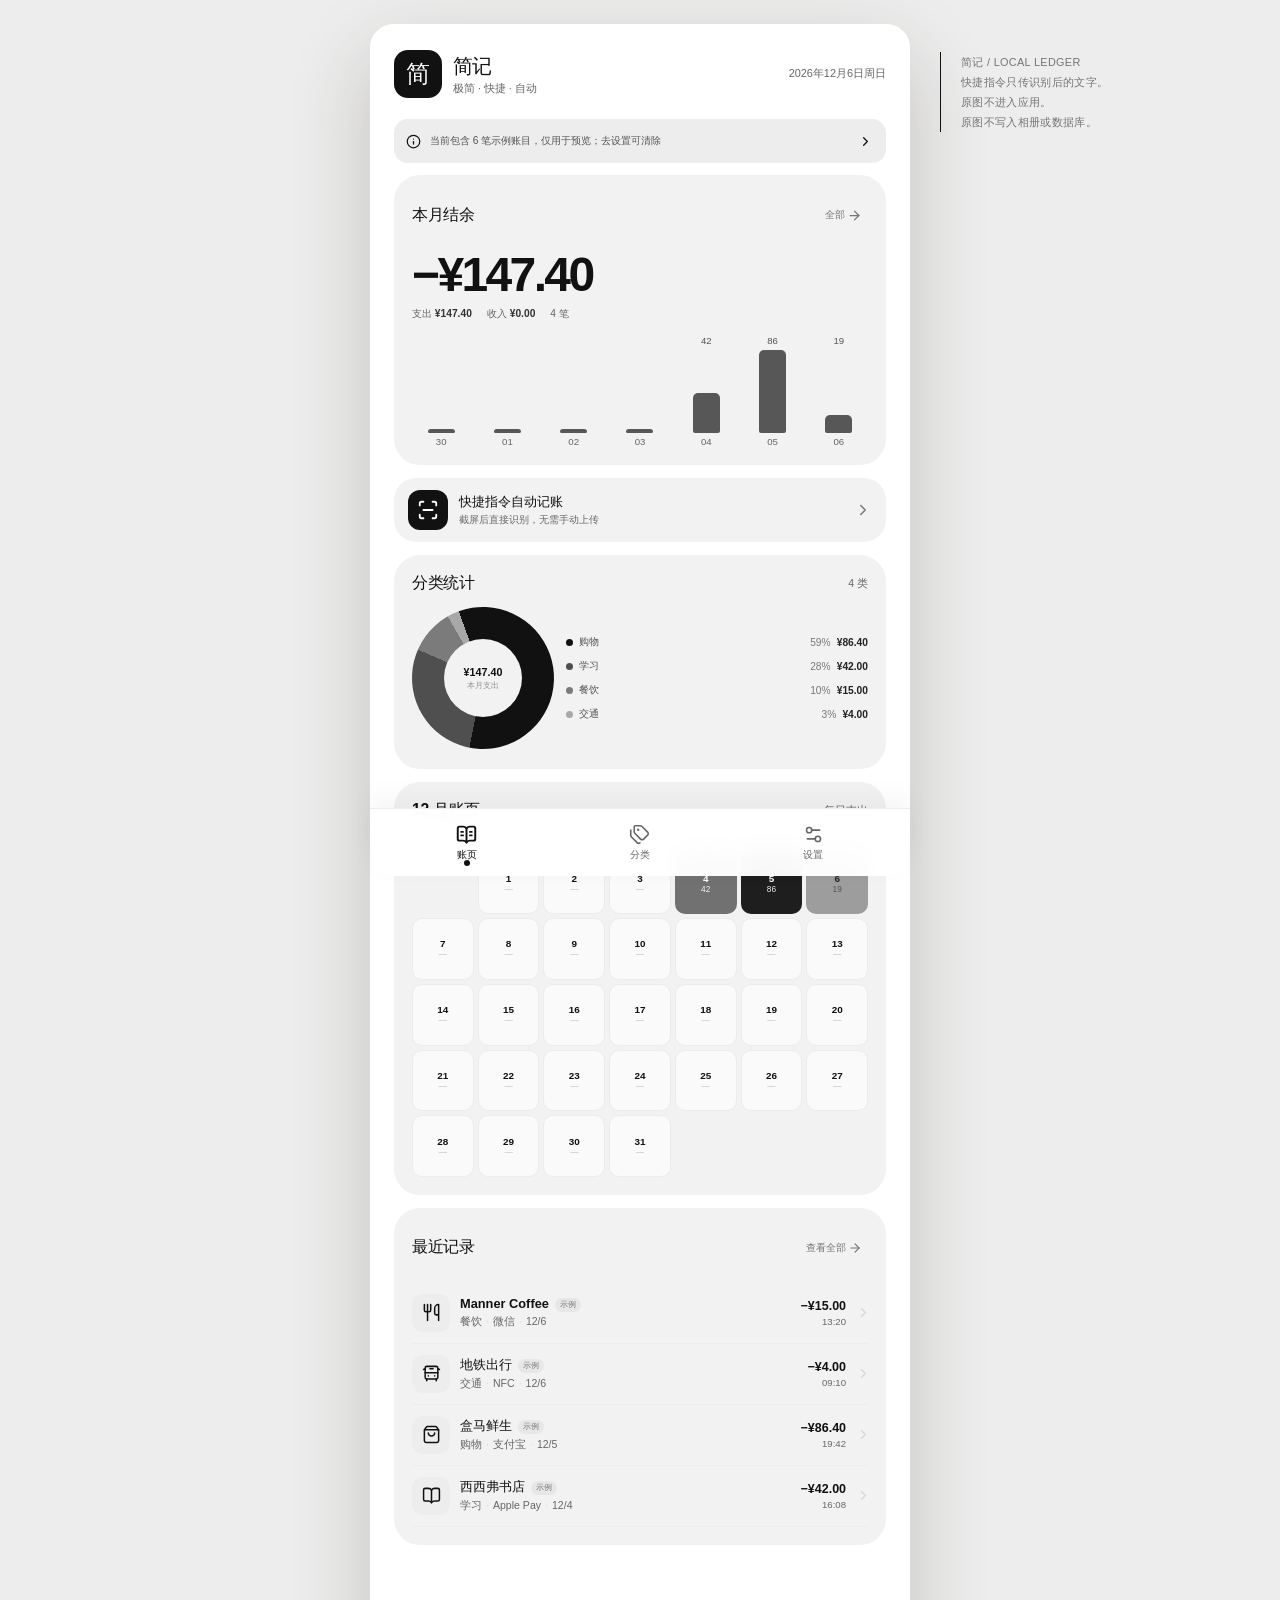
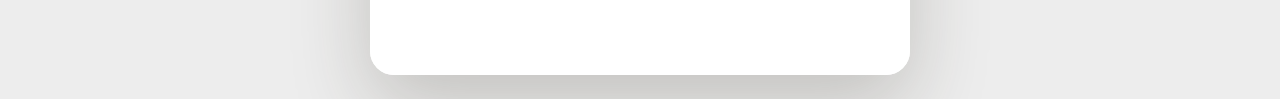
==== jianji/index.html @ 63afec5b "Load 0.3.1 Muse permissions" ====
<!doctype html>
<html lang="zh-CN">
  <head>
    <meta charset="UTF-8" />
    <meta name="viewport" content="width=device-width, initial-scale=1.0, viewport-fit=cover" />
    <meta name="theme-color" content="#f2eee4" />
    <meta name="apple-mobile-web-app-capable" content="yes" />
    <meta name="apple-mobile-web-app-status-bar-style" content="default" />
    <meta name="apple-mobile-web-app-title" content="简记" />
    <meta name="format-detection" content="telephone=no" />
    <link rel="apple-touch-icon" href="/jianji/icons/apple-touch-icon.png" />
    <title>简记</title>
    <script type="module" crossorigin src="/jianji/assets/main-CBvnAbiG.js"></script>
    <link rel="modulepreload" crossorigin href="/jianji/assets/parser-CamLEBMU.js">
    <link rel="stylesheet" crossorigin href="/jianji/assets/main-du_YBv59.css">
  <link rel="manifest" href="/jianji/manifest.webmanifest"></head>
  <body>
    <div id="root"></div>
  </body>
</html>
---- jianji/assets/main-du_YBv59.css ----
:root{--lightningcss-light:initial;--lightningcss-dark: ;color-scheme:light;color:#20231f;font-synthesis:none;text-rendering:optimizelegibility;--paper:#f2eee4;--paper-raised:#fbf8f0;--ink:#20231f;--ink-2:#65685f;--rule:#d8d1c2;--rule-dark:#b9b0a0;--moss:#315c56;--moss-pale:#dde7df;--stamp:#b64a37;--stamp-dark:#813225;--mustard:#d3a13d;--error:#8e2f2b;--safe-bottom:env(safe-area-inset-bottom,0px);background:#d8d1c3;font-family:PingFang SC,Hiragino Sans GB,Noto Sans CJK SC,-apple-system,BlinkMacSystemFont,sans-serif}*{box-sizing:border-box}html{background:#d8d1c3;min-width:320px;min-height:100%}body{min-width:320px;min-height:100dvh;color:var(--ink);overscroll-behavior-y:none;background:radial-gradient(circle at 50% -10%,#ffffff6b,#0000 45%),linear-gradient(135deg,#ded8cb 0%,#c9c0b0 100%);margin:0}body,button,input,textarea{font:inherit}button{color:inherit;-webkit-tap-highlight-color:transparent}button,a,input,textarea,[contenteditable=true]{touch-action:manipulation}button:focus-visible,input:focus-visible,textarea:focus-visible,[contenteditable=true]:focus-visible{outline:2px solid var(--moss);outline-offset:3px}::selection{color:var(--ink);background:#e7c6bd}::placeholder{color:#6c6e65;opacity:1}input,textarea{caret-color:var(--stamp)}button:disabled{opacity:.45;pointer-events:none}.app-shell{background:var(--paper);width:min(100%,540px);min-height:100dvh;margin:0 auto;position:relative;overflow-x:clip}.desk-surface{min-height:100dvh}.page{width:100%;min-height:100dvh;padding:calc(18px + env(safe-area-inset-top,0px)) 18px calc(112px + var(--safe-bottom));animation:.38s cubic-bezier(.2,.8,.2,1) both page-in}.view-review .desk-surface{padding-bottom:0}.view-review .page{padding-bottom:calc(14px + var(--safe-bottom))}.page-top{justify-content:space-between;align-items:flex-start;gap:16px;margin:8px 0 20px;display:flex}.page h1:focus{outline:none}.page-top h1{letter-spacing:-.025em;margin:4px 0 0;font-family:Kaiti SC,STKaiti,KaiTi,Songti SC,serif;font-size:clamp(2rem,8vw,2.6rem);font-weight:700;line-height:1.08}.compact-top{align-items:center}.compact-top h1{font-size:1.82rem}.header-spacer{width:42px}.brand-line{color:var(--ink-2);letter-spacing:.12em;text-transform:uppercase;margin:0;font-size:.67rem;font-weight:700}.brand-line span{color:var(--stamp);letter-spacing:.1em;margin-left:7px;font-size:.56rem}.date-stamp{border-left:1px solid var(--stamp);text-align:right;min-width:66px;color:var(--ink-2);grid-template-columns:1fr auto;align-items:baseline;padding-left:11px;display:grid}.date-stamp span{font-size:.72rem}.date-stamp strong{color:var(--ink);font-variant-numeric:tabular-nums;grid-column:2;font-family:Georgia,Times New Roman,serif;font-size:2.1rem;font-weight:500;line-height:.9}.date-stamp small{letter-spacing:.08em;grid-column:1/3;margin-top:4px;font-size:.64rem}.icon-button{border:1px solid var(--rule);cursor:pointer;background:#fbf8f08f;border-radius:50%;flex:none;place-items:center;width:44px;height:44px;display:inline-grid}.icon-button:hover{border-color:var(--rule-dark);background:var(--paper-raised)}.text-button{min-height:44px;color:var(--moss);cursor:pointer;white-space:nowrap;background:0 0;border:0;align-items:center;gap:3px;padding:8px 0;font-size:.76rem;font-weight:700;display:inline-flex}.danger-text{color:var(--error)}.ledger-sheet{background:var(--paper-raised);border-radius:3px;padding:21px 19px 14px;position:relative;box-shadow:0 18px 36px #43392b21,0 2px 4px #43392b14}.ledger-sheet:before{content:"";background:#b64a3799;width:1px;position:absolute;top:0;bottom:0;left:13px}.sheet-clip{background:#d9cbbb;width:36px;height:8px;position:absolute;top:-4px;right:22px;transform:rotate(-3deg)}.sheet-heading{justify-content:space-between;align-items:flex-start;gap:12px;margin:0 0 14px 7px;display:flex}.sheet-kicker{color:var(--ink-2);letter-spacing:.08em;margin:0;font-size:.7rem;font-weight:700}.sheet-count{color:var(--ink-2);margin:4px 0 0;font-size:.72rem}.summary-rule{border-bottom:1px solid var(--rule);color:var(--ink-2);justify-content:space-between;align-items:baseline;margin-left:7px;padding:11px 2px 9px;font-size:.78rem;display:flex}.summary-rule strong{color:var(--ink);font-variant-numeric:tabular-nums;font-family:Georgia,Iowan Old Style,serif;font-size:1.16rem;font-weight:500}.net-rule{border-bottom:0;padding-bottom:2px}.capture-strip{border:1px solid var(--rule-dark);text-align:left;cursor:pointer;background:#eee7d9;border-radius:3px;grid-template-columns:auto 1fr auto;align-items:center;gap:12px;width:100%;margin:18px 0 0;padding:15px 14px 15px 18px;display:grid;position:relative;box-shadow:0 10px 22px #48392714}.capture-strip:before{content:"";background:var(--stamp);width:2px;position:absolute;top:9px;bottom:9px;left:10px}.capture-strip:hover{background:#f7f2e7;transform:translateY(-1px)}.capture-strip-icon{background:var(--paper-raised);border:1px solid var(--rule);width:36px;height:36px;color:var(--stamp);border-radius:50%;place-items:center;display:grid}.capture-strip-copy{flex-direction:column;gap:3px;display:flex}.capture-strip-copy strong{font-size:.92rem}.capture-strip-copy span{color:var(--ink-2);font-size:.7rem}.capture-strip-action{color:var(--stamp);font-size:.78rem;font-weight:800}.privacy-line{color:var(--ink-2);align-items:center;gap:5px;margin:9px 2px 0;font-size:.67rem;line-height:1.4;display:flex}.privacy-line.compact{margin:0}.capture-secondary-line{justify-content:space-between;align-items:center;gap:10px;display:flex}.capture-secondary-line .privacy-line{flex:1}.capture-secondary-line .text-button{color:var(--ink-2);font-size:.64rem;font-weight:600}.section-heading{justify-content:space-between;align-items:baseline;gap:12px;margin-bottom:8px;display:flex}.section-heading h2{letter-spacing:-.01em;margin:0;font-family:Kaiti SC,STKaiti,KaiTi,serif;font-size:1.2rem}.section-heading>span{color:var(--ink-2);font-size:.7rem}.ledger-row{border:0;border-bottom:1px dashed var(--rule);text-align:left;cursor:pointer;background:0 0;grid-template-columns:36px minmax(0,1fr) auto 14px;align-items:center;gap:10px;width:100%;padding:11px 0;display:grid}.category-mark{border:1px solid color-mix(in srgb, var(--mark-color) 54%, #fff);background:color-mix(in srgb, var(--mark-color) 14%, #fbf8f0);width:36px;height:36px;color:var(--mark-color);border-radius:3px 9px 3px 3px;place-items:center;font-family:Kaiti SC,STKaiti,serif;font-size:.9rem;font-weight:800;display:grid}.category-mark.is-small{width:28px;height:28px;font-size:.76rem}.ledger-row-main{flex-direction:column;gap:3px;min-width:0;display:flex}.ledger-row-title{text-overflow:ellipsis;white-space:nowrap;font-size:.86rem;font-weight:700;overflow:hidden}.ledger-row-meta{color:var(--ink-2);text-overflow:ellipsis;white-space:nowrap;font-size:.68rem;overflow:hidden}.meta-dot{color:var(--rule-dark);margin:0 4px}.sample-mark{border:1px solid var(--rule-dark);color:var(--ink-2);vertical-align:1px;border-radius:2px;margin-left:6px;padding:0 3px;font-size:.53rem;font-weight:500;display:inline-block}.ledger-row-side{flex-direction:column;align-items:flex-end;gap:3px;display:flex}.ledger-amount{font-variant-numeric:tabular-nums;white-space:nowrap;font-family:Georgia,Iowan Old Style,serif;font-size:.9rem;font-weight:600}.ledger-time{color:var(--ink-2);font-variant-numeric:tabular-nums;font-size:.6rem}.ledger-chevron{color:var(--rule-dark)}.empty-slip{color:var(--ink-2);border-top:1px solid var(--rule-dark);align-items:flex-start;gap:12px;padding:20px 4px 12px;display:flex}.empty-slip>svg{color:var(--stamp);flex:none}.empty-slip div{flex-direction:column;gap:4px;display:flex}.empty-slip strong{color:var(--ink);font-size:.85rem}.empty-slip span{font-size:.7rem;line-height:1.55}.category-bars{border-top:1px solid var(--rule-dark);padding-top:3px}.category-bar-row{border-bottom:1px dashed var(--rule);grid-template-columns:28px 48px 1fr auto;align-items:center;gap:9px;padding:8px 0;display:grid}.category-bar-name{color:var(--ink-2);font-size:.74rem}.category-bar-track{background:#e4ded1;height:3px;overflow:hidden}.category-bar-track i{height:100%;display:block}.category-bar-value{font-variant-numeric:tabular-nums;font-family:Georgia,serif;font-size:.76rem}.recent-block{margin-top:30px}.shortcut-note{border-top:1px solid var(--stamp);border-bottom:1px solid var(--rule);color:var(--ink-2);grid-template-columns:auto 1fr auto;align-items:start;gap:10px;margin:32px 0 0;padding:17px 2px 4px;display:grid}.shortcut-note>svg{color:var(--stamp);margin-top:2px}.shortcut-note p{margin:0;font-size:.71rem;line-height:1.55}.shortcut-note strong{color:var(--ink)}.bottom-nav{z-index:30;width:min(100%,540px);padding:8px 10px calc(8px + var(--safe-bottom));border-top:1px solid var(--rule-dark);-webkit-backdrop-filter:blur(12px);backdrop-filter:blur(12px);background:#fbf8f0f5;grid-template-columns:repeat(3,minmax(0,1fr));display:grid;position:fixed;bottom:0;left:50%;transform:translate(-50%);box-shadow:0 -10px 28px #3a302514}.nav-tab{min-height:51px;color:var(--ink-2);cursor:pointer;background:0 0;border:0;flex-direction:column;justify-content:center;align-items:center;gap:3px;font-size:.62rem;display:flex;position:relative}.nav-tab:after{content:"";background:0 0;width:22px;height:2px;position:absolute;bottom:2px}.nav-tab.is-active{color:var(--ink);font-weight:700}.nav-tab.is-active:after,.nav-capture.is-active:after{background:var(--stamp)}.nav-capture svg{transform:translateY(-1px)}.scan-sheet{background:var(--paper-raised);border:1px solid var(--rule-dark);margin-top:10px;padding:17px 16px 18px;position:relative;overflow:hidden;box-shadow:0 18px 40px #43392b1f}.scan-sheet:after{content:"";opacity:0;background:linear-gradient(90deg,#0000,#b64a3799,#0000);height:1px;position:absolute;top:52px;left:0;right:0}.scan-sheet.is-busy:after{opacity:1;animation:1.65s ease-in-out infinite scan-sweep}.scan-sheet-top{justify-content:space-between;align-items:center;gap:10px;display:flex}.scan-badge{color:var(--stamp);letter-spacing:.04em;align-items:center;gap:5px;font-size:.68rem;font-weight:800;display:inline-flex}.scan-tray{text-align:center;border:1px dashed var(--rule-dark);cursor:text;background:#f7f2e8;flex-direction:column;justify-content:center;align-items:center;gap:9px;min-height:298px;margin:21px 0 15px;padding:30px 18px 20px;display:flex;position:relative}.scan-tray-icon{width:62px;height:62px;color:var(--moss);border:1px solid var(--rule);background:var(--paper-raised);border-radius:50%;place-items:center;margin-bottom:7px;display:grid}.scan-tray strong{font-size:1rem}.scan-tray>span{color:var(--ink-2);font-size:.7rem}.scan-corner{border-color:var(--stamp);border-style:solid;width:16px;height:16px;position:absolute}.scan-corner.top-left{border-width:2px 0 0 2px;top:10px;left:10px}.scan-corner.top-right{border-width:2px 2px 0 0;top:10px;right:10px}.scan-corner.bottom-left{border-width:0 0 2px 2px;bottom:10px;left:10px}.scan-corner.bottom-right{border-width:0 2px 2px 0;bottom:10px;right:10px}.paste-target{border-bottom:1px solid var(--rule-dark);width:min(100%,280px);min-height:44px;color:var(--ink-2);margin-top:12px;padding:8px 10px;font-size:.72rem;line-height:1.45}.paste-target:focus{border-bottom-color:var(--moss);color:var(--ink)}.primary-stamp{border:1px solid var(--stamp-dark);background:var(--stamp);color:#fffaf1;letter-spacing:.02em;cursor:pointer;border-radius:3px;justify-content:center;align-items:center;gap:8px;min-height:48px;padding:11px 22px;font-size:.82rem;font-weight:800;display:inline-flex;box-shadow:0 9px 18px #81322533}.primary-stamp.compact{min-height:44px;padding:9px 17px}.save-stamp{width:100%}.secondary-button{border:1px solid var(--rule-dark);min-height:44px;color:var(--ink);cursor:pointer;background:0 0;border-radius:3px;justify-content:center;align-items:center;gap:7px;padding:9px 14px;font-size:.76rem;font-weight:700;display:inline-flex}.secondary-button.danger{color:var(--error);border-color:#c8a7a1}.microcopy{color:var(--ink-2);margin:11px 0 0;font-size:.67rem;line-height:1.55}.inline-error{border-left:2px solid var(--error);color:var(--error);background:#f5e5e1;margin:12px 0 0;padding:10px 12px;font-size:.72rem;line-height:1.5}.scan-progress{margin-top:6px}.scan-progress-label{color:var(--ink-2);justify-content:space-between;gap:12px;margin-bottom:8px;font-size:.7rem;display:flex}.progress-track{background:var(--rule);height:2px;overflow:hidden}.progress-track i{background:var(--stamp);transform-origin:0;width:100%;height:100%;transition:transform .25s;display:block}.scan-steps{color:#6d6f66;justify-content:space-between;margin-top:9px;font-size:.59rem;display:flex}.mode-switch{width:100%;min-height:44px;color:var(--moss);cursor:pointer;background:0 0;border:0;justify-content:center;align-items:center;gap:5px;margin-top:13px;font-size:.72rem;font-weight:700;display:flex}.text-draft{padding-top:20px}.text-draft-heading{align-items:flex-start;gap:10px;margin-bottom:12px;display:flex}.text-draft-heading>svg{color:var(--stamp);margin-top:2px}.text-draft-heading div{flex-direction:column;gap:3px;display:flex}.text-draft-heading strong{font-size:.9rem}.text-draft-heading span{color:var(--ink-2);font-size:.68rem}.text-draft textarea{resize:vertical;border:1px solid var(--rule);width:100%;color:var(--ink);background:#fffdf8;border-radius:3px;padding:12px;font-size:.82rem;line-height:1.65}.text-draft .primary-stamp{width:100%;margin-top:12px}.privacy-panel{border-top:1px solid var(--rule);grid-template-columns:35px 1fr;gap:10px;margin-top:18px;padding:13px 2px 0;display:grid}.privacy-panel>div{width:34px;height:34px;color:var(--moss);border:1px solid var(--rule);border-radius:50%;place-items:center;display:grid}.privacy-panel p{color:var(--ink-2);margin:0;font-size:.68rem;line-height:1.6}.confidence-stamp{color:var(--moss);border:1px solid;align-self:flex-start;padding:4px 7px;font-size:.62rem;font-weight:800;transform:rotate(-2deg)}.confidence-stamp.mid{color:#8e6429}.confidence-stamp.low{color:var(--error)}.review-form{flex-direction:column;gap:17px;display:flex}.receipt-draft{background:var(--paper-raised);clip-path:polygon(0 0,100% 0,100% calc(100% - 9px),96% 100%,92% calc(100% - 8px),88% 100%,84% calc(100% - 8px),80% 100%,76% calc(100% - 8px),72% 100%,68% calc(100% - 8px),64% 100%,60% calc(100% - 8px),56% 100%,52% calc(100% - 8px),48% 100%,44% calc(100% - 8px),40% 100%,36% calc(100% - 8px),32% 100%,28% calc(100% - 8px),24% 100%,20% calc(100% - 8px),16% 100%,12% calc(100% - 8px),8% 100%,4% calc(100% - 8px),0 100%);padding:18px 18px 22px;position:relative;box-shadow:0 14px 32px #43392b1f}.receipt-draft:before{content:"";background:#b64a3794;width:1px;position:absolute;inset:0 auto 0 12px}.receipt-draft>*{margin-left:7px}.receipt-head{justify-content:space-between;align-items:center;gap:10px;margin-bottom:20px;display:flex}.receipt-label{color:var(--moss);align-items:center;gap:5px;font-size:.65rem;font-weight:800;display:inline-flex}.receipt-confidence{color:var(--ink-2);font-size:.62rem}.receipt-notch{display:none}.field-label{color:var(--ink-2);letter-spacing:.03em;margin:0 0 5px;font-size:.65rem;font-weight:700;display:block}.review-form label{display:block}.review-form input,.transaction-sheet input{border:0;border-bottom:1px solid var(--rule-dark);width:100%;min-height:40px;color:var(--ink);background:0 0;padding:7px 2px;font-size:.82rem}.review-form input:focus,.transaction-sheet input:focus{border-bottom-color:var(--moss)}.merchant-input{font-family:Kaiti SC,STKaiti,KaiTi,serif;font-weight:700;font-size:1.45rem!important}.amount-editor{border-bottom:1px solid var(--rule-dark);grid-template-columns:auto 1fr auto;align-items:baseline;gap:6px;margin:18px 0 16px;padding:6px 0 9px;display:grid}.currency-symbol{color:var(--ink-2);font-family:Georgia,serif;font-size:1.15rem}.amount-input{font-variant-numeric:tabular-nums;background:0 0;min-width:0;line-height:1;border:0!important;padding:0!important;font-family:Georgia,Iowan Old Style,serif!important;font-size:clamp(2.1rem,10vw,3rem)!important;font-weight:500!important}.direction-toggle{border:1px solid var(--rule);align-self:center;gap:2px;padding:2px;display:flex}.direction-toggle button{min-width:44px;min-height:44px;color:var(--ink-2);cursor:pointer;background:0 0;border:0;padding:8px 10px;font-size:.66rem;font-weight:700}.direction-toggle button.is-active{background:var(--ink);color:var(--paper-raised)}.direction-toggle button.is-active.income{background:var(--moss)}.field-row{grid-template-columns:1fr 1fr;gap:12px;margin-bottom:14px;display:grid}.field-row.small{gap:10px}.duplicate-alert{color:var(--error);background:#f5e5e1;border-top:1px solid #c8a7a1;border-bottom:1px solid #c8a7a1;gap:9px;padding:11px 12px;display:flex}.duplicate-alert div{flex-direction:column;gap:3px;display:flex}.duplicate-alert strong{font-size:.76rem}.duplicate-alert span{font-size:.67rem;line-height:1.45}.review-category{margin-top:3px}.category-chip-row{scrollbar-width:thin;gap:7px;padding:3px 0 8px;display:flex;overflow-x:auto}.category-chip{border:1px solid var(--rule);min-height:44px;color:var(--ink-2);cursor:pointer;background:0 0;border-radius:999px;flex:none;align-items:center;gap:6px;padding:6px 11px;font-size:.7rem;display:inline-flex}.category-chip-dot{background:var(--chip-color);border-radius:50%;width:6px;height:6px}.category-chip.is-selected{border-color:var(--chip-color);background:color-mix(in srgb, var(--chip-color) 10%, #fbf8f0);color:var(--ink);font-weight:700}.suggestion-note{color:var(--ink-2);align-items:center;gap:5px;margin-top:4px;font-size:.66rem;display:flex}.evidence-block{border-top:1px solid var(--rule-dark);padding:13px 0 0}.evidence-heading{color:var(--ink-2);align-items:baseline;gap:5px;font-size:.66rem;display:flex}.evidence-heading strong{color:var(--ink);font-size:.75rem}.evidence-heading span{margin-left:auto}.evidence-block ul{color:var(--ink-2);margin:9px 0 0;padding:0 0 0 18px;font-size:.68rem;line-height:1.65}.raw-toggle{min-height:44px;color:var(--moss);cursor:pointer;background:0 0;border:0;align-items:center;gap:4px;padding:10px 0 0;font-size:.66rem;display:inline-flex}.raw-toggle svg{transition:transform .18s}.raw-toggle svg.rotate{transform:rotate(180deg)}.evidence-block pre{white-space:pre-wrap;word-break:break-word;background:#e9e2d4;max-height:230px;padding:10px;font-family:ui-monospace,SFMono-Regular,Menlo,monospace;font-size:.64rem;line-height:1.55;overflow:auto}.privacy-footnote{color:var(--ink-2);align-items:center;gap:7px;font-size:.66rem;display:flex}.privacy-footnote svg{color:var(--moss);flex:none}.sticky-action-bar{z-index:20;padding:13px 0 calc(13px + var(--safe-bottom));background:linear-gradient(180deg, #f2eee400, var(--paper) 23%);grid-template-columns:.7fr 1.3fr;gap:9px;display:grid;position:sticky;bottom:0}.sticky-action-bar .secondary-button{background:var(--paper);min-height:48px}.sticky-action-bar .primary-stamp{min-height:48px}.sticky-action-bar .save-stamp{width:100%}.month-switcher{grid-template-columns:42px 1fr 42px;align-items:center;gap:8px;margin:1px 0 15px;display:grid}.month-label{cursor:pointer;background:0 0;border:0;flex-direction:column;justify-content:center;align-items:center;min-height:44px;font-family:Kaiti SC,STKaiti,serif;font-size:1.16rem;font-weight:700;display:flex}.month-label span{color:var(--ink-2);margin-top:2px;font-family:PingFang SC,sans-serif;font-size:.59rem;font-weight:500}.ledger-total-line{border-top:1px solid var(--rule-dark);border-bottom:1px solid var(--rule-dark);grid-template-columns:1fr 1fr 1fr;display:grid}.ledger-total-line span{color:var(--ink-2);border-right:1px solid var(--rule);flex-direction:column;gap:4px;padding:10px 8px;font-size:.62rem;display:flex}.ledger-total-line span:last-child{border-right:0}.ledger-total-line strong{color:var(--ink);font-variant-numeric:tabular-nums;font-family:Georgia,serif;font-size:.83rem;font-weight:600}.search-field{border-bottom:1px solid var(--rule-dark);color:var(--ink-2);align-items:center;gap:8px;margin:15px 0 10px;display:flex}.search-field input{min-height:44px;color:var(--ink);background:0 0;border:0;flex:1;font-size:.76rem}.filter-tabs{border-bottom:1px solid var(--rule);gap:2px;display:flex}.filter-tabs button{min-height:44px;color:var(--ink-2);cursor:pointer;background:0 0;border:0;border-bottom:2px solid #0000;padding:6px 16px;font-size:.72rem}.filter-tabs button.is-active{border-bottom-color:var(--stamp);color:var(--ink);font-weight:700}.ledger-day{margin-top:17px}.day-rule{border-bottom:1px solid var(--rule-dark);color:var(--ink-2);justify-content:space-between;padding:7px 0;font-size:.64rem;display:flex}.day-rule span:last-child{font-variant-numeric:tabular-nums;font-family:Georgia,serif}.empty-ledger{text-align:center;border-top:1px solid var(--rule-dark);border-bottom:1px solid var(--rule);margin-top:30px;padding:36px 16px}.empty-ledger-number{color:var(--rule-dark);margin:0 0 8px;font-family:Kaiti SC,STKaiti,serif;font-size:2.1rem}.empty-ledger strong{font-size:.88rem;display:block}.empty-ledger span{color:var(--ink-2);margin-top:7px;font-size:.7rem;line-height:1.55;display:block}.page-intro{color:var(--ink-2);margin:-7px 0 18px;font-size:.72rem;line-height:1.6}.category-editor{background:var(--paper-raised);margin:0 0 18px;padding:15px;box-shadow:0 12px 26px #43392b1f}.editor-heading{justify-content:space-between;align-items:center;margin-bottom:14px;display:flex}.editor-heading>div{align-items:center;gap:7px;display:flex}.editor-heading strong{font-size:.84rem}.category-editor label{margin-bottom:12px;display:block}.category-editor input{border:0;border-bottom:1px solid var(--rule-dark);background:0 0;width:100%;min-height:40px;padding:7px 2px}.color-row{flex-wrap:wrap;gap:9px;margin:8px 0 15px;display:flex}.color-row button{cursor:pointer;border:2px solid #0000;border-radius:50%;flex:0 0 44px;width:44px;height:44px}.color-row button.is-selected{border-color:var(--ink);outline:2px solid var(--paper-raised);outline-offset:-4px}.category-page-list{border-top:1px solid var(--rule-dark)}.category-file-row{border:0;border-bottom:1px dashed var(--rule);text-align:left;cursor:pointer;background:0 0;grid-template-columns:36px minmax(0,1fr) auto 16px;align-items:center;gap:10px;width:100%;padding:12px 0;display:grid}.category-file-main{flex-direction:column;gap:3px;min-width:0;display:flex}.custom-mark{border:1px solid var(--rule-dark);color:var(--ink-2);margin-left:6px;padding:1px 3px;font-size:.5rem;font-weight:500}.category-file-keywords{text-overflow:ellipsis;white-space:nowrap;color:var(--ink-2);font-size:.63rem;overflow:hidden}.category-file-total{font-variant-numeric:tabular-nums;flex-direction:column;align-items:flex-end;font-family:Georgia,serif;font-size:.75rem;display:flex}.category-file-total small{color:var(--ink-2);margin-top:2px;font-family:PingFang SC,sans-serif;font-size:.56rem}.category-file-row>svg{color:var(--rule-dark)}.shortcut-primary{border-top:1px solid var(--rule-dark);background:#e9e2d4;margin-top:-5px;padding:15px}.shortcut-primary .settings-copy{color:#575b52}.fallback-details{padding:2px 0}.fallback-details summary{cursor:pointer;min-height:44px;color:var(--moss);align-items:center;font-size:.78rem;font-weight:700;display:flex}.fallback-details summary::marker{color:var(--stamp)}.fallback-details[open] summary{margin-bottom:7px}.compact-steps{margin-bottom:10px}.settings-block{border-bottom:1px solid var(--rule);margin-bottom:24px;padding-bottom:22px}.settings-heading{align-items:center;gap:7px;margin-bottom:9px;display:flex}.settings-heading h2{margin:0;font-family:Kaiti SC,STKaiti,KaiTi,serif;font-size:1.08rem}.settings-copy{color:var(--ink-2);margin:0 0 12px;font-size:.7rem;line-height:1.65}.shortcut-steps{border-top:1px solid var(--rule);margin:0;padding:0;list-style:none}.shortcut-steps li{border-bottom:1px dashed var(--rule);color:var(--ink-2);grid-template-columns:24px 1fr;gap:8px;padding:9px 0;font-size:.7rem;line-height:1.5;display:grid}.shortcut-steps li span{border:1px solid var(--stamp);width:20px;height:20px;color:var(--stamp);border-radius:50%;place-items:center;font-family:Georgia,serif;font-size:.62rem;display:grid}.url-box{background:#e9e2d4;margin:12px 0;padding:10px 11px;overflow-x:auto}.url-box code{white-space:nowrap;color:var(--ink);font-family:ui-monospace,SFMono-Regular,Menlo,monospace;font-size:.63rem}.settings-actions{flex-wrap:wrap;gap:8px;display:flex}.settings-actions.vertical{flex-direction:column;align-items:stretch}.settings-actions .secondary-button{flex:1}.setting-toggle{border-top:1px solid var(--rule);cursor:pointer;justify-content:space-between;align-items:center;gap:16px;padding:12px 0;display:flex;position:relative}.setting-toggle span{flex-direction:column;gap:3px;display:flex}.setting-toggle strong{font-size:.77rem}.setting-toggle small{color:var(--ink-2);font-size:.64rem;line-height:1.45}.setting-toggle input{opacity:0;pointer-events:none;position:absolute}.setting-toggle:focus-within{outline:2px solid var(--moss);outline-offset:3px}.setting-toggle i{background:var(--rule);border-radius:999px;flex:none;width:42px;height:24px;transition:background .2s;position:relative}.setting-toggle i:after{content:"";background:var(--paper-raised);border-radius:50%;width:18px;height:18px;transition:transform .2s;position:absolute;top:3px;left:3px;box-shadow:0 1px 3px #0003}.setting-toggle input:checked+i:after{transform:translate(18px)}.privacy-proof{grid-template-columns:34px 1fr;gap:10px;padding-top:13px;display:grid}.privacy-proof>div{border:1px solid var(--rule);width:34px;height:34px;color:var(--moss);border-radius:50%;place-items:center;display:grid}.privacy-proof p{color:var(--ink-2);margin:0;font-size:.68rem;line-height:1.6}.installed-state{color:var(--moss);align-items:center;gap:7px;padding:12px 0;font-size:.76rem;font-weight:700;display:flex}.about-block{border-bottom:0}.sheet-backdrop{z-index:50;top:var(--sheet-viewport-top,0px);height:var(--sheet-viewport-height,100dvh);-webkit-backdrop-filter:blur(2px);backdrop-filter:blur(2px);background:#20231f52;justify-content:center;align-items:flex-end;min-height:0;display:flex;position:fixed;bottom:auto;left:0;right:0;overflow:hidden}.transaction-sheet{width:min(100%,540px);max-height:calc(var(--sheet-viewport-height,100dvh) - 6px);overscroll-behavior:contain;-webkit-overflow-scrolling:touch;background:var(--paper);padding:9px 18px calc(20px + var(--safe-bottom));border-radius:18px 18px 0 0;scroll-padding-block:24px 120px;animation:.3s cubic-bezier(.2,.8,.2,1) both sheet-up;overflow-y:auto;box-shadow:0 -20px 50px #1f1a153d}.sheet-backdrop.is-keyboard-open .transaction-sheet{padding-bottom:14px}.sheet-drag-handle{background:var(--rule-dark);border-radius:999px;width:36px;height:4px;margin:0 auto 10px}.sheet-title-row{justify-content:space-between;align-items:flex-start;gap:12px;margin-bottom:16px;display:flex}.sheet-title-row h2{margin:4px 0 0;font-family:Kaiti SC,STKaiti,serif;font-size:1.2rem}.transaction-sheet label{margin-bottom:13px;display:block}.transaction-sheet input{scroll-margin-block:24px 120px;font-size:16px}.compact-editor{margin:10px 0 15px}.compact-chips{flex-wrap:wrap;overflow:visible}.sheet-actions{justify-content:space-between;align-items:center;gap:8px;margin-top:14px;display:flex}.sheet-actions .primary-stamp{flex:1}.delete-confirm{color:var(--error);flex-wrap:wrap;align-items:center;gap:7px;font-size:.7rem;display:flex}.delete-confirm .text-button{color:var(--error)}.delete-confirm .text-button:last-child{color:var(--ink-2)}.toast{z-index:70;left:50%;bottom:calc(88px + var(--safe-bottom));background:var(--ink);width:max-content;max-width:calc(100% - 36px);color:var(--paper-raised);border-radius:4px;align-items:center;gap:7px;padding:10px 12px;font-size:.72rem;animation:.22s both toast-in;display:flex;position:fixed;transform:translate(-50%);box-shadow:0 10px 30px #0003}.toast button{width:24px;height:24px;color:var(--paper-raised);cursor:pointer;background:0 0;border:0;place-items:center;display:grid}.loading-screen{background:var(--paper);min-height:100dvh;color:var(--ink-2);align-content:center;place-items:center;gap:14px;font-size:.75rem;display:grid}.loading-mark{border:1px solid var(--ink);background:var(--paper-raised);border-radius:2px;width:52px;height:60px;padding:10px 8px 8px 13px;position:relative;box-shadow:0 12px 24px #00000014}.loading-mark:before{content:"";background:var(--stamp);width:1px;position:absolute;top:8px;bottom:8px;left:7px}.loading-mark span{background:var(--rule-dark);height:1px;margin:7px 0 0 7px;display:block}@keyframes page-in{0%{opacity:0;transform:translateY(7px)}to{opacity:1;transform:none}}@keyframes scan-sweep{0%{opacity:.1;top:65px}20%{opacity:.9}80%{opacity:.8}to{opacity:.1;top:calc(100% - 45px)}}@keyframes sheet-up{0%{opacity:.7;transform:translateY(30px)}to{opacity:1;transform:none}}@keyframes toast-in{0%{opacity:0;transform:translate(-50%)translateY(8px)}to{opacity:1;transform:translate(-50%)}}@media (width<=340px){.home-top{gap:8px}.home-top>div:first-child{min-width:0}.home-top h1{white-space:nowrap;font-size:1.68rem}.date-stamp{min-width:56px}.brand-line{letter-spacing:.08em}}@media (width>=1000px){body:after{content:"简记 / LOCAL LEDGER\a 快捷指令只传识别后的文字。\a 原图不进入应用。\a 原图不写入相册或数据库。";border-left:1px solid var(--stamp);white-space:pre-line;width:190px;color:var(--ink-2);letter-spacing:.03em;padding-left:20px;font-size:.68rem;line-height:1.85;position:fixed;top:52px;left:calc(50% + 300px)}}@media (width>=760px){body{padding:24px 0}.app-shell{border-radius:24px;min-height:calc(100dvh - 48px);overflow:hidden;box-shadow:0 30px 80px #2f271d38}.desk-surface{min-height:calc(100dvh - 48px)}.page{min-height:calc(100dvh - 48px);padding-left:30px;padding-right:30px}.bottom-nav{border-radius:0 0 24px 24px;width:540px;bottom:24px}.sticky-action-bar{padding-bottom:14px}}@media (width<=360px){.page{padding-left:14px;padding-right:14px}.ledger-row{grid-template-columns:32px minmax(0,1fr) auto}.ledger-chevron{display:none}.category-mark{width:32px;height:32px}}@media (prefers-reduced-motion:reduce){*,:before,:after{scroll-behavior:auto!important;transition-duration:.001ms!important;animation-duration:.001ms!important;animation-iteration-count:1!important}}:root{--paper:#f7f7f7;--paper-raised:#fff;--ink:#111;--ink-2:#747474;--rule:#e8e8e8;--rule-dark:#d8d8d8;--moss:#111;--moss-pale:#ededed;--stamp:#111;--stamp-dark:#000;--mustard:#8b8b8b;--error:#b73535}body{color:var(--ink);background:#ededed}.app-shell{background:#fff}.page{padding:calc(18px + env(safe-area-inset-top,0px)) 16px calc(106px + var(--safe-bottom))}.page-top{margin:6px 0 20px}.page-top h1,.section-heading h2,.settings-heading h2,.sheet-title-row h2,.month-label{letter-spacing:-.03em;font-family:PingFang SC,Hiragino Sans GB,Noto Sans CJK SC,sans-serif}.page-top h1{font-size:2rem;font-weight:750}.brand-line{color:#999;letter-spacing:.08em;font-size:.6rem}.brand-line span{color:#111;font-size:.52rem}.icon-button{color:#111;background:#f1f1f1;border:0}.icon-button:hover{background:#e8e8e8}.text-button{color:#777;min-height:40px}.text-button:hover{color:#111}.home-page{background:#fff}.home-header{grid-template-columns:48px 1fr auto;align-items:center;gap:11px;margin:8px 0 21px;display:grid}.app-logo{color:#fff;background:#111;border-radius:14px;place-items:center;width:48px;height:48px;font-size:1.5rem;font-weight:750;display:grid}.home-header-copy h1{letter-spacing:-.03em;margin:0;font-size:1.28rem;font-weight:750}.home-header-copy span{color:#666;margin-top:2px;font-size:.66rem;display:block}.home-date{color:#666;white-space:nowrap;font-size:.68rem}.overview-card{background:#f2f2f2;border-radius:26px;margin-bottom:13px;padding:18px}.card-heading{justify-content:space-between;align-items:center;gap:12px;margin-bottom:13px;display:flex}.card-heading h2{letter-spacing:-.02em;margin:0;font-size:.98rem;font-weight:700}.card-heading>span{color:#666;font-size:.66rem}.card-link{color:#777;cursor:pointer;background:0 0;border:0;align-items:center;gap:2px;min-height:44px;font-size:.62rem;display:inline-flex}.balance-number{letter-spacing:-.055em;font-variant-numeric:tabular-nums;margin:1px 0 7px;font-family:PingFang SC,sans-serif;font-size:clamp(2.3rem,11vw,3rem);font-weight:760;line-height:1.05}.balance-meta{color:#666;align-items:center;gap:15px;font-size:.64rem;display:flex}.balance-meta strong{color:#333;font-weight:650}.daily-bars{grid-template-columns:repeat(7,1fr);align-items:end;gap:8px;height:112px;margin-top:14px;display:grid}.daily-bar-column{flex-direction:column;justify-content:flex-end;align-items:center;gap:3px;height:100%;display:flex}.daily-bar-value{color:#555;font-variant-numeric:tabular-nums;min-height:12px;font-size:.6rem}.daily-bar-track{flex:1;justify-content:center;align-items:flex-end;width:100%;display:flex}.daily-bar-track i{background:#575757;border-radius:5px 5px 2px 2px;width:60%;max-width:27px;min-height:4px;display:block}.daily-bar-label{color:#666;font-variant-numeric:tabular-nums;font-size:.6rem}.home-actions{gap:5px;margin:12px 0 13px;display:grid}.shortcut-card{text-align:left;cursor:pointer;background:#f2f2f2;border:0;border-radius:22px;grid-template-columns:40px 1fr auto;align-items:center;gap:11px;width:100%;min-height:64px;padding:12px 14px;display:grid}.shortcut-icon{color:#fff;background:#111;border-radius:12px;place-items:center;width:40px;height:40px;display:grid}.shortcut-card strong{margin-bottom:2px;font-size:.8rem;display:block}.shortcut-card small{color:#666;font-size:.64rem;line-height:1.35;display:block}.shortcut-card>svg{color:#777}.manual-capture-link{color:#858585;cursor:pointer;background:0 0;border:0;justify-content:center;align-items:center;gap:5px;min-height:44px;font-size:.62rem;display:flex}.category-overview-card{padding-bottom:20px}.category-overview-body{grid-template-columns:142px minmax(0,1fr);align-items:center;gap:12px;display:grid}.donut-wrap{place-items:center;display:grid}.donut-chart{border-radius:50%;place-items:center;width:142px;height:142px;display:grid;transform:rotate(-20deg)}.donut-center{background:#f2f2f2;border-radius:50%;flex-direction:column;justify-content:center;align-items:center;width:78px;height:78px;display:flex;transform:rotate(20deg)}.donut-center strong{white-space:nowrap;font-variant-numeric:tabular-nums;font-size:.67rem}.donut-center span{color:#929292;margin-top:2px;font-size:.49rem}.category-ranking{flex-direction:column;gap:10px;min-width:0;display:flex}.category-rank-row{grid-template-columns:7px minmax(0,1fr) auto auto;align-items:center;gap:6px;font-size:.64rem;display:grid}.rank-dot{border-radius:50%;width:7px;height:7px}.rank-name{color:#555;text-overflow:ellipsis;white-space:nowrap;overflow:hidden}.rank-percent{color:#777;font-variant-numeric:tabular-nums}.category-rank-row strong{color:#222;font-variant-numeric:tabular-nums;font-size:.64rem;font-weight:650}.calendar-weekdays{color:#6f6f6f;text-align:center;grid-template-columns:repeat(7,1fr);gap:4px;margin-bottom:5px;font-size:.6rem;display:grid}.calendar-grid{grid-template-columns:repeat(7,1fr);gap:4px;display:grid}.calendar-empty{aspect-ratio:1}.calendar-cell{aspect-ratio:1;background:#fafafa;border:1px solid #ececec;border-radius:10px;flex-direction:column;justify-content:center;align-items:center;gap:0;display:flex}.calendar-cell strong{font-size:.62rem;font-weight:650}.calendar-cell small{color:#666;font-variant-numeric:tabular-nums;font-size:.52rem}.calendar-cell.has-spend{background:rgba(17,17,17,var(--heat));color:#222;border-color:#0000}.calendar-cell.has-spend small{color:#555}.calendar-cell.has-spend.is-dark{color:#fff}.calendar-cell.has-spend.is-dark small{color:#ffffffe6}.calendar-cell small.muted{color:#c1c1c1}.recent-card{margin-bottom:24px}.monochrome-ledger-list{flex-direction:column;display:flex}.empty-inline{color:#929292;font-size:.62rem;line-height:1.5}.ledger-sheet,.scan-sheet,.receipt-draft,.category-editor,.shortcut-primary,.settings-block,.transaction-sheet{box-shadow:none;background:#f2f2f2;border:0;border-radius:26px}.ledger-sheet:before,.receipt-draft:before,.scan-sheet:after,.sheet-clip,.receipt-notch{display:none}.ledger-sheet{padding:20px}.sheet-heading{margin:0 0 12px}.sheet-kicker,.sheet-count{color:#848484}.summary-rule{color:#868686;border-color:#e1e1e1;margin-left:0}.summary-rule strong{color:#111;font-family:PingFang SC,sans-serif;font-size:1rem;font-weight:650}.income-text{color:#111!important}.capture-strip{box-shadow:none;background:#f2f2f2;border:0;border-radius:22px}.capture-strip:before{display:none}.capture-strip:hover{background:#ededed}.capture-strip-icon{color:#fff;background:#111;border:0}.capture-strip-action{color:#111}.section-block{margin-top:23px}.section-heading h2{font-size:1rem;font-weight:700}.section-heading>span{color:#999}.ledger-list{border-top:1px solid #e8e8e8}.ledger-row{border-bottom:1px solid #ededed;grid-template-columns:38px minmax(0,1fr) auto 12px;padding:11px 0}.ledger-row:hover{background:#fafafa}.category-mark{color:#111;background:#ededed;border:0;border-radius:11px;width:38px;height:38px;font-family:PingFang SC,sans-serif;font-size:.7rem;font-weight:750}.category-mark.is-small{border-radius:8px;width:28px;height:28px}.ledger-row-title{font-size:.8rem;font-weight:600}.ledger-row-meta{color:#666;font-size:.66rem}.ledger-amount{color:#111;font-family:PingFang SC,sans-serif;font-size:.78rem;font-weight:650}.ledger-amount.income{color:#111}.ledger-time{color:#666;font-size:.6rem}.sample-mark{color:#777;background:#e7e7e7;border:0;border-radius:999px;padding:1px 5px}.empty-slip{color:#888;border-top:1px solid #e8e8e8}.empty-slip>svg,.empty-slip strong{color:#111}.bottom-nav{background:#fffffff7;border-top:1px solid #ededed;box-shadow:0 -10px 28px #0000000b}.nav-tab{color:#666;font-size:.62rem}.nav-tab.is-active{color:#111}.nav-capture{color:#666}.nav-capture.is-active{color:#111}.nav-tab.is-active:after,.nav-capture.is-active:after{background:#111;border-radius:50%;width:6px;height:6px}.scan-sheet{background:#f2f2f2;padding:18px}.scan-badge{color:#111}.privacy-line.compact{color:#858585}.scan-tray{background:#fff;border:1px dashed #c9c9c9;border-radius:20px;min-height:280px}.scan-tray-icon{color:#fff;background:#111;border:0}.scan-tray strong{font-size:.92rem;font-weight:700}.scan-tray>span{color:#888}.scan-corner{border-color:#111}.paste-target{color:#777;border-bottom-color:#c9c9c9}.primary-stamp{color:#fff;box-shadow:none;background:#111;border:0;border-radius:14px}.primary-stamp:hover{background:#2b2b2b}.secondary-button{color:#111;background:#ededed;border:0;border-radius:12px}.secondary-button:hover{background:#e4e4e4}.secondary-button.danger{color:#b73535;background:#f7e9e9}.inline-error{background:#f7e9e9;border-left:0;border-radius:12px}.progress-track{background:#dedede}.progress-track i{background:#111}.scan-steps{color:#8a8a8a}.scan-steps .done,.mode-switch{color:#111}.text-draft textarea{background:#fff;border:0;border-radius:16px}.privacy-panel{border-top:0}.privacy-panel>div{color:#111;background:#ededed;border:0}.privacy-panel strong{color:#111}.confidence-stamp{background:#ededed;border:0;border-radius:999px;transform:none;color:#111!important}.confidence-stamp.mid,.confidence-stamp.low{background:#e5e5e5;color:#555!important}.receipt-draft{clip-path:none;padding:18px}.receipt-head{margin-bottom:18px}.receipt-label{color:#111}.receipt-confidence{color:#888}.review-form input,.transaction-sheet input{border-bottom-color:#cfcfcf}.merchant-input{font-weight:650;font-family:PingFang SC,sans-serif!important;font-size:1.2rem!important}.amount-editor{border-bottom-color:#cfcfcf}.amount-input{letter-spacing:-.045em;font-family:PingFang SC,sans-serif!important;font-weight:700!important}.direction-toggle{background:#e8e8e8;border:0;border-radius:10px}.direction-toggle button.is-active,.direction-toggle button.is-active.income{background:#111}.duplicate-alert{color:#9c2f2f;background:#f7e9e9;border:0;border-radius:14px}.category-chip{color:#666;background:#ededed;border:0}.category-chip.is-selected{color:#fff;background:#111;border-color:#0000}.category-chip.is-selected .category-chip-dot{background:#fff}.suggestion-note{color:#888}.evidence-block{border-top:1px solid #e4e4e4}.evidence-block ul{color:#888}.raw-toggle{color:#111}.evidence-block pre{background:#e9e9e9;border-radius:12px}.privacy-footnote{color:#888}.privacy-footnote svg{color:#111}.sticky-action-bar{background:linear-gradient(#fff0,#fff 23%)}.sticky-action-bar .secondary-button{background:#ededed}.month-label{font-size:1.1rem;font-weight:700}.ledger-total-line{border-color:#e4e4e4}.ledger-total-line span{color:#8f8f8f;border-color:#e4e4e4}.ledger-total-line strong{color:#111;font-family:PingFang SC,sans-serif;font-size:.76rem}.search-field{border-bottom-color:#dedede}.filter-tabs{border-bottom-color:#e6e6e6}.filter-tabs button.is-active{border-bottom-color:#111}.day-rule{color:#999;border-bottom-color:#e4e4e4}.empty-ledger{border-color:#e4e4e4}.empty-ledger-number{color:#d0d0d0;font-family:PingFang SC,sans-serif;font-weight:750}.page-intro{color:#858585}.category-editor{padding:16px}.category-editor input{border-bottom-color:#d0d0d0}.category-page-list{border-top:0;flex-direction:column;gap:8px;display:flex}.category-file-row{background:#f2f2f2;border:0;border-radius:18px;grid-template-columns:38px minmax(0,1fr) auto 16px;padding:12px 14px}.category-file-row:hover{background:#ececec}.category-file-title{font-size:.77rem;font-weight:650}.category-file-keywords{color:#999;font-size:.58rem}.custom-mark{color:#777;background:#e5e5e5;border:0;border-radius:999px}.category-file-total{color:#111;font-family:PingFang SC,sans-serif;font-size:.7rem}.color-row button.is-selected{border-color:#111;outline-color:#f2f2f2}.settings-block{border:0;margin-bottom:11px;padding:17px}.settings-heading{margin-bottom:10px}.settings-heading svg{color:#111}.settings-heading h2{font-size:1rem;font-weight:700}.settings-copy{color:#858585}.shortcut-primary{background:#ededed}.shortcut-steps{border-top:0}.shortcut-steps li{color:#777;border-bottom:1px solid #e2e2e2}.shortcut-steps li span{color:#fff;background:#111;border:0}.url-box{background:#e9e9e9;border-radius:12px}.setting-toggle{border-top:1px solid #e2e2e2}.setting-toggle i{background:#d6d6d6}.setting-toggle input:checked+i{background:#111}.setting-toggle:focus-within{outline-color:#111}.privacy-proof>div{color:#111;background:#ededed;border:0}.privacy-proof strong,.installed-state,.fallback-details summary{color:#111}.about-block{background:0 0;padding-left:2px;padding-right:2px}.sheet-backdrop{background:#00000047}.transaction-sheet{background:#f7f7f7;border-radius:24px 24px 0 0;box-shadow:0 -20px 50px #00000029}.sheet-drag-handle{background:#d2d2d2}.toast{color:#fff;background:#111;border-radius:12px}.loading-screen{color:#888;background:#fff}.loading-mark{box-shadow:none;background:#111;border:0;border-radius:14px}.loading-mark:before{opacity:.6;background:#fff}.loading-mark span{background:#777}.loading-mark span:nth-child(2){background:#fff}@media (width<=360px){.home-header{grid-template-columns:44px 1fr}.home-date{grid-column:2;font-size:.56rem}.app-logo{border-radius:13px;width:44px;height:44px}.balance-number{font-size:2.35rem}.category-overview-body{grid-template-columns:118px minmax(0,1fr);gap:9px}.donut-chart{width:118px;height:118px}.donut-center{width:66px;height:66px}.donut-center strong{font-size:.57rem}.daily-bars{gap:5px}}@media (width<=340px){.category-overview-body{grid-template-columns:1fr}.donut-wrap{margin-bottom:8px}}@media (width>=760px){.app-shell{background:#fff}.page{padding-left:24px;padding-right:24px}}.sample-banner{color:#555;text-align:left;cursor:pointer;background:#ededed;border:0;border-radius:14px;grid-template-columns:16px 1fr 16px;align-items:center;gap:8px;width:100%;min-height:44px;margin-bottom:12px;padding:9px 12px;font-size:.64rem;line-height:1.35;display:grid}.sample-banner svg{color:#111}.cloud-block{overflow:hidden}.cloud-auth{gap:10px;margin-top:14px;display:grid}.cloud-auth label{gap:6px;display:grid}.cloud-auth label>span{color:var(--ink-2);font-size:.68rem;font-weight:700}.cloud-auth input{border:1px solid var(--rule);background:var(--paper-raised);width:100%;min-height:44px;color:var(--ink);border-radius:11px;padding:10px 12px;font-size:.82rem}.cloud-auth input:focus{border-color:var(--ink);outline:none}.cloud-auth input::placeholder{color:var(--ink-2)}.cloud-account{gap:12px;display:grid}.cloud-identity{align-items:center;gap:10px;min-width:0;display:flex}.cloud-avatar{color:#111;background:#ededed;border-radius:50%;flex:none;place-items:center;width:38px;height:38px;display:grid}.cloud-identity>div:last-child{gap:2px;min-width:0;display:grid}.cloud-identity strong{text-overflow:ellipsis;white-space:nowrap;font-size:.79rem;overflow:hidden}.cloud-identity small{color:var(--ink-2);font-size:.65rem;line-height:1.4}.sync-state{background:#f2f2f2;border-radius:10px;align-items:center;gap:7px;min-height:34px;padding:8px 10px;font-size:.72rem;font-weight:700;display:flex}.sync-state small{color:var(--ink-2);margin-left:auto;font-size:.63rem;font-weight:500}.sync-dot{background:#777;border-radius:50%;width:7px;height:7px}.sync-state.is-synced .sync-dot{background:#1f7a45}.sync-state.is-error .sync-dot{background:#b73535}.sync-state.is-syncing .sync-dot,.sync-state.is-connecting .sync-dot{animation:1.1s ease-in-out infinite cloud-pulse}.cloud-message{color:var(--ink-2);margin:10px 0 0;font-size:.68rem;line-height:1.55}.cloud-message.is-error{color:#a33636}@keyframes cloud-pulse{0%,to{opacity:.28;transform:scale(.85)}50%{opacity:1;transform:scale(1.15)}}.category-mark svg{display:block}.category-icon-field{margin:2px 0 14px}.category-icon-picker{grid-template-columns:repeat(auto-fill,minmax(44px,1fr));gap:8px;margin-top:7px;display:grid}.category-icon-picker button{color:#555;cursor:pointer;background:#e9e9e9;border:0;border-radius:12px;place-items:center;width:44px;height:44px;transition:background .16s,color .16s,transform .16s;display:grid}.category-icon-picker button:hover{color:#111;background:#dedede}.category-icon-picker button.is-selected{color:#fff;background:#111;transform:translateY(-1px)}.category-chip svg{color:currentColor;flex:none}.category-chip.is-selected svg{color:#fff}.visually-hidden{clip:rect(0, 0, 0, 0)!important;white-space:nowrap!important;border:0!important;width:1px!important;height:1px!important;margin:-1px!important;padding:0!important;position:absolute!important;overflow:hidden!important}.settings-top{margin-bottom:12px}.shortcut-token-panel{background:#e8e8e8;border-radius:14px;gap:10px;margin-top:4px;padding:14px;display:grid}.shortcut-token-heading{align-items:center;gap:7px;display:flex}.shortcut-token-heading strong{font-size:.78rem}.shortcut-token-panel>p{color:#666;margin:0;font-size:.67rem;line-height:1.55}.shortcut-token-status{color:#666;justify-content:space-between;align-items:center;gap:12px;font-size:.68rem;display:flex}.shortcut-token-status code{color:#111;font-family:ui-monospace,SFMono-Regular,Menlo,monospace;font-size:.7rem}.muse-token-panel{background:#e2e2e2}.muse-endpoint{margin-top:1px;overflow-x:auto}.muse-endpoint code{min-width:max-content;display:block}.muse-api-details{color:#666;margin-top:1px;font-size:.66rem}.muse-api-details summary{color:#222;cursor:pointer;align-items:center;min-height:32px;font-weight:700;display:flex}.muse-api-details pre{color:#333;white-space:pre;background:#f7f7f7;border-radius:10px;margin:6px 0 0;padding:11px;font:.62rem/1.55 ui-monospace,SFMono-Regular,Menlo,monospace;overflow-x:auto}.daily-category-actions{align-items:center;gap:6px;display:flex}.daily-category-summary{color:#fff;background:#111;border-radius:22px;grid-template-columns:1.55fr 1fr 1fr;gap:12px;margin:-2px 0 16px;padding:17px 18px;display:grid}.daily-category-summary>div{gap:5px;min-width:0;display:grid}.daily-category-summary span{color:#aaa;font-size:.58rem}.daily-category-summary strong{font-variant-numeric:tabular-nums;text-overflow:ellipsis;white-space:nowrap;font-size:1.08rem;overflow:hidden}.daily-category-summary>div:first-child strong{font-family:Georgia,Times New Roman,serif;font-size:1.25rem;font-weight:500}.category-manage-panel{background:#f2f2f2;border-radius:18px;margin:0 0 16px;padding:15px}.category-manage-heading{justify-content:space-between;align-items:baseline;gap:12px;margin-bottom:11px;display:flex}.category-manage-heading span{font-size:.78rem;font-weight:700}.category-manage-heading small{color:#999;text-align:right;font-size:.58rem}.category-manage-list{flex-wrap:wrap;gap:7px;display:flex}.category-manage-list button{color:#222;cursor:pointer;background:#fff;border:0;border-radius:999px;align-items:center;gap:6px;min-height:36px;padding:5px 10px 5px 6px;font-size:.66rem;display:inline-flex}.category-manage-list button:hover{background:#e8e8e8}.category-manage-list button svg:last-child{color:#999}.daily-category-list{gap:10px;display:grid}.daily-category-day{background:#f2f2f2;border-radius:22px;padding:16px}.daily-category-day-head{justify-content:space-between;align-items:flex-start;gap:14px;display:flex}.daily-category-day-head>div{gap:3px;display:grid}.daily-category-day-head>div:last-child{text-align:right;flex:none}.daily-category-day-label{font-size:.86rem;font-weight:700}.daily-category-day-head small,.daily-category-day-head>div:last-child span{color:#999;font-size:.58rem}.daily-category-day-head>div:last-child strong{font-variant-numeric:tabular-nums;font-family:Georgia,Times New Roman,serif;font-size:1.02rem;font-weight:600}.daily-category-rows{border-top:1px solid #dedede;gap:11px;margin-top:15px;padding-top:13px;display:grid}.daily-category-row{grid-template-columns:32px minmax(0,1fr);align-items:center;gap:10px;display:grid}.daily-category-row-main{min-width:0}.daily-category-row-line{grid-template-columns:minmax(0,1fr) auto auto;align-items:baseline;gap:9px;margin-bottom:6px;display:grid}.daily-category-row-line strong{text-overflow:ellipsis;white-space:nowrap;font-size:.7rem;font-weight:650;overflow:hidden}.daily-category-row-line span{color:#999;font-size:.58rem}.daily-category-row-line b{color:#111;text-align:right;font-variant-numeric:tabular-nums;min-width:64px;font-family:Georgia,Times New Roman,serif;font-size:.7rem;font-weight:600}.daily-category-bar{background:#dedede;border-radius:999px;height:4px;overflow:hidden}.daily-category-bar i{border-radius:inherit;opacity:.82;min-width:4px;height:100%;display:block}.daily-category-empty{color:#999;text-align:center;background:#f2f2f2;border-radius:22px;justify-items:center;gap:8px;padding:44px 20px;display:grid}.daily-category-empty strong{color:#222;font-size:.82rem}.daily-category-empty span{max-width:260px;font-size:.66rem;line-height:1.6}@media (width<=420px){.daily-category-summary{gap:8px;padding:15px}.daily-category-summary strong{font-size:.92rem}.daily-category-summary>div:first-child strong{font-size:1.08rem}.daily-category-day{padding:14px}.category-manage-heading{flex-direction:column;align-items:flex-start;gap:3px}.category-manage-heading small{text-align:left}}.rank-name{flex-direction:column;gap:1px;display:flex}.rank-name small{color:#999;font-size:.5rem;font-weight:500}.budget-reminder-card,.category-budget-panel{background:#f2f2f2;border-radius:18px;margin:0 0 16px;padding:15px 16px}.budget-reminder-heading,.category-budget-heading{justify-content:space-between;align-items:center;gap:12px;margin-bottom:12px;display:flex}.budget-reminder-heading{justify-content:flex-start}.budget-reminder-heading strong,.category-budget-heading strong{font-size:.78rem}.budget-reminder-heading span,.category-budget-heading small{color:#888;margin-left:auto;font-size:.58rem}.category-budget-heading>span{align-items:center;gap:6px;display:inline-flex}.budget-reminder-list,.category-budget-list{gap:11px;display:grid}.budget-reminder-row,.category-budget-row{grid-template-columns:30px minmax(0,1fr) auto;align-items:center;gap:9px;display:grid}.budget-reminder-row>div,.category-budget-row>div{min-width:0}.budget-reminder-row>div>span,.category-budget-row>div>span{justify-content:space-between;align-items:baseline;gap:8px;margin-bottom:5px;display:flex}.budget-reminder-row>div strong,.category-budget-row>div strong{text-overflow:ellipsis;white-space:nowrap;font-size:.68rem;overflow:hidden}.budget-reminder-row>div small,.category-budget-row>div small{color:#888;flex:none;font-size:.54rem}.budget-reminder-row>b,.category-budget-row>b{font-variant-numeric:tabular-nums;text-align:right;min-width:34px;font-size:.66rem}.budget-reminder-row>em,.category-budget-row>em{color:#888;text-align:right;font-variant-numeric:tabular-nums;grid-column:2/4;font-size:.55rem;font-style:normal}.budget-progress{background:#dedede;border-radius:999px;height:4px;overflow:hidden}.budget-progress i{border-radius:inherit;background:#777;height:100%;display:block}.budget-reminder-row.is-over .budget-progress i,.category-budget-row.is-over .budget-progress i{background:#9b5a20}.budget-reminder-row.is-over>b,.category-budget-row.is-over>b{color:#8c4d18}.monthly-trend-card{background:#f2f2f2;border-radius:18px;margin:0 0 16px;padding:15px 16px 13px}.monthly-trend-heading{justify-content:space-between;align-items:flex-start;gap:12px;margin-bottom:13px;display:flex}.monthly-trend-heading>div:first-child{gap:2px;display:grid}.monthly-trend-heading strong{font-size:.78rem}.monthly-trend-heading>div:first-child span{color:#999;font-size:.55rem}.trend-legend{color:#888;gap:9px;font-size:.54rem;display:flex}.trend-legend span{align-items:center;gap:4px;display:inline-flex}.trend-legend i{background:#111;border-radius:50%;width:5px;height:5px}.trend-legend i.income{background:#aaa}.monthly-trend-chart{grid-template-columns:repeat(6,minmax(0,1fr));gap:5px;display:grid}.monthly-trend-column{justify-items:center;gap:5px;min-width:0;display:grid}.monthly-trend-value{color:#777;font-variant-numeric:tabular-nums;height:14px;font-size:.5rem}.monthly-trend-bars{border-bottom:1px solid #dedede;justify-content:center;align-items:flex-end;gap:3px;width:100%;height:62px;display:flex}.monthly-trend-bars i{background:#111;border-radius:4px 4px 0 0;width:6px;min-height:2px}.monthly-trend-bars i.income{background:#aaa}.monthly-trend-column small{color:#777;white-space:nowrap;font-size:.54rem}.ledger-filter-bar{grid-template-columns:minmax(0,1fr) auto auto;align-items:end;gap:10px;margin:15px 0 10px;display:grid}.ledger-filter-bar .search-field{min-width:0;margin:0}.source-filter-field{color:#888;gap:2px;font-size:.52rem;display:grid}.source-filter-field select{color:#222;background:0 0;border:0;border-bottom:1px solid #dedede;max-width:132px;min-height:44px;font-size:.7rem}.clear-ledger-filters{color:#888;cursor:pointer;background:0 0;border:0;place-items:center;width:36px;height:44px;display:grid}@media (width<=420px){.ledger-filter-bar{grid-template-columns:minmax(0,1fr) auto}.clear-ledger-filters{grid-area:1/2}.source-filter-field{grid-column:1/-1}.source-filter-field select{width:100%;max-width:none}.monthly-trend-card{padding-left:12px;padding-right:12px}.monthly-trend-bars{gap:2px}.monthly-trend-bars i{width:5px}}
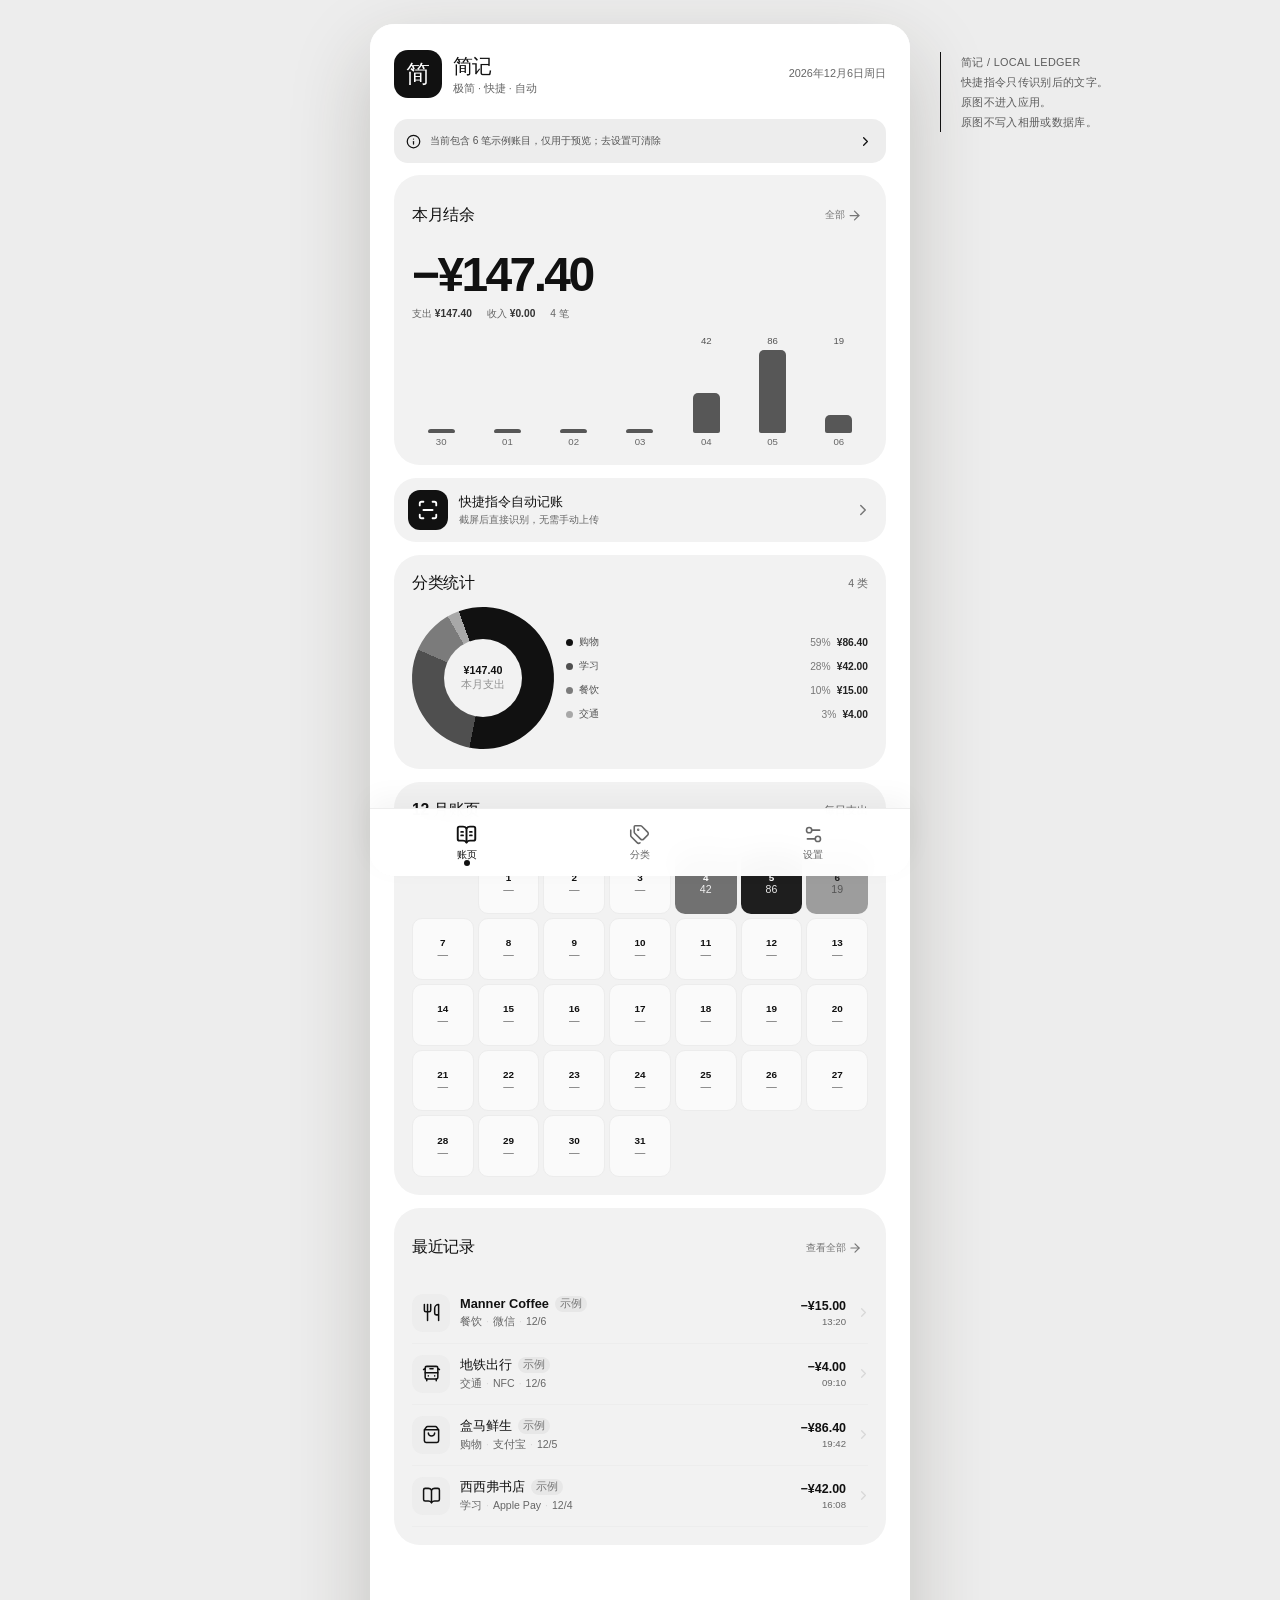
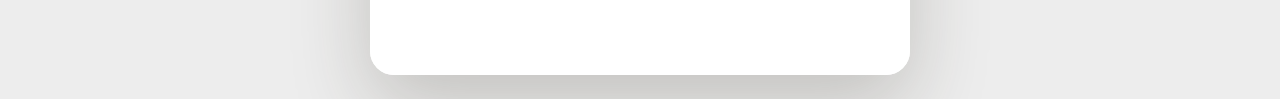
==== commit 1beac1d2: "Release Jianji 0.3.2 and remove old landing page" ====
--- a/jianji/index.html
+++ b/jianji/index.html
@@ -3,18 +3,39 @@
   <head>
     <meta charset="UTF-8" />
     <meta name="viewport" content="width=device-width, initial-scale=1.0, viewport-fit=cover" />
-    <meta name="theme-color" content="#f2eee4" />
+    <meta name="theme-color" content="#ededed" />
+    <meta name="color-scheme" content="light" />
+    <title>简记</title>
+    <meta name="description" content="简记：截屏识别、确认后入账的本地隐私记账 PWA。原图不进入应用，也不写入相册或数据库。" />
+    <meta property="og:type" content="website" />
+    <meta property="og:site_name" content="简记" />
+    <meta property="og:title" content="简记" />
+    <meta property="og:description" content="截屏识别、确认后入账的本地隐私记账 PWA。原图不进入应用。" />
+    <meta property="og:url" content="https://liuyangcc0225-lang.github.io/jianji/" />
+    <meta property="og:image" content="https://liuyangcc0225-lang.github.io/jianji/icons/pwa-512x512.png" />
+    <meta name="twitter:card" content="summary" />
+    <meta name="twitter:title" content="简记" />
+    <meta name="twitter:description" content="截屏识别、确认后入账的本地隐私记账 PWA。原图不进入应用。" />
+    <meta name="twitter:image" content="https://liuyangcc0225-lang.github.io/jianji/icons/pwa-512x512.png" />
     <meta name="apple-mobile-web-app-capable" content="yes" />
     <meta name="apple-mobile-web-app-status-bar-style" content="default" />
     <meta name="apple-mobile-web-app-title" content="简记" />
     <meta name="format-detection" content="telephone=no" />
+    <link rel="icon" href="/jianji/icons/favicon.svg" type="image/svg+xml" />
     <link rel="apple-touch-icon" href="/jianji/icons/apple-touch-icon.png" />
-    <title>简记</title>
-    <script type="module" crossorigin src="/jianji/assets/main-CBvnAbiG.js"></script>
-    <link rel="modulepreload" crossorigin href="/jianji/assets/parser-CamLEBMU.js">
-    <link rel="stylesheet" crossorigin href="/jianji/assets/main-du_YBv59.css">
+    <script type="module" crossorigin src="/jianji/assets/main-BZLwLE57.js"></script>
+    <link rel="modulepreload" crossorigin href="/jianji/assets/parser-CamLEBMU.js">
+    <link rel="stylesheet" crossorigin href="/jianji/assets/main-CXWqRBZb.css">
   <link rel="manifest" href="/jianji/manifest.webmanifest"></head>
   <body>
     <div id="root"></div>
+    <noscript>
+      <div style="margin:0 auto;max-width:420px;padding:28px 22px;font:14px/1.7 system-ui,sans-serif;color:#20231f">
+        <h1 style="font-size:18px;margin:0 0 10px">简记</h1>
+        <p style="margin:0 0 8px">这个记账本需要 JavaScript 才能运行。</p>
+        <p style="margin:0;color:#5c5c5c">请在浏览器设置里开启 JavaScript 后重新打开本页。账目保存在本机，不会因为这次改动丢失。</p>
+      </div>
+    </noscript>+
   </body>
 </html>
--- a/jianji/assets/main-CXWqRBZb.css
+++ b/jianji/assets/main-CXWqRBZb.css
@@ -0,0 +1 @@
+:root{--lightningcss-light:initial;--lightningcss-dark: ;color-scheme:light;color:#20231f;font-synthesis:none;text-rendering:optimizelegibility;--paper:#f2eee4;--paper-raised:#fbf8f0;--ink:#20231f;--ink-2:#65685f;--rule:#d8d1c2;--rule-dark:#b9b0a0;--moss:#315c56;--moss-pale:#dde7df;--stamp:#b64a37;--stamp-dark:#813225;--mustard:#d3a13d;--error:#8e2f2b;--safe-bottom:env(safe-area-inset-bottom,0px);background:#d8d1c3;font-family:PingFang SC,Hiragino Sans GB,Noto Sans CJK SC,-apple-system,BlinkMacSystemFont,sans-serif}*{box-sizing:border-box}html{background:#d8d1c3;min-width:320px;min-height:100%}body{min-width:320px;min-height:100dvh;color:var(--ink);overscroll-behavior-y:none;background:radial-gradient(circle at 50% -10%,#ffffff6b,#0000 45%),linear-gradient(135deg,#ded8cb 0%,#c9c0b0 100%);margin:0}body,button,input,textarea{font:inherit}button{color:inherit;-webkit-tap-highlight-color:transparent}button,a,input,textarea,[contenteditable=true]{touch-action:manipulation}button:focus-visible,input:focus-visible,textarea:focus-visible,[contenteditable=true]:focus-visible{outline:2px solid var(--moss);outline-offset:3px}::selection{color:var(--ink);background:#e7c6bd}::placeholder{color:#6c6e65;opacity:1}input,textarea{caret-color:var(--stamp)}button:disabled{opacity:.45;pointer-events:none}.app-shell{background:var(--paper);width:min(100%,540px);min-height:100dvh;margin:0 auto;position:relative;overflow-x:clip}.desk-surface{min-height:100dvh}.page{width:100%;min-height:100dvh;padding:calc(18px + env(safe-area-inset-top,0px)) 18px calc(112px + var(--safe-bottom));animation:.38s cubic-bezier(.2,.8,.2,1) both page-in}.view-review .desk-surface{padding-bottom:0}.view-review .page{padding-bottom:calc(14px + var(--safe-bottom))}.page-top{justify-content:space-between;align-items:flex-start;gap:16px;margin:8px 0 20px;display:flex}.page h1:focus{outline:none}.page-top h1{letter-spacing:-.025em;margin:4px 0 0;font-family:Kaiti SC,STKaiti,KaiTi,Songti SC,serif;font-size:clamp(2rem,8vw,2.6rem);font-weight:700;line-height:1.08}.compact-top{align-items:center}.compact-top h1{font-size:1.82rem}.header-spacer{width:42px}.brand-line{color:var(--ink-2);letter-spacing:.12em;text-transform:uppercase;margin:0;font-size:.67rem;font-weight:700}.brand-line span{color:var(--stamp);letter-spacing:.1em;margin-left:7px;font-size:.56rem}.date-stamp{border-left:1px solid var(--stamp);text-align:right;min-width:66px;color:var(--ink-2);grid-template-columns:1fr auto;align-items:baseline;padding-left:11px;display:grid}.date-stamp span{font-size:.72rem}.date-stamp strong{color:var(--ink);font-variant-numeric:tabular-nums;grid-column:2;font-family:Georgia,Times New Roman,serif;font-size:2.1rem;font-weight:500;line-height:.9}.date-stamp small{letter-spacing:.08em;grid-column:1/3;margin-top:4px;font-size:.64rem}.icon-button{border:1px solid var(--rule);cursor:pointer;background:#fbf8f08f;border-radius:50%;flex:none;place-items:center;width:44px;height:44px;display:inline-grid}.icon-button:hover{border-color:var(--rule-dark);background:var(--paper-raised)}.text-button{min-height:44px;color:var(--moss);cursor:pointer;white-space:nowrap;background:0 0;border:0;align-items:center;gap:3px;padding:8px 0;font-size:.76rem;font-weight:700;display:inline-flex}.danger-text{color:var(--error)}.ledger-sheet{background:var(--paper-raised);border-radius:3px;padding:21px 19px 14px;position:relative;box-shadow:0 18px 36px #43392b21,0 2px 4px #43392b14}.ledger-sheet:before{content:"";background:#b64a3799;width:1px;position:absolute;top:0;bottom:0;left:13px}.sheet-clip{background:#d9cbbb;width:36px;height:8px;position:absolute;top:-4px;right:22px;transform:rotate(-3deg)}.sheet-heading{justify-content:space-between;align-items:flex-start;gap:12px;margin:0 0 14px 7px;display:flex}.sheet-kicker{color:var(--ink-2);letter-spacing:.08em;margin:0;font-size:.7rem;font-weight:700}.sheet-count{color:var(--ink-2);margin:4px 0 0;font-size:.72rem}.summary-rule{border-bottom:1px solid var(--rule);color:var(--ink-2);justify-content:space-between;align-items:baseline;margin-left:7px;padding:11px 2px 9px;font-size:.78rem;display:flex}.summary-rule strong{color:var(--ink);font-variant-numeric:tabular-nums;font-family:Georgia,Iowan Old Style,serif;font-size:1.16rem;font-weight:500}.net-rule{border-bottom:0;padding-bottom:2px}.capture-strip{border:1px solid var(--rule-dark);text-align:left;cursor:pointer;background:#eee7d9;border-radius:3px;grid-template-columns:auto 1fr auto;align-items:center;gap:12px;width:100%;margin:18px 0 0;padding:15px 14px 15px 18px;display:grid;position:relative;box-shadow:0 10px 22px #48392714}.capture-strip:before{content:"";background:var(--stamp);width:2px;position:absolute;top:9px;bottom:9px;left:10px}.capture-strip:hover{background:#f7f2e7;transform:translateY(-1px)}.capture-strip-icon{background:var(--paper-raised);border:1px solid var(--rule);width:36px;height:36px;color:var(--stamp);border-radius:50%;place-items:center;display:grid}.capture-strip-copy{flex-direction:column;gap:3px;display:flex}.capture-strip-copy strong{font-size:.92rem}.capture-strip-copy span{color:var(--ink-2);font-size:.7rem}.capture-strip-action{color:var(--stamp);font-size:.78rem;font-weight:800}.privacy-line{color:var(--ink-2);align-items:center;gap:5px;margin:9px 2px 0;font-size:.67rem;line-height:1.4;display:flex}.privacy-line.compact{margin:0}.capture-secondary-line{justify-content:space-between;align-items:center;gap:10px;display:flex}.capture-secondary-line .privacy-line{flex:1}.capture-secondary-line .text-button{color:var(--ink-2);font-size:.64rem;font-weight:600}.section-heading{justify-content:space-between;align-items:baseline;gap:12px;margin-bottom:8px;display:flex}.section-heading h2{letter-spacing:-.01em;margin:0;font-family:Kaiti SC,STKaiti,KaiTi,serif;font-size:1.2rem}.section-heading>span{color:var(--ink-2);font-size:.7rem}.ledger-row{border:0;border-bottom:1px dashed var(--rule);text-align:left;cursor:pointer;background:0 0;grid-template-columns:36px minmax(0,1fr) auto 14px;align-items:center;gap:10px;width:100%;padding:11px 0;display:grid}.category-mark{border:1px solid color-mix(in srgb, var(--mark-color) 54%, #fff);background:color-mix(in srgb, var(--mark-color) 14%, #fbf8f0);width:36px;height:36px;color:var(--mark-color);border-radius:3px 9px 3px 3px;place-items:center;font-family:Kaiti SC,STKaiti,serif;font-size:.9rem;font-weight:800;display:grid}.category-mark.is-small{width:28px;height:28px;font-size:.76rem}.ledger-row-main{flex-direction:column;gap:3px;min-width:0;display:flex}.ledger-row-title{text-overflow:ellipsis;white-space:nowrap;font-size:.86rem;font-weight:700;overflow:hidden}.ledger-row-meta{color:var(--ink-2);text-overflow:ellipsis;white-space:nowrap;font-size:.68rem;overflow:hidden}.meta-dot{color:var(--rule-dark);margin:0 4px}.sample-mark{border:1px solid var(--rule-dark);color:var(--ink-2);vertical-align:1px;border-radius:2px;margin-left:6px;padding:0 3px;font-size:.53rem;font-weight:500;display:inline-block}.ledger-row-side{flex-direction:column;align-items:flex-end;gap:3px;display:flex}.ledger-amount{font-variant-numeric:tabular-nums;white-space:nowrap;font-family:Georgia,Iowan Old Style,serif;font-size:.9rem;font-weight:600}.ledger-time{color:var(--ink-2);font-variant-numeric:tabular-nums;font-size:.6rem}.ledger-chevron{color:var(--rule-dark)}.empty-slip{color:var(--ink-2);border-top:1px solid var(--rule-dark);align-items:flex-start;gap:12px;padding:20px 4px 12px;display:flex}.empty-slip>svg{color:var(--stamp);flex:none}.empty-slip div{flex-direction:column;gap:4px;display:flex}.empty-slip strong{color:var(--ink);font-size:.85rem}.empty-slip span{font-size:.7rem;line-height:1.55}.category-bars{border-top:1px solid var(--rule-dark);padding-top:3px}.category-bar-row{border-bottom:1px dashed var(--rule);grid-template-columns:28px 48px 1fr auto;align-items:center;gap:9px;padding:8px 0;display:grid}.category-bar-name{color:var(--ink-2);font-size:.74rem}.category-bar-track{background:#e4ded1;height:3px;overflow:hidden}.category-bar-track i{height:100%;display:block}.category-bar-value{font-variant-numeric:tabular-nums;font-family:Georgia,serif;font-size:.76rem}.recent-block{margin-top:30px}.shortcut-note{border-top:1px solid var(--stamp);border-bottom:1px solid var(--rule);color:var(--ink-2);grid-template-columns:auto 1fr auto;align-items:start;gap:10px;margin:32px 0 0;padding:17px 2px 4px;display:grid}.shortcut-note>svg{color:var(--stamp);margin-top:2px}.shortcut-note p{margin:0;font-size:.71rem;line-height:1.55}.shortcut-note strong{color:var(--ink)}.bottom-nav{z-index:30;width:min(100%,540px);padding:8px 10px calc(8px + var(--safe-bottom));border-top:1px solid var(--rule-dark);-webkit-backdrop-filter:blur(12px);backdrop-filter:blur(12px);background:#fbf8f0f5;grid-template-columns:repeat(3,minmax(0,1fr));display:grid;position:fixed;bottom:0;left:50%;transform:translate(-50%);box-shadow:0 -10px 28px #3a302514}.nav-tab{min-height:51px;color:var(--ink-2);cursor:pointer;background:0 0;border:0;flex-direction:column;justify-content:center;align-items:center;gap:3px;font-size:.62rem;display:flex;position:relative}.nav-tab:after{content:"";background:0 0;width:22px;height:2px;position:absolute;bottom:2px}.nav-tab.is-active{color:var(--ink);font-weight:700}.nav-tab.is-active:after,.nav-capture.is-active:after{background:var(--stamp)}.nav-capture svg{transform:translateY(-1px)}.scan-sheet{background:var(--paper-raised);border:1px solid var(--rule-dark);margin-top:10px;padding:17px 16px 18px;position:relative;overflow:hidden;box-shadow:0 18px 40px #43392b1f}.scan-sheet:after{content:"";opacity:0;background:linear-gradient(90deg,#0000,#b64a3799,#0000);height:1px;position:absolute;top:52px;left:0;right:0}.scan-sheet.is-busy:after{opacity:1;animation:1.65s ease-in-out infinite scan-sweep}.scan-sheet-top{justify-content:space-between;align-items:center;gap:10px;display:flex}.scan-badge{color:var(--stamp);letter-spacing:.04em;align-items:center;gap:5px;font-size:.68rem;font-weight:800;display:inline-flex}.scan-tray{text-align:center;border:1px dashed var(--rule-dark);cursor:text;background:#f7f2e8;flex-direction:column;justify-content:center;align-items:center;gap:9px;min-height:298px;margin:21px 0 15px;padding:30px 18px 20px;display:flex;position:relative}.scan-tray-icon{width:62px;height:62px;color:var(--moss);border:1px solid var(--rule);background:var(--paper-raised);border-radius:50%;place-items:center;margin-bottom:7px;display:grid}.scan-tray strong{font-size:1rem}.scan-tray>span{color:var(--ink-2);font-size:.7rem}.scan-corner{border-color:var(--stamp);border-style:solid;width:16px;height:16px;position:absolute}.scan-corner.top-left{border-width:2px 0 0 2px;top:10px;left:10px}.scan-corner.top-right{border-width:2px 2px 0 0;top:10px;right:10px}.scan-corner.bottom-left{border-width:0 0 2px 2px;bottom:10px;left:10px}.scan-corner.bottom-right{border-width:0 2px 2px 0;bottom:10px;right:10px}.paste-target{border-bottom:1px solid var(--rule-dark);width:min(100%,280px);min-height:44px;color:var(--ink-2);margin-top:12px;padding:8px 10px;font-size:.72rem;line-height:1.45}.paste-target:focus{border-bottom-color:var(--moss);color:var(--ink)}.primary-stamp{border:1px solid var(--stamp-dark);background:var(--stamp);color:#fffaf1;letter-spacing:.02em;cursor:pointer;border-radius:3px;justify-content:center;align-items:center;gap:8px;min-height:48px;padding:11px 22px;font-size:.82rem;font-weight:800;display:inline-flex;box-shadow:0 9px 18px #81322533}.primary-stamp.compact{min-height:44px;padding:9px 17px}.save-stamp{width:100%}.secondary-button{border:1px solid var(--rule-dark);min-height:44px;color:var(--ink);cursor:pointer;background:0 0;border-radius:3px;justify-content:center;align-items:center;gap:7px;padding:9px 14px;font-size:.76rem;font-weight:700;display:inline-flex}.secondary-button.danger{color:var(--error);border-color:#c8a7a1}.microcopy{color:var(--ink-2);margin:11px 0 0;font-size:.67rem;line-height:1.55}.inline-error{border-left:2px solid var(--error);color:var(--error);background:#f5e5e1;margin:12px 0 0;padding:10px 12px;font-size:.72rem;line-height:1.5}.scan-progress{margin-top:6px}.scan-progress-label{color:var(--ink-2);justify-content:space-between;gap:12px;margin-bottom:8px;font-size:.7rem;display:flex}.progress-track{background:var(--rule);height:2px;overflow:hidden}.progress-track i{background:var(--stamp);transform-origin:0;width:100%;height:100%;transition:transform .25s;display:block}.scan-steps{color:#6d6f66;justify-content:space-between;margin-top:9px;font-size:.59rem;display:flex}.mode-switch{width:100%;min-height:44px;color:var(--moss);cursor:pointer;background:0 0;border:0;justify-content:center;align-items:center;gap:5px;margin-top:13px;font-size:.72rem;font-weight:700;display:flex}.text-draft{padding-top:20px}.text-draft-heading{align-items:flex-start;gap:10px;margin-bottom:12px;display:flex}.text-draft-heading>svg{color:var(--stamp);margin-top:2px}.text-draft-heading div{flex-direction:column;gap:3px;display:flex}.text-draft-heading strong{font-size:.9rem}.text-draft-heading span{color:var(--ink-2);font-size:.68rem}.text-draft textarea{resize:vertical;border:1px solid var(--rule);width:100%;color:var(--ink);background:#fffdf8;border-radius:3px;padding:12px;font-size:.82rem;line-height:1.65}.text-draft .primary-stamp{width:100%;margin-top:12px}.privacy-panel{border-top:1px solid var(--rule);grid-template-columns:35px 1fr;gap:10px;margin-top:18px;padding:13px 2px 0;display:grid}.privacy-panel>div{width:34px;height:34px;color:var(--moss);border:1px solid var(--rule);border-radius:50%;place-items:center;display:grid}.privacy-panel p{color:var(--ink-2);margin:0;font-size:.68rem;line-height:1.6}.confidence-stamp{color:var(--moss);border:1px solid;align-self:flex-start;padding:4px 7px;font-size:.62rem;font-weight:800;transform:rotate(-2deg)}.confidence-stamp.mid{color:#8e6429}.confidence-stamp.low{color:var(--error)}.review-form{flex-direction:column;gap:17px;display:flex}.receipt-draft{background:var(--paper-raised);clip-path:polygon(0 0,100% 0,100% calc(100% - 9px),96% 100%,92% calc(100% - 8px),88% 100%,84% calc(100% - 8px),80% 100%,76% calc(100% - 8px),72% 100%,68% calc(100% - 8px),64% 100%,60% calc(100% - 8px),56% 100%,52% calc(100% - 8px),48% 100%,44% calc(100% - 8px),40% 100%,36% calc(100% - 8px),32% 100%,28% calc(100% - 8px),24% 100%,20% calc(100% - 8px),16% 100%,12% calc(100% - 8px),8% 100%,4% calc(100% - 8px),0 100%);padding:18px 18px 22px;position:relative;box-shadow:0 14px 32px #43392b1f}.receipt-draft:before{content:"";background:#b64a3794;width:1px;position:absolute;inset:0 auto 0 12px}.receipt-draft>*{margin-left:7px}.receipt-head{justify-content:space-between;align-items:center;gap:10px;margin-bottom:20px;display:flex}.receipt-label{color:var(--moss);align-items:center;gap:5px;font-size:.65rem;font-weight:800;display:inline-flex}.receipt-confidence{color:var(--ink-2);font-size:.62rem}.receipt-notch{display:none}.field-label{color:var(--ink-2);letter-spacing:.03em;margin:0 0 5px;font-size:.65rem;font-weight:700;display:block}.review-form label{display:block}.review-form input,.transaction-sheet input{border:0;border-bottom:1px solid var(--rule-dark);width:100%;min-height:40px;color:var(--ink);background:0 0;padding:7px 2px;font-size:.82rem}.review-form input:focus,.transaction-sheet input:focus{border-bottom-color:var(--moss)}.merchant-input{font-family:Kaiti SC,STKaiti,KaiTi,serif;font-weight:700;font-size:1.45rem!important}.amount-editor{border-bottom:1px solid var(--rule-dark);grid-template-columns:auto 1fr auto;align-items:baseline;gap:6px;margin:18px 0 16px;padding:6px 0 9px;display:grid}.currency-symbol{color:var(--ink-2);font-family:Georgia,serif;font-size:1.15rem}.amount-input{font-variant-numeric:tabular-nums;background:0 0;min-width:0;line-height:1;border:0!important;padding:0!important;font-family:Georgia,Iowan Old Style,serif!important;font-size:clamp(2.1rem,10vw,3rem)!important;font-weight:500!important}.direction-toggle{border:1px solid var(--rule);align-self:center;gap:2px;padding:2px;display:flex}.direction-toggle button{min-width:44px;min-height:44px;color:var(--ink-2);cursor:pointer;background:0 0;border:0;padding:8px 10px;font-size:.66rem;font-weight:700}.direction-toggle button.is-active{background:var(--ink);color:var(--paper-raised)}.direction-toggle button.is-active.income{background:var(--moss)}.field-row{grid-template-columns:1fr 1fr;gap:12px;margin-bottom:14px;display:grid}.field-row.small{gap:10px}.duplicate-alert{color:var(--error);background:#f5e5e1;border-top:1px solid #c8a7a1;border-bottom:1px solid #c8a7a1;gap:9px;padding:11px 12px;display:flex}.duplicate-alert div{flex-direction:column;gap:3px;display:flex}.duplicate-alert strong{font-size:.76rem}.duplicate-alert span{font-size:.67rem;line-height:1.45}.review-category{margin-top:3px}.category-chip-row{scrollbar-width:thin;gap:7px;padding:3px 0 8px;display:flex;overflow-x:auto}.category-chip{border:1px solid var(--rule);min-height:44px;color:var(--ink-2);cursor:pointer;background:0 0;border-radius:999px;flex:none;align-items:center;gap:6px;padding:6px 11px;font-size:.7rem;display:inline-flex}.category-chip-dot{background:var(--chip-color);border-radius:50%;width:6px;height:6px}.category-chip.is-selected{border-color:var(--chip-color);background:color-mix(in srgb, var(--chip-color) 10%, #fbf8f0);color:var(--ink);font-weight:700}.suggestion-note{color:var(--ink-2);align-items:center;gap:5px;margin-top:4px;font-size:.66rem;display:flex}.evidence-block{border-top:1px solid var(--rule-dark);padding:13px 0 0}.evidence-heading{color:var(--ink-2);align-items:baseline;gap:5px;font-size:.66rem;display:flex}.evidence-heading strong{color:var(--ink);font-size:.75rem}.evidence-heading span{margin-left:auto}.evidence-block ul{color:var(--ink-2);margin:9px 0 0;padding:0 0 0 18px;font-size:.68rem;line-height:1.65}.raw-toggle{min-height:44px;color:var(--moss);cursor:pointer;background:0 0;border:0;align-items:center;gap:4px;padding:10px 0 0;font-size:.66rem;display:inline-flex}.raw-toggle svg{transition:transform .18s}.raw-toggle svg.rotate{transform:rotate(180deg)}.evidence-block pre{white-space:pre-wrap;word-break:break-word;background:#e9e2d4;max-height:230px;padding:10px;font-family:ui-monospace,SFMono-Regular,Menlo,monospace;font-size:.64rem;line-height:1.55;overflow:auto}.privacy-footnote{color:var(--ink-2);align-items:center;gap:7px;font-size:.66rem;display:flex}.privacy-footnote svg{color:var(--moss);flex:none}.sticky-action-bar{z-index:20;padding:13px 0 calc(13px + var(--safe-bottom));background:linear-gradient(180deg, #f2eee400, var(--paper) 23%);grid-template-columns:.7fr 1.3fr;gap:9px;display:grid;position:sticky;bottom:0}.sticky-action-bar .secondary-button{background:var(--paper);min-height:48px}.sticky-action-bar .primary-stamp{min-height:48px}.sticky-action-bar .save-stamp{width:100%}.month-switcher{grid-template-columns:42px 1fr 42px;align-items:center;gap:8px;margin:1px 0 15px;display:grid}.month-label{cursor:pointer;background:0 0;border:0;flex-direction:column;justify-content:center;align-items:center;min-height:44px;font-family:Kaiti SC,STKaiti,serif;font-size:1.16rem;font-weight:700;display:flex}.month-label span{color:var(--ink-2);margin-top:2px;font-family:PingFang SC,sans-serif;font-size:.59rem;font-weight:500}.ledger-total-line{border-top:1px solid var(--rule-dark);border-bottom:1px solid var(--rule-dark);grid-template-columns:1fr 1fr 1fr;display:grid}.ledger-total-line span{color:var(--ink-2);border-right:1px solid var(--rule);flex-direction:column;gap:4px;padding:10px 8px;font-size:.62rem;display:flex}.ledger-total-line span:last-child{border-right:0}.ledger-total-line strong{color:var(--ink);font-variant-numeric:tabular-nums;font-family:Georgia,serif;font-size:.83rem;font-weight:600}.search-field{border-bottom:1px solid var(--rule-dark);color:var(--ink-2);align-items:center;gap:8px;margin:15px 0 10px;display:flex}.search-field input{min-height:44px;color:var(--ink);background:0 0;border:0;flex:1;font-size:.76rem}.filter-tabs{border-bottom:1px solid var(--rule);gap:2px;display:flex}.filter-tabs button{min-height:44px;color:var(--ink-2);cursor:pointer;background:0 0;border:0;border-bottom:2px solid #0000;padding:6px 16px;font-size:.72rem}.filter-tabs button.is-active{border-bottom-color:var(--stamp);color:var(--ink);font-weight:700}.ledger-day{margin-top:17px}.day-rule{border-bottom:1px solid var(--rule-dark);color:var(--ink-2);justify-content:space-between;padding:7px 0;font-size:.64rem;display:flex}.day-rule span:last-child{font-variant-numeric:tabular-nums;font-family:Georgia,serif}.empty-ledger{text-align:center;border-top:1px solid var(--rule-dark);border-bottom:1px solid var(--rule);margin-top:30px;padding:36px 16px}.empty-ledger-number{color:var(--rule-dark);margin:0 0 8px;font-family:Kaiti SC,STKaiti,serif;font-size:2.1rem}.empty-ledger strong{font-size:.88rem;display:block}.empty-ledger span{color:var(--ink-2);margin-top:7px;font-size:.7rem;line-height:1.55;display:block}.page-intro{color:var(--ink-2);margin:-7px 0 18px;font-size:.72rem;line-height:1.6}.category-editor{background:var(--paper-raised);margin:0 0 18px;padding:15px;box-shadow:0 12px 26px #43392b1f}.editor-heading{justify-content:space-between;align-items:center;margin-bottom:14px;display:flex}.editor-heading>div{align-items:center;gap:7px;display:flex}.editor-heading strong{font-size:.84rem}.category-editor label{margin-bottom:12px;display:block}.category-editor input{border:0;border-bottom:1px solid var(--rule-dark);background:0 0;width:100%;min-height:40px;padding:7px 2px}.color-row{flex-wrap:wrap;gap:9px;margin:8px 0 15px;display:flex}.color-row button{cursor:pointer;border:2px solid #0000;border-radius:50%;flex:0 0 44px;width:44px;height:44px}.color-row button.is-selected{border-color:var(--ink);outline:2px solid var(--paper-raised);outline-offset:-4px}.category-page-list{border-top:1px solid var(--rule-dark)}.category-file-row{border:0;border-bottom:1px dashed var(--rule);text-align:left;cursor:pointer;background:0 0;grid-template-columns:36px minmax(0,1fr) auto 16px;align-items:center;gap:10px;width:100%;padding:12px 0;display:grid}.category-file-main{flex-direction:column;gap:3px;min-width:0;display:flex}.custom-mark{border:1px solid var(--rule-dark);color:var(--ink-2);margin-left:6px;padding:1px 3px;font-size:.5rem;font-weight:500}.category-file-keywords{text-overflow:ellipsis;white-space:nowrap;color:var(--ink-2);font-size:.63rem;overflow:hidden}.category-file-total{font-variant-numeric:tabular-nums;flex-direction:column;align-items:flex-end;font-family:Georgia,serif;font-size:.75rem;display:flex}.category-file-total small{color:var(--ink-2);margin-top:2px;font-family:PingFang SC,sans-serif;font-size:.56rem}.category-file-row>svg{color:var(--rule-dark)}.shortcut-primary{border-top:1px solid var(--rule-dark);background:#e9e2d4;margin-top:-5px;padding:15px}.shortcut-primary .settings-copy{color:#575b52}.fallback-details{padding:2px 0}.fallback-details summary{cursor:pointer;min-height:44px;color:var(--moss);align-items:center;font-size:.78rem;font-weight:700;display:flex}.fallback-details summary::marker{color:var(--stamp)}.fallback-details[open] summary{margin-bottom:7px}.compact-steps{margin-bottom:10px}.settings-block{border-bottom:1px solid var(--rule);margin-bottom:24px;padding-bottom:22px}.settings-heading{align-items:center;gap:7px;margin-bottom:9px;display:flex}.settings-heading h2{margin:0;font-family:Kaiti SC,STKaiti,KaiTi,serif;font-size:1.08rem}.settings-copy{color:var(--ink-2);margin:0 0 12px;font-size:.7rem;line-height:1.65}.shortcut-steps{border-top:1px solid var(--rule);margin:0;padding:0;list-style:none}.shortcut-steps li{border-bottom:1px dashed var(--rule);color:var(--ink-2);grid-template-columns:24px 1fr;gap:8px;padding:9px 0;font-size:.7rem;line-height:1.5;display:grid}.shortcut-steps li span{border:1px solid var(--stamp);width:20px;height:20px;color:var(--stamp);border-radius:50%;place-items:center;font-family:Georgia,serif;font-size:.62rem;display:grid}.url-box{background:#e9e2d4;margin:12px 0;padding:10px 11px;overflow-x:auto}.url-box code{white-space:nowrap;color:var(--ink);font-family:ui-monospace,SFMono-Regular,Menlo,monospace;font-size:.63rem}.settings-actions{flex-wrap:wrap;gap:8px;display:flex}.settings-actions.vertical{flex-direction:column;align-items:stretch}.settings-actions .secondary-button{flex:1}.setting-toggle{border-top:1px solid var(--rule);cursor:pointer;justify-content:space-between;align-items:center;gap:16px;padding:12px 0;display:flex;position:relative}.setting-toggle span{flex-direction:column;gap:3px;display:flex}.setting-toggle strong{font-size:.77rem}.setting-toggle small{color:var(--ink-2);font-size:.64rem;line-height:1.45}.setting-toggle input{opacity:0;pointer-events:none;position:absolute}.setting-toggle:focus-within{outline:2px solid var(--moss);outline-offset:3px}.setting-toggle i{background:var(--rule);border-radius:999px;flex:none;width:42px;height:24px;transition:background .2s;position:relative}.setting-toggle i:after{content:"";background:var(--paper-raised);border-radius:50%;width:18px;height:18px;transition:transform .2s;position:absolute;top:3px;left:3px;box-shadow:0 1px 3px #0003}.setting-toggle input:checked+i:after{transform:translate(18px)}.privacy-proof{grid-template-columns:34px 1fr;gap:10px;padding-top:13px;display:grid}.privacy-proof>div{border:1px solid var(--rule);width:34px;height:34px;color:var(--moss);border-radius:50%;place-items:center;display:grid}.privacy-proof p{color:var(--ink-2);margin:0;font-size:.68rem;line-height:1.6}.installed-state{color:var(--moss);align-items:center;gap:7px;padding:12px 0;font-size:.76rem;font-weight:700;display:flex}.about-block{border-bottom:0}.sheet-backdrop{z-index:50;top:var(--sheet-viewport-top,0px);height:var(--sheet-viewport-height,100dvh);-webkit-backdrop-filter:blur(2px);backdrop-filter:blur(2px);background:#20231f52;justify-content:center;align-items:flex-end;min-height:0;display:flex;position:fixed;bottom:auto;left:0;right:0;overflow:hidden}.transaction-sheet{width:min(100%,540px);max-height:calc(var(--sheet-viewport-height,100dvh) - 6px);overscroll-behavior:contain;-webkit-overflow-scrolling:touch;background:var(--paper);padding:9px 18px calc(20px + var(--safe-bottom));border-radius:18px 18px 0 0;scroll-padding-block:24px 120px;animation:.3s cubic-bezier(.2,.8,.2,1) both sheet-up;overflow-y:auto;box-shadow:0 -20px 50px #1f1a153d}.sheet-backdrop.is-keyboard-open .transaction-sheet{padding-bottom:14px}.sheet-drag-handle{background:var(--rule-dark);border-radius:999px;width:36px;height:4px;margin:0 auto 10px}.sheet-title-row{justify-content:space-between;align-items:flex-start;gap:12px;margin-bottom:16px;display:flex}.sheet-title-row h2{margin:4px 0 0;font-family:Kaiti SC,STKaiti,serif;font-size:1.2rem}.transaction-sheet label{margin-bottom:13px;display:block}.transaction-sheet input{scroll-margin-block:24px 120px;font-size:16px}.compact-editor{margin:10px 0 15px}.compact-chips{flex-wrap:wrap;overflow:visible}.sheet-actions{justify-content:space-between;align-items:center;gap:8px;margin-top:14px;display:flex}.sheet-actions .primary-stamp{flex:1}.delete-confirm{color:var(--error);flex-wrap:wrap;align-items:center;gap:7px;font-size:.7rem;display:flex}.delete-confirm .text-button{color:var(--error)}.delete-confirm .text-button:last-child{color:var(--ink-2)}.toast{z-index:70;left:50%;bottom:calc(88px + var(--safe-bottom));background:var(--ink);width:max-content;max-width:calc(100% - 36px);color:var(--paper-raised);border-radius:4px;align-items:center;gap:7px;padding:10px 12px;font-size:.72rem;animation:.22s both toast-in;display:flex;position:fixed;transform:translate(-50%);box-shadow:0 10px 30px #0003}.toast button{width:24px;height:24px;color:var(--paper-raised);cursor:pointer;background:0 0;border:0;place-items:center;display:grid}.loading-screen{background:var(--paper);min-height:100dvh;color:var(--ink-2);align-content:center;place-items:center;gap:14px;font-size:.75rem;display:grid}.loading-mark{border:1px solid var(--ink);background:var(--paper-raised);border-radius:2px;width:52px;height:60px;padding:10px 8px 8px 13px;position:relative;box-shadow:0 12px 24px #00000014}.loading-mark:before{content:"";background:var(--stamp);width:1px;position:absolute;top:8px;bottom:8px;left:7px}.loading-mark span{background:var(--rule-dark);height:1px;margin:7px 0 0 7px;display:block}@keyframes page-in{0%{opacity:0;transform:translateY(7px)}to{opacity:1;transform:none}}@keyframes scan-sweep{0%{opacity:.1;top:65px}20%{opacity:.9}80%{opacity:.8}to{opacity:.1;top:calc(100% - 45px)}}@keyframes sheet-up{0%{opacity:.7;transform:translateY(30px)}to{opacity:1;transform:none}}@keyframes toast-in{0%{opacity:0;transform:translate(-50%)translateY(8px)}to{opacity:1;transform:translate(-50%)}}@media (width<=340px){.home-top{gap:8px}.home-top>div:first-child{min-width:0}.home-top h1{white-space:nowrap;font-size:1.68rem}.date-stamp{min-width:56px}.brand-line{letter-spacing:.08em}}@media (width>=1000px){body:after{content:"简记 / LOCAL LEDGER\a 快捷指令只传识别后的文字。\a 原图不进入应用。\a 原图不写入相册或数据库。";border-left:1px solid var(--stamp);white-space:pre-line;width:190px;color:var(--ink-2);letter-spacing:.03em;padding-left:20px;font-size:.68rem;line-height:1.85;position:fixed;top:52px;left:calc(50% + 300px)}}@media (width>=760px){body{padding:24px 0}.app-shell{border-radius:24px;min-height:calc(100dvh - 48px);overflow:hidden;box-shadow:0 30px 80px #2f271d38}.desk-surface{min-height:calc(100dvh - 48px)}.page{min-height:calc(100dvh - 48px);padding-left:30px;padding-right:30px}.bottom-nav{border-radius:0 0 24px 24px;width:540px;bottom:24px}.sticky-action-bar{padding-bottom:14px}}@media (width<=360px){.page{padding-left:14px;padding-right:14px}.ledger-row{grid-template-columns:32px minmax(0,1fr) auto}.ledger-chevron{display:none}.category-mark{width:32px;height:32px}}@media (prefers-reduced-motion:reduce){*,:before,:after{scroll-behavior:auto!important;transition-duration:.001ms!important;animation-duration:.001ms!important;animation-iteration-count:1!important}}:root{--paper:#f7f7f7;--paper-raised:#fff;--ink:#111;--ink-2:#747474;--rule:#e8e8e8;--rule-dark:#d8d8d8;--moss:#111;--moss-pale:#ededed;--stamp:#111;--stamp-dark:#000;--mustard:#8b8b8b;--error:#b73535}body{color:var(--ink);background:#ededed}.app-shell{background:#fff}.page{padding:calc(18px + env(safe-area-inset-top,0px)) 16px calc(106px + var(--safe-bottom))}.page-top{margin:6px 0 20px}.page-top h1,.section-heading h2,.settings-heading h2,.sheet-title-row h2,.month-label{letter-spacing:-.03em;font-family:PingFang SC,Hiragino Sans GB,Noto Sans CJK SC,sans-serif}.page-top h1{font-size:2rem;font-weight:750}.brand-line{color:#999;letter-spacing:.08em;font-size:.6rem}.brand-line span{color:#111;font-size:.52rem}.icon-button{color:#111;background:#f1f1f1;border:0}.icon-button:hover{background:#e8e8e8}.text-button{color:#777;min-height:40px}.text-button:hover{color:#111}.home-page{background:#fff}.home-header{grid-template-columns:48px 1fr auto;align-items:center;gap:11px;margin:8px 0 21px;display:grid}.app-logo{color:#fff;background:#111;border-radius:14px;place-items:center;width:48px;height:48px;font-size:1.5rem;font-weight:750;display:grid}.home-header-copy h1{letter-spacing:-.03em;margin:0;font-size:1.28rem;font-weight:750}.home-header-copy span{color:#666;margin-top:2px;font-size:.66rem;display:block}.home-date{color:#666;white-space:nowrap;font-size:.68rem}.overview-card{background:#f2f2f2;border-radius:26px;margin-bottom:13px;padding:18px}.card-heading{justify-content:space-between;align-items:center;gap:12px;margin-bottom:13px;display:flex}.card-heading h2{letter-spacing:-.02em;margin:0;font-size:.98rem;font-weight:700}.card-heading>span{color:#666;font-size:.66rem}.card-link{color:#777;cursor:pointer;background:0 0;border:0;align-items:center;gap:2px;min-height:44px;font-size:.62rem;display:inline-flex}.balance-number{letter-spacing:-.055em;font-variant-numeric:tabular-nums;margin:1px 0 7px;font-family:PingFang SC,sans-serif;font-size:clamp(2.3rem,11vw,3rem);font-weight:760;line-height:1.05}.balance-meta{color:#666;align-items:center;gap:15px;font-size:.64rem;display:flex}.balance-meta strong{color:#333;font-weight:650}.daily-bars{grid-template-columns:repeat(7,1fr);align-items:end;gap:8px;height:112px;margin-top:14px;display:grid}.daily-bar-column{flex-direction:column;justify-content:flex-end;align-items:center;gap:3px;height:100%;display:flex}.daily-bar-value{color:#555;font-variant-numeric:tabular-nums;min-height:12px;font-size:.6rem}.daily-bar-track{flex:1;justify-content:center;align-items:flex-end;width:100%;display:flex}.daily-bar-track i{background:#575757;border-radius:5px 5px 2px 2px;width:60%;max-width:27px;min-height:4px;display:block}.daily-bar-label{color:#666;font-variant-numeric:tabular-nums;font-size:.6rem}.home-actions{gap:5px;margin:12px 0 13px;display:grid}.shortcut-card{text-align:left;cursor:pointer;background:#f2f2f2;border:0;border-radius:22px;grid-template-columns:40px 1fr auto;align-items:center;gap:11px;width:100%;min-height:64px;padding:12px 14px;display:grid}.shortcut-icon{color:#fff;background:#111;border-radius:12px;place-items:center;width:40px;height:40px;display:grid}.shortcut-card strong{margin-bottom:2px;font-size:.8rem;display:block}.shortcut-card small{color:#666;font-size:.64rem;line-height:1.35;display:block}.shortcut-card>svg{color:#777}.manual-capture-link{color:#858585;cursor:pointer;background:0 0;border:0;justify-content:center;align-items:center;gap:5px;min-height:44px;font-size:.62rem;display:flex}.category-overview-card{padding-bottom:20px}.category-overview-body{grid-template-columns:142px minmax(0,1fr);align-items:center;gap:12px;display:grid}.donut-wrap{place-items:center;display:grid}.donut-chart{border-radius:50%;place-items:center;width:142px;height:142px;display:grid;transform:rotate(-20deg)}.donut-center{background:#f2f2f2;border-radius:50%;flex-direction:column;justify-content:center;align-items:center;width:78px;height:78px;display:flex;transform:rotate(20deg)}.donut-center strong{white-space:nowrap;font-variant-numeric:tabular-nums;font-size:.67rem}.donut-center span{color:#929292;margin-top:2px;font-size:.49rem}.category-ranking{flex-direction:column;gap:10px;min-width:0;display:flex}.category-rank-row{grid-template-columns:7px minmax(0,1fr) auto auto;align-items:center;gap:6px;font-size:.64rem;display:grid}.rank-dot{border-radius:50%;width:7px;height:7px}.rank-name{color:#555;text-overflow:ellipsis;white-space:nowrap;overflow:hidden}.rank-percent{color:#777;font-variant-numeric:tabular-nums}.category-rank-row strong{color:#222;font-variant-numeric:tabular-nums;font-size:.64rem;font-weight:650}.calendar-weekdays{color:#6f6f6f;text-align:center;grid-template-columns:repeat(7,1fr);gap:4px;margin-bottom:5px;font-size:.6rem;display:grid}.calendar-grid{grid-template-columns:repeat(7,1fr);gap:4px;display:grid}.calendar-empty{aspect-ratio:1}.calendar-cell{aspect-ratio:1;background:#fafafa;border:1px solid #ececec;border-radius:10px;flex-direction:column;justify-content:center;align-items:center;gap:0;display:flex}.calendar-cell strong{font-size:.62rem;font-weight:650}.calendar-cell small{color:#666;font-variant-numeric:tabular-nums;font-size:.52rem}.calendar-cell.has-spend{background:rgba(17,17,17,var(--heat));color:#222;border-color:#0000}.calendar-cell.has-spend small{color:#555}.calendar-cell.has-spend.is-dark{color:#fff}.calendar-cell.has-spend.is-dark small{color:#ffffffe6}.calendar-cell small.muted{color:#c1c1c1}.recent-card{margin-bottom:24px}.monochrome-ledger-list{flex-direction:column;display:flex}.empty-inline{color:#929292;font-size:.62rem;line-height:1.5}.ledger-sheet,.scan-sheet,.receipt-draft,.category-editor,.shortcut-primary,.settings-block,.transaction-sheet{box-shadow:none;background:#f2f2f2;border:0;border-radius:26px}.ledger-sheet:before,.receipt-draft:before,.scan-sheet:after,.sheet-clip,.receipt-notch{display:none}.ledger-sheet{padding:20px}.sheet-heading{margin:0 0 12px}.sheet-kicker,.sheet-count{color:#848484}.summary-rule{color:#868686;border-color:#e1e1e1;margin-left:0}.summary-rule strong{color:#111;font-family:PingFang SC,sans-serif;font-size:1rem;font-weight:650}.income-text{color:#111!important}.capture-strip{box-shadow:none;background:#f2f2f2;border:0;border-radius:22px}.capture-strip:before{display:none}.capture-strip:hover{background:#ededed}.capture-strip-icon{color:#fff;background:#111;border:0}.capture-strip-action{color:#111}.section-block{margin-top:23px}.section-heading h2{font-size:1rem;font-weight:700}.section-heading>span{color:#999}.ledger-list{border-top:1px solid #e8e8e8}.ledger-row{border-bottom:1px solid #ededed;grid-template-columns:38px minmax(0,1fr) auto 12px;padding:11px 0}.ledger-row:hover{background:#fafafa}.category-mark{color:#111;background:#ededed;border:0;border-radius:11px;width:38px;height:38px;font-family:PingFang SC,sans-serif;font-size:.7rem;font-weight:750}.category-mark.is-small{border-radius:8px;width:28px;height:28px}.ledger-row-title{font-size:.8rem;font-weight:600}.ledger-row-meta{color:#666;font-size:.66rem}.ledger-amount{color:#111;font-family:PingFang SC,sans-serif;font-size:.78rem;font-weight:650}.ledger-amount.income{color:#111}.ledger-time{color:#666;font-size:.6rem}.sample-mark{color:#777;background:#e7e7e7;border:0;border-radius:999px;padding:1px 5px}.empty-slip{color:#888;border-top:1px solid #e8e8e8}.empty-slip>svg,.empty-slip strong{color:#111}.bottom-nav{background:#fffffff7;border-top:1px solid #ededed;box-shadow:0 -10px 28px #0000000b}.nav-tab{color:#666;font-size:.62rem}.nav-tab.is-active{color:#111}.nav-capture{color:#666}.nav-capture.is-active{color:#111}.nav-tab.is-active:after,.nav-capture.is-active:after{background:#111;border-radius:50%;width:6px;height:6px}.scan-sheet{background:#f2f2f2;padding:18px}.scan-badge{color:#111}.privacy-line.compact{color:#858585}.scan-tray{background:#fff;border:1px dashed #c9c9c9;border-radius:20px;min-height:280px}.scan-tray-icon{color:#fff;background:#111;border:0}.scan-tray strong{font-size:.92rem;font-weight:700}.scan-tray>span{color:#888}.scan-corner{border-color:#111}.paste-target{color:#777;border-bottom-color:#c9c9c9}.primary-stamp{color:#fff;box-shadow:none;background:#111;border:0;border-radius:14px}.primary-stamp:hover{background:#2b2b2b}.secondary-button{color:#111;background:#ededed;border:0;border-radius:12px}.secondary-button:hover{background:#e4e4e4}.secondary-button.danger{color:#b73535;background:#f7e9e9}.inline-error{background:#f7e9e9;border-left:0;border-radius:12px}.progress-track{background:#dedede}.progress-track i{background:#111}.scan-steps{color:#8a8a8a}.scan-steps .done,.mode-switch{color:#111}.text-draft textarea{background:#fff;border:0;border-radius:16px}.privacy-panel{border-top:0}.privacy-panel>div{color:#111;background:#ededed;border:0}.privacy-panel strong{color:#111}.confidence-stamp{background:#ededed;border:0;border-radius:999px;transform:none;color:#111!important}.confidence-stamp.mid,.confidence-stamp.low{background:#e5e5e5;color:#555!important}.receipt-draft{clip-path:none;padding:18px}.receipt-head{margin-bottom:18px}.receipt-label{color:#111}.receipt-confidence{color:#888}.review-form input,.transaction-sheet input{border-bottom-color:#cfcfcf}.merchant-input{font-weight:650;font-family:PingFang SC,sans-serif!important;font-size:1.2rem!important}.amount-editor{border-bottom-color:#cfcfcf}.amount-input{letter-spacing:-.045em;font-family:PingFang SC,sans-serif!important;font-weight:700!important}.direction-toggle{background:#e8e8e8;border:0;border-radius:10px}.direction-toggle button.is-active,.direction-toggle button.is-active.income{background:#111}.duplicate-alert{color:#9c2f2f;background:#f7e9e9;border:0;border-radius:14px}.category-chip{color:#666;background:#ededed;border:0}.category-chip.is-selected{color:#fff;background:#111;border-color:#0000}.category-chip.is-selected .category-chip-dot{background:#fff}.suggestion-note{color:#888}.evidence-block{border-top:1px solid #e4e4e4}.evidence-block ul{color:#888}.raw-toggle{color:#111}.evidence-block pre{background:#e9e9e9;border-radius:12px}.privacy-footnote{color:#888}.privacy-footnote svg{color:#111}.sticky-action-bar{background:linear-gradient(#fff0,#fff 23%)}.sticky-action-bar .secondary-button{background:#ededed}.month-label{font-size:1.1rem;font-weight:700}.ledger-total-line{border-color:#e4e4e4}.ledger-total-line span{color:#8f8f8f;border-color:#e4e4e4}.ledger-total-line strong{color:#111;font-family:PingFang SC,sans-serif;font-size:.76rem}.search-field{border-bottom-color:#dedede}.filter-tabs{border-bottom-color:#e6e6e6}.filter-tabs button.is-active{border-bottom-color:#111}.day-rule{color:#999;border-bottom-color:#e4e4e4}.empty-ledger{border-color:#e4e4e4}.empty-ledger-number{color:#d0d0d0;font-family:PingFang SC,sans-serif;font-weight:750}.page-intro{color:#858585}.category-editor{padding:16px}.category-editor input{border-bottom-color:#d0d0d0}.category-page-list{border-top:0;flex-direction:column;gap:8px;display:flex}.category-file-row{background:#f2f2f2;border:0;border-radius:18px;grid-template-columns:38px minmax(0,1fr) auto 16px;padding:12px 14px}.category-file-row:hover{background:#ececec}.category-file-title{font-size:.77rem;font-weight:650}.category-file-keywords{color:#999;font-size:.58rem}.custom-mark{color:#777;background:#e5e5e5;border:0;border-radius:999px}.category-file-total{color:#111;font-family:PingFang SC,sans-serif;font-size:.7rem}.color-row button.is-selected{border-color:#111;outline-color:#f2f2f2}.settings-block{border:0;margin-bottom:11px;padding:17px}.settings-heading{margin-bottom:10px}.settings-heading svg{color:#111}.settings-heading h2{font-size:1rem;font-weight:700}.settings-copy{color:#858585}.shortcut-primary{background:#ededed}.shortcut-steps{border-top:0}.shortcut-steps li{color:#777;border-bottom:1px solid #e2e2e2}.shortcut-steps li span{color:#fff;background:#111;border:0}.url-box{background:#e9e9e9;border-radius:12px}.setting-toggle{border-top:1px solid #e2e2e2}.setting-toggle i{background:#d6d6d6}.setting-toggle input:checked+i{background:#111}.setting-toggle:focus-within{outline-color:#111}.privacy-proof>div{color:#111;background:#ededed;border:0}.privacy-proof strong,.installed-state,.fallback-details summary{color:#111}.about-block{background:0 0;padding-left:2px;padding-right:2px}.sheet-backdrop{background:#00000047}.transaction-sheet{background:#f7f7f7;border-radius:24px 24px 0 0;box-shadow:0 -20px 50px #00000029}.sheet-drag-handle{background:#d2d2d2}.toast{color:#fff;background:#111;border-radius:12px}.loading-screen{color:#888;background:#fff}.loading-mark{box-shadow:none;background:#111;border:0;border-radius:14px}.loading-mark:before{opacity:.6;background:#fff}.loading-mark span{background:#777}.loading-mark span:nth-child(2){background:#fff}@media (width<=360px){.home-header{grid-template-columns:44px 1fr}.home-date{grid-column:2;font-size:.56rem}.app-logo{border-radius:13px;width:44px;height:44px}.balance-number{font-size:2.35rem}.category-overview-body{grid-template-columns:118px minmax(0,1fr);gap:9px}.donut-chart{width:118px;height:118px}.donut-center{width:66px;height:66px}.donut-center strong{font-size:.57rem}.daily-bars{gap:5px}}@media (width<=340px){.category-overview-body{grid-template-columns:1fr}.donut-wrap{margin-bottom:8px}}@media (width>=760px){.app-shell{background:#fff}.page{padding-left:24px;padding-right:24px}}.sample-banner{color:#555;text-align:left;cursor:pointer;background:#ededed;border:0;border-radius:14px;grid-template-columns:16px 1fr 16px;align-items:center;gap:8px;width:100%;min-height:44px;margin-bottom:12px;padding:9px 12px;font-size:.64rem;line-height:1.35;display:grid}.sample-banner svg{color:#111}.cloud-block{overflow:hidden}.cloud-auth{gap:10px;margin-top:14px;display:grid}.cloud-auth label{gap:6px;display:grid}.cloud-auth label>span{color:var(--ink-2);font-size:.68rem;font-weight:700}.cloud-auth input{border:1px solid var(--rule);background:var(--paper-raised);width:100%;min-height:44px;color:var(--ink);border-radius:11px;padding:10px 12px;font-size:.82rem}.cloud-auth input:focus{border-color:var(--ink);outline:none}.cloud-auth input::placeholder{color:var(--ink-2)}.cloud-account{gap:12px;display:grid}.cloud-identity{align-items:center;gap:10px;min-width:0;display:flex}.cloud-avatar{color:#111;background:#ededed;border-radius:50%;flex:none;place-items:center;width:38px;height:38px;display:grid}.cloud-identity>div:last-child{gap:2px;min-width:0;display:grid}.cloud-identity strong{text-overflow:ellipsis;white-space:nowrap;font-size:.79rem;overflow:hidden}.cloud-identity small{color:var(--ink-2);font-size:.65rem;line-height:1.4}.sync-state{background:#f2f2f2;border-radius:10px;align-items:center;gap:7px;min-height:34px;padding:8px 10px;font-size:.72rem;font-weight:700;display:flex}.sync-state small{color:var(--ink-2);margin-left:auto;font-size:.63rem;font-weight:500}.sync-dot{background:#777;border-radius:50%;width:7px;height:7px}.sync-state.is-synced .sync-dot{background:#1f7a45}.sync-state.is-error .sync-dot{background:#b73535}.sync-state.is-syncing .sync-dot,.sync-state.is-connecting .sync-dot{animation:1.1s ease-in-out infinite cloud-pulse}.cloud-message{color:var(--ink-2);margin:10px 0 0;font-size:.68rem;line-height:1.55}.cloud-message.is-error{color:#a33636}@keyframes cloud-pulse{0%,to{opacity:.28;transform:scale(.85)}50%{opacity:1;transform:scale(1.15)}}.category-mark svg{display:block}.category-icon-field{margin:2px 0 14px}.category-icon-picker{grid-template-columns:repeat(auto-fill,minmax(44px,1fr));gap:8px;margin-top:7px;display:grid}.category-icon-picker button{color:#555;cursor:pointer;background:#e9e9e9;border:0;border-radius:12px;place-items:center;width:44px;height:44px;transition:background .16s,color .16s,transform .16s;display:grid}.category-icon-picker button:hover{color:#111;background:#dedede}.category-icon-picker button.is-selected{color:#fff;background:#111;transform:translateY(-1px)}.category-chip svg{color:currentColor;flex:none}.category-chip.is-selected svg{color:#fff}.visually-hidden{clip:rect(0, 0, 0, 0)!important;white-space:nowrap!important;border:0!important;width:1px!important;height:1px!important;margin:-1px!important;padding:0!important;position:absolute!important;overflow:hidden!important}.settings-top{margin-bottom:12px}.shortcut-token-panel{background:#e8e8e8;border-radius:14px;gap:10px;margin-top:4px;padding:14px;display:grid}.shortcut-token-heading{align-items:center;gap:7px;display:flex}.shortcut-token-heading strong{font-size:.78rem}.shortcut-token-panel>p{color:#666;margin:0;font-size:.67rem;line-height:1.55}.shortcut-token-status{color:#666;justify-content:space-between;align-items:center;gap:12px;font-size:.68rem;display:flex}.shortcut-token-status code{color:#111;font-family:ui-monospace,SFMono-Regular,Menlo,monospace;font-size:.7rem}.muse-token-panel{background:#e2e2e2}.muse-endpoint{margin-top:1px;overflow-x:auto}.muse-endpoint code{min-width:max-content;display:block}.muse-api-details{color:#666;margin-top:1px;font-size:.66rem}.muse-api-details summary{color:#222;cursor:pointer;align-items:center;min-height:32px;font-weight:700;display:flex}.muse-api-details pre{color:#333;white-space:pre;background:#f7f7f7;border-radius:10px;margin:6px 0 0;padding:11px;font:.62rem/1.55 ui-monospace,SFMono-Regular,Menlo,monospace;overflow-x:auto}.daily-category-actions{align-items:center;gap:6px;display:flex}.daily-category-summary{color:#fff;background:#111;border-radius:22px;grid-template-columns:1.55fr 1fr 1fr;gap:12px;margin:-2px 0 16px;padding:17px 18px;display:grid}.daily-category-summary>div{gap:5px;min-width:0;display:grid}.daily-category-summary span{color:#aaa;font-size:.58rem}.daily-category-summary strong{font-variant-numeric:tabular-nums;text-overflow:ellipsis;white-space:nowrap;font-size:1.08rem;overflow:hidden}.daily-category-summary>div:first-child strong{font-family:Georgia,Times New Roman,serif;font-size:1.25rem;font-weight:500}.category-manage-panel{background:#f2f2f2;border-radius:18px;margin:0 0 16px;padding:15px}.category-manage-heading{justify-content:space-between;align-items:baseline;gap:12px;margin-bottom:11px;display:flex}.category-manage-heading span{font-size:.78rem;font-weight:700}.category-manage-heading small{color:#999;text-align:right;font-size:.58rem}.category-manage-list{flex-wrap:wrap;gap:7px;display:flex}.category-manage-list button{color:#222;cursor:pointer;background:#fff;border:0;border-radius:999px;align-items:center;gap:6px;min-height:36px;padding:5px 10px 5px 6px;font-size:.66rem;display:inline-flex}.category-manage-list button:hover{background:#e8e8e8}.category-manage-list button svg:last-child{color:#999}.daily-category-list{gap:10px;display:grid}.daily-category-day{background:#f2f2f2;border-radius:22px;padding:16px}.daily-category-day-head{justify-content:space-between;align-items:flex-start;gap:14px;display:flex}.daily-category-day-head>div{gap:3px;display:grid}.daily-category-day-head>div:last-child{text-align:right;flex:none}.daily-category-day-label{font-size:.86rem;font-weight:700}.daily-category-day-head small,.daily-category-day-head>div:last-child span{color:#999;font-size:.58rem}.daily-category-day-head>div:last-child strong{font-variant-numeric:tabular-nums;font-family:Georgia,Times New Roman,serif;font-size:1.02rem;font-weight:600}.daily-category-rows{border-top:1px solid #dedede;gap:11px;margin-top:15px;padding-top:13px;display:grid}.daily-category-row{grid-template-columns:32px minmax(0,1fr);align-items:center;gap:10px;display:grid}.daily-category-row-main{min-width:0}.daily-category-row-line{grid-template-columns:minmax(0,1fr) auto auto;align-items:baseline;gap:9px;margin-bottom:6px;display:grid}.daily-category-row-line strong{text-overflow:ellipsis;white-space:nowrap;font-size:.7rem;font-weight:650;overflow:hidden}.daily-category-row-line span{color:#999;font-size:.58rem}.daily-category-row-line b{color:#111;text-align:right;font-variant-numeric:tabular-nums;min-width:64px;font-family:Georgia,Times New Roman,serif;font-size:.7rem;font-weight:600}.daily-category-bar{background:#dedede;border-radius:999px;height:4px;overflow:hidden}.daily-category-bar i{border-radius:inherit;opacity:.82;min-width:4px;height:100%;display:block}.daily-category-empty{color:#999;text-align:center;background:#f2f2f2;border-radius:22px;justify-items:center;gap:8px;padding:44px 20px;display:grid}.daily-category-empty strong{color:#222;font-size:.82rem}.daily-category-empty span{max-width:260px;font-size:.66rem;line-height:1.6}@media (width<=420px){.daily-category-summary{gap:8px;padding:15px}.daily-category-summary strong{font-size:.92rem}.daily-category-summary>div:first-child strong{font-size:1.08rem}.daily-category-day{padding:14px}.category-manage-heading{flex-direction:column;align-items:flex-start;gap:3px}.category-manage-heading small{text-align:left}}body,.app-shell,.page{min-height:100dvh}:root{--ink-2:#5c5c5c;--mustard:#6b6b6b}.trend-legend,.source-filter-field,.calendar-cell small,.calendar-cell small.muted{color:#6b6b6b}.donut-center span,.custom-mark,.rank-name small,.monthly-trend-value,.monthly-trend-column small,.calendar-cell small,.source-filter-field,.trend-legend,.sample-mark,.category-budget-row>div small,.budget-reminder-row>div small{font-size:.66rem}.toast button{box-sizing:content-box;width:24px;height:24px;padding:10px}.cloud-auth input:focus{outline:2px solid var(--moss);outline-offset:2px}@supports (-webkit-touch-callout:none){.review-form input,.review-form select,.search-field input,.cloud-auth input,.source-filter-field select{font-size:16px}}.rank-name{flex-direction:column;gap:1px;display:flex}.rank-name small{color:#999;font-size:.5rem;font-weight:500}.budget-reminder-card,.category-budget-panel{background:#f2f2f2;border-radius:18px;margin:0 0 16px;padding:15px 16px}.budget-reminder-heading,.category-budget-heading{justify-content:space-between;align-items:center;gap:12px;margin-bottom:12px;display:flex}.budget-reminder-heading{justify-content:flex-start}.budget-reminder-heading strong,.category-budget-heading strong{font-size:.78rem}.budget-reminder-heading span,.category-budget-heading small{color:#888;margin-left:auto;font-size:.58rem}.category-budget-heading>span{align-items:center;gap:6px;display:inline-flex}.budget-reminder-list,.category-budget-list{gap:11px;display:grid}.budget-reminder-row,.category-budget-row{grid-template-columns:30px minmax(0,1fr) auto;align-items:center;gap:9px;display:grid}.budget-reminder-row>div,.category-budget-row>div{min-width:0}.budget-reminder-row>div>span,.category-budget-row>div>span{justify-content:space-between;align-items:baseline;gap:8px;margin-bottom:5px;display:flex}.budget-reminder-row>div strong,.category-budget-row>div strong{text-overflow:ellipsis;white-space:nowrap;font-size:.68rem;overflow:hidden}.budget-reminder-row>div small,.category-budget-row>div small{color:#888;flex:none;font-size:.54rem}.budget-reminder-row>b,.category-budget-row>b{font-variant-numeric:tabular-nums;text-align:right;min-width:34px;font-size:.66rem}.budget-reminder-row>em,.category-budget-row>em{color:#888;text-align:right;font-variant-numeric:tabular-nums;grid-column:2/4;font-size:.55rem;font-style:normal}.budget-progress{background:#dedede;border-radius:999px;height:4px;overflow:hidden}.budget-progress i{border-radius:inherit;background:#777;height:100%;display:block}.budget-reminder-row.is-over .budget-progress i,.category-budget-row.is-over .budget-progress i{background:#9b5a20}.budget-reminder-row.is-over>b,.category-budget-row.is-over>b{color:#8c4d18}.monthly-trend-card{background:#f2f2f2;border-radius:18px;margin:0 0 16px;padding:15px 16px 13px}.monthly-trend-heading{justify-content:space-between;align-items:flex-start;gap:12px;margin-bottom:13px;display:flex}.monthly-trend-heading>div:first-child{gap:2px;display:grid}.monthly-trend-heading strong{font-size:.78rem}.monthly-trend-heading>div:first-child span{color:#999;font-size:.55rem}.trend-legend{color:#888;gap:9px;font-size:.54rem;display:flex}.trend-legend span{align-items:center;gap:4px;display:inline-flex}.trend-legend i{background:#111;border-radius:50%;width:5px;height:5px}.trend-legend i.income{background:#aaa}.monthly-trend-chart{grid-template-columns:repeat(6,minmax(0,1fr));gap:5px;display:grid}.monthly-trend-column{justify-items:center;gap:5px;min-width:0;display:grid}.monthly-trend-value{color:#777;font-variant-numeric:tabular-nums;height:14px;font-size:.5rem}.monthly-trend-bars{border-bottom:1px solid #dedede;justify-content:center;align-items:flex-end;gap:3px;width:100%;height:62px;display:flex}.monthly-trend-bars i{background:#111;border-radius:4px 4px 0 0;width:6px;min-height:2px}.monthly-trend-bars i.income{background:#aaa}.monthly-trend-column small{color:#777;white-space:nowrap;font-size:.54rem}.ledger-filter-bar{grid-template-columns:minmax(0,1fr) auto auto;align-items:end;gap:10px;margin:15px 0 10px;display:grid}.ledger-filter-bar .search-field{min-width:0;margin:0}.source-filter-field{color:#888;gap:2px;font-size:.52rem;display:grid}.source-filter-field select{color:#222;background:0 0;border:0;border-bottom:1px solid #dedede;max-width:132px;min-height:44px;font-size:.7rem}.clear-ledger-filters{color:#888;cursor:pointer;background:0 0;border:0;place-items:center;width:36px;height:44px;display:grid}@media (width<=420px){.ledger-filter-bar{grid-template-columns:minmax(0,1fr) auto}.clear-ledger-filters{grid-area:1/2}.source-filter-field{grid-column:1/-1}.source-filter-field select{width:100%;max-width:none}.monthly-trend-card{padding-left:12px;padding-right:12px}.monthly-trend-bars{gap:2px}.monthly-trend-bars i{width:5px}}
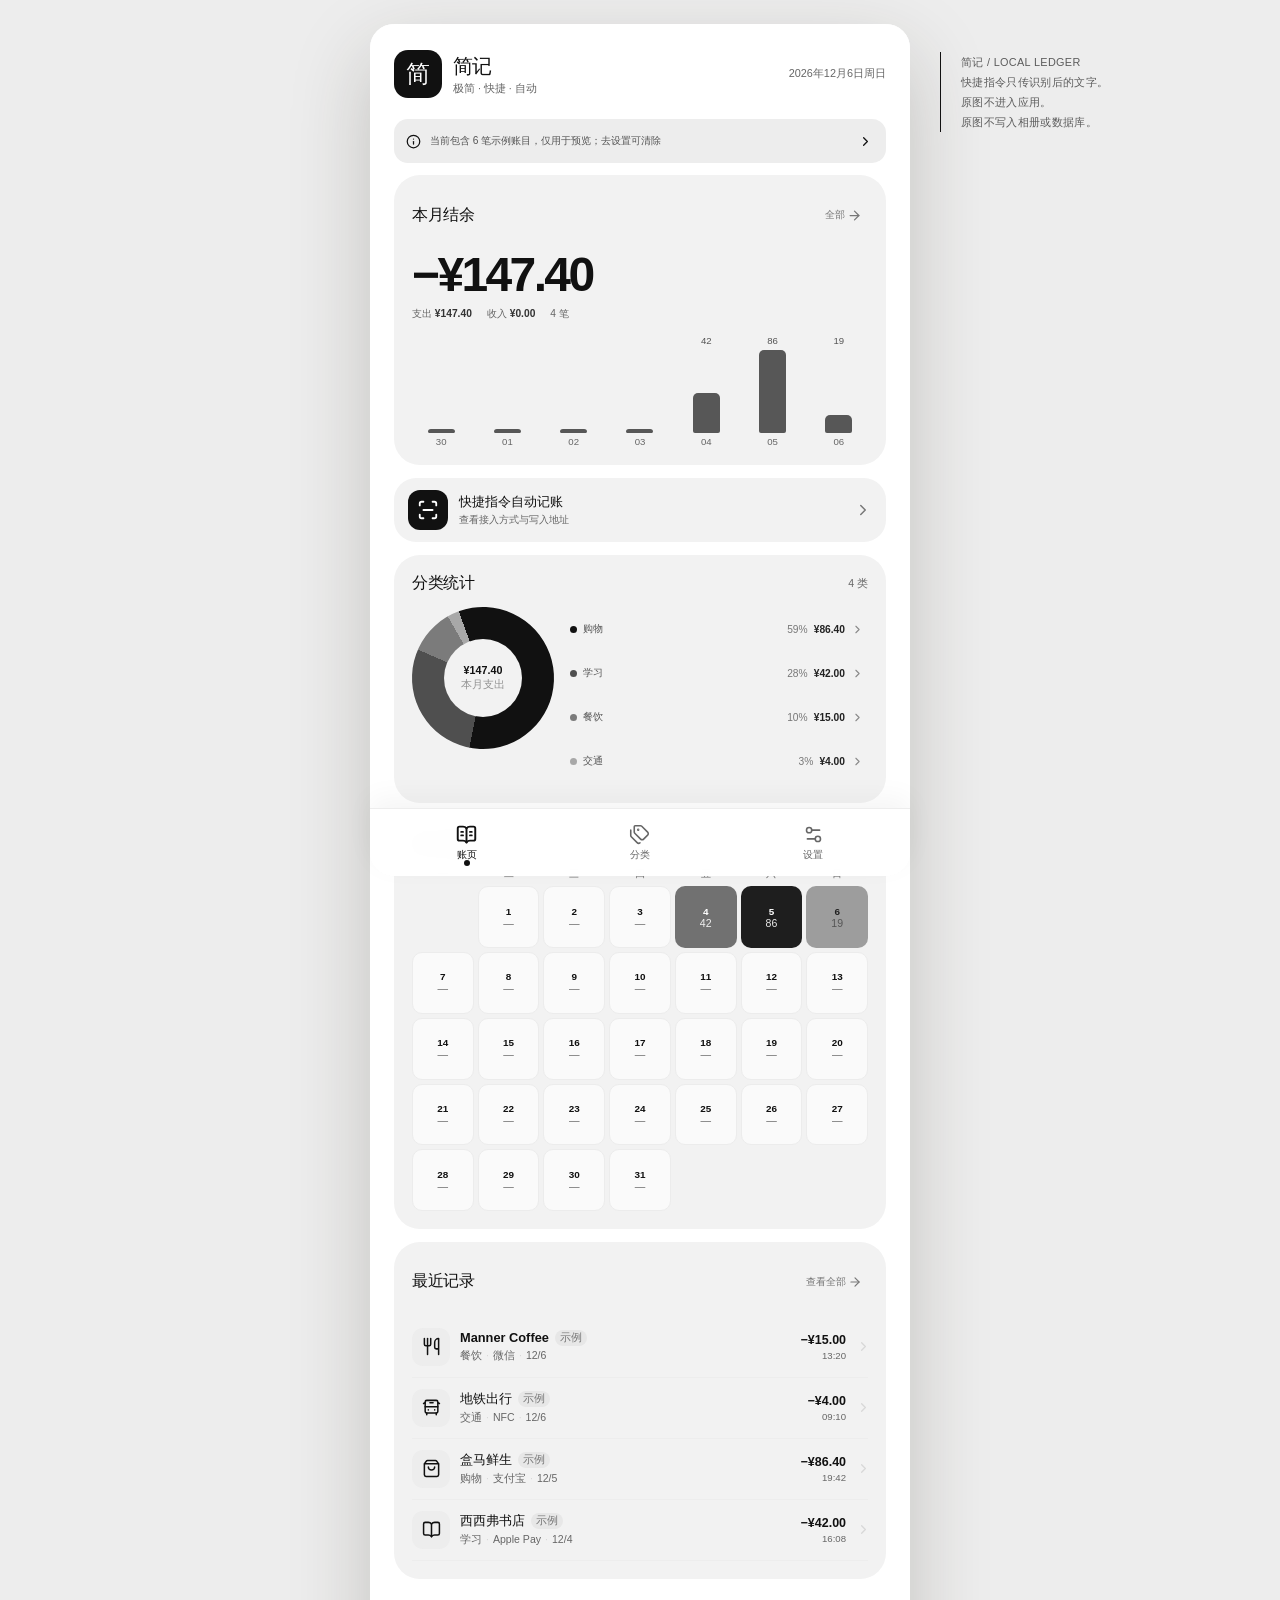
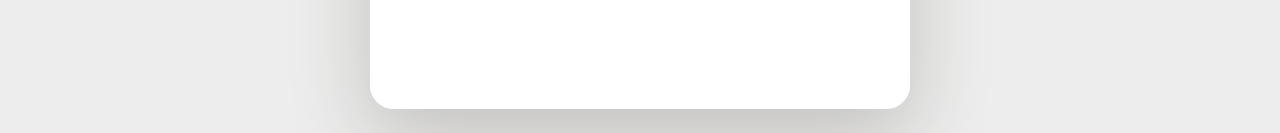
==== commit c49ce36b: "Release Jianji 0.3.3" ====
--- a/jianji/index.html
+++ b/jianji/index.html
@@ -23,9 +23,9 @@
     <meta name="format-detection" content="telephone=no" />
     <link rel="icon" href="/jianji/icons/favicon.svg" type="image/svg+xml" />
     <link rel="apple-touch-icon" href="/jianji/icons/apple-touch-icon.png" />
-    <script type="module" crossorigin src="/jianji/assets/main-BZLwLE57.js"></script>
+    <script type="module" crossorigin src="/jianji/assets/main-D4tGpONd.js"></script>
     <link rel="modulepreload" crossorigin href="/jianji/assets/parser-CamLEBMU.js">
-    <link rel="stylesheet" crossorigin href="/jianji/assets/main-CXWqRBZb.css">
+    <link rel="stylesheet" crossorigin href="/jianji/assets/main-CUPUGV8H.css">
   <link rel="manifest" href="/jianji/manifest.webmanifest"></head>
   <body>
     <div id="root"></div>
--- a/jianji/assets/main-CUPUGV8H.css
+++ b/jianji/assets/main-CUPUGV8H.css
@@ -0,0 +1 @@
+:root{--lightningcss-light:initial;--lightningcss-dark: ;color-scheme:light;color:#20231f;font-synthesis:none;text-rendering:optimizelegibility;--paper:#f2eee4;--paper-raised:#fbf8f0;--ink:#20231f;--ink-2:#65685f;--rule:#d8d1c2;--rule-dark:#b9b0a0;--moss:#315c56;--moss-pale:#dde7df;--stamp:#b64a37;--stamp-dark:#813225;--mustard:#d3a13d;--error:#8e2f2b;--safe-bottom:env(safe-area-inset-bottom,0px);background:#d8d1c3;font-family:PingFang SC,Hiragino Sans GB,Noto Sans CJK SC,-apple-system,BlinkMacSystemFont,sans-serif}*{box-sizing:border-box}html{background:#d8d1c3;min-width:320px;min-height:100%}body{min-width:320px;min-height:100dvh;color:var(--ink);overscroll-behavior-y:none;background:radial-gradient(circle at 50% -10%,#ffffff6b,#0000 45%),linear-gradient(135deg,#ded8cb 0%,#c9c0b0 100%);margin:0}body,button,input,textarea{font:inherit}button{color:inherit;-webkit-tap-highlight-color:transparent}button,a,input,textarea,[contenteditable=true]{touch-action:manipulation}button:focus-visible,input:focus-visible,textarea:focus-visible,[contenteditable=true]:focus-visible{outline:2px solid var(--moss);outline-offset:3px}::selection{color:var(--ink);background:#e7c6bd}::placeholder{color:#6c6e65;opacity:1}input,textarea{caret-color:var(--stamp)}button:disabled{opacity:.45;pointer-events:none}.app-shell{background:var(--paper);width:min(100%,540px);min-height:100dvh;margin:0 auto;position:relative;overflow-x:clip}.desk-surface{min-height:100dvh}.page{width:100%;min-height:100dvh;padding:calc(18px + env(safe-area-inset-top,0px)) 18px calc(112px + var(--safe-bottom));animation:.38s cubic-bezier(.2,.8,.2,1) both page-in}.view-review .desk-surface{padding-bottom:0}.view-review .page{padding-bottom:calc(14px + var(--safe-bottom))}.page-top{justify-content:space-between;align-items:flex-start;gap:16px;margin:8px 0 20px;display:flex}.page h1:focus{outline:none}.page-top h1{letter-spacing:-.025em;margin:4px 0 0;font-family:Kaiti SC,STKaiti,KaiTi,Songti SC,serif;font-size:clamp(2rem,8vw,2.6rem);font-weight:700;line-height:1.08}.compact-top{align-items:center}.compact-top h1{font-size:1.82rem}.header-spacer{width:42px}.brand-line{color:var(--ink-2);letter-spacing:.12em;text-transform:uppercase;margin:0;font-size:.67rem;font-weight:700}.brand-line span{color:var(--stamp);letter-spacing:.1em;margin-left:7px;font-size:.56rem}.date-stamp{border-left:1px solid var(--stamp);text-align:right;min-width:66px;color:var(--ink-2);grid-template-columns:1fr auto;align-items:baseline;padding-left:11px;display:grid}.date-stamp span{font-size:.72rem}.date-stamp strong{color:var(--ink);font-variant-numeric:tabular-nums;grid-column:2;font-family:Georgia,Times New Roman,serif;font-size:2.1rem;font-weight:500;line-height:.9}.date-stamp small{letter-spacing:.08em;grid-column:1/3;margin-top:4px;font-size:.64rem}.icon-button{border:1px solid var(--rule);cursor:pointer;background:#fbf8f08f;border-radius:50%;flex:none;place-items:center;width:44px;height:44px;display:inline-grid}.icon-button:hover{border-color:var(--rule-dark);background:var(--paper-raised)}.text-button{min-height:44px;color:var(--moss);cursor:pointer;white-space:nowrap;background:0 0;border:0;align-items:center;gap:3px;padding:8px 0;font-size:.76rem;font-weight:700;display:inline-flex}.danger-text{color:var(--error)}.ledger-sheet{background:var(--paper-raised);border-radius:3px;padding:21px 19px 14px;position:relative;box-shadow:0 18px 36px #43392b21,0 2px 4px #43392b14}.ledger-sheet:before{content:"";background:#b64a3799;width:1px;position:absolute;top:0;bottom:0;left:13px}.sheet-clip{background:#d9cbbb;width:36px;height:8px;position:absolute;top:-4px;right:22px;transform:rotate(-3deg)}.sheet-heading{justify-content:space-between;align-items:flex-start;gap:12px;margin:0 0 14px 7px;display:flex}.sheet-kicker{color:var(--ink-2);letter-spacing:.08em;margin:0;font-size:.7rem;font-weight:700}.sheet-count{color:var(--ink-2);margin:4px 0 0;font-size:.72rem}.summary-rule{border-bottom:1px solid var(--rule);color:var(--ink-2);justify-content:space-between;align-items:baseline;margin-left:7px;padding:11px 2px 9px;font-size:.78rem;display:flex}.summary-rule strong{color:var(--ink);font-variant-numeric:tabular-nums;font-family:Georgia,Iowan Old Style,serif;font-size:1.16rem;font-weight:500}.net-rule{border-bottom:0;padding-bottom:2px}.capture-strip{border:1px solid var(--rule-dark);text-align:left;cursor:pointer;background:#eee7d9;border-radius:3px;grid-template-columns:auto 1fr auto;align-items:center;gap:12px;width:100%;margin:18px 0 0;padding:15px 14px 15px 18px;display:grid;position:relative;box-shadow:0 10px 22px #48392714}.capture-strip:before{content:"";background:var(--stamp);width:2px;position:absolute;top:9px;bottom:9px;left:10px}.capture-strip:hover{background:#f7f2e7;transform:translateY(-1px)}.capture-strip-icon{background:var(--paper-raised);border:1px solid var(--rule);width:36px;height:36px;color:var(--stamp);border-radius:50%;place-items:center;display:grid}.capture-strip-copy{flex-direction:column;gap:3px;display:flex}.capture-strip-copy strong{font-size:.92rem}.capture-strip-copy span{color:var(--ink-2);font-size:.7rem}.capture-strip-action{color:var(--stamp);font-size:.78rem;font-weight:800}.privacy-line{color:var(--ink-2);align-items:center;gap:5px;margin:9px 2px 0;font-size:.67rem;line-height:1.4;display:flex}.privacy-line.compact{margin:0}.capture-secondary-line{justify-content:space-between;align-items:center;gap:10px;display:flex}.capture-secondary-line .privacy-line{flex:1}.capture-secondary-line .text-button{color:var(--ink-2);font-size:.64rem;font-weight:600}.section-heading{justify-content:space-between;align-items:baseline;gap:12px;margin-bottom:8px;display:flex}.section-heading h2{letter-spacing:-.01em;margin:0;font-family:Kaiti SC,STKaiti,KaiTi,serif;font-size:1.2rem}.section-heading>span{color:var(--ink-2);font-size:.7rem}.ledger-row{border:0;border-bottom:1px dashed var(--rule);text-align:left;cursor:pointer;background:0 0;grid-template-columns:36px minmax(0,1fr) auto 14px;align-items:center;gap:10px;width:100%;padding:11px 0;display:grid}.category-mark{border:1px solid color-mix(in srgb, var(--mark-color) 54%, #fff);background:color-mix(in srgb, var(--mark-color) 14%, #fbf8f0);width:36px;height:36px;color:var(--mark-color);border-radius:3px 9px 3px 3px;place-items:center;font-family:Kaiti SC,STKaiti,serif;font-size:.9rem;font-weight:800;display:grid}.category-mark.is-small{width:28px;height:28px;font-size:.76rem}.ledger-row-main{flex-direction:column;gap:3px;min-width:0;display:flex}.ledger-row-title{text-overflow:ellipsis;white-space:nowrap;font-size:.86rem;font-weight:700;overflow:hidden}.ledger-row-meta{color:var(--ink-2);text-overflow:ellipsis;white-space:nowrap;font-size:.68rem;overflow:hidden}.meta-dot{color:var(--rule-dark);margin:0 4px}.sample-mark{border:1px solid var(--rule-dark);color:var(--ink-2);vertical-align:1px;border-radius:2px;margin-left:6px;padding:0 3px;font-size:.53rem;font-weight:500;display:inline-block}.ledger-row-side{flex-direction:column;align-items:flex-end;gap:3px;display:flex}.ledger-amount{font-variant-numeric:tabular-nums;white-space:nowrap;font-family:Georgia,Iowan Old Style,serif;font-size:.9rem;font-weight:600}.ledger-time{color:var(--ink-2);font-variant-numeric:tabular-nums;font-size:.6rem}.ledger-chevron{color:var(--rule-dark)}.empty-slip{color:var(--ink-2);border-top:1px solid var(--rule-dark);align-items:flex-start;gap:12px;padding:20px 4px 12px;display:flex}.empty-slip>svg{color:var(--stamp);flex:none}.empty-slip div{flex-direction:column;gap:4px;display:flex}.empty-slip strong{color:var(--ink);font-size:.85rem}.empty-slip span{font-size:.7rem;line-height:1.55}.category-bars{border-top:1px solid var(--rule-dark);padding-top:3px}.category-bar-row{border-bottom:1px dashed var(--rule);grid-template-columns:28px 48px 1fr auto;align-items:center;gap:9px;padding:8px 0;display:grid}.category-bar-name{color:var(--ink-2);font-size:.74rem}.category-bar-track{background:#e4ded1;height:3px;overflow:hidden}.category-bar-track i{height:100%;display:block}.category-bar-value{font-variant-numeric:tabular-nums;font-family:Georgia,serif;font-size:.76rem}.recent-block{margin-top:30px}.shortcut-note{border-top:1px solid var(--stamp);border-bottom:1px solid var(--rule);color:var(--ink-2);grid-template-columns:auto 1fr auto;align-items:start;gap:10px;margin:32px 0 0;padding:17px 2px 4px;display:grid}.shortcut-note>svg{color:var(--stamp);margin-top:2px}.shortcut-note p{margin:0;font-size:.71rem;line-height:1.55}.shortcut-note strong{color:var(--ink)}.bottom-nav{z-index:30;width:min(100%,540px);padding:8px 10px calc(8px + var(--safe-bottom));border-top:1px solid var(--rule-dark);-webkit-backdrop-filter:blur(12px);backdrop-filter:blur(12px);background:#fbf8f0f5;grid-template-columns:repeat(3,minmax(0,1fr));display:grid;position:fixed;bottom:0;left:50%;transform:translate(-50%);box-shadow:0 -10px 28px #3a302514}.nav-tab{min-height:51px;color:var(--ink-2);cursor:pointer;background:0 0;border:0;flex-direction:column;justify-content:center;align-items:center;gap:3px;font-size:.62rem;display:flex;position:relative}.nav-tab:after{content:"";background:0 0;width:22px;height:2px;position:absolute;bottom:2px}.nav-tab.is-active{color:var(--ink);font-weight:700}.nav-tab.is-active:after,.nav-capture.is-active:after{background:var(--stamp)}.nav-capture svg{transform:translateY(-1px)}.scan-sheet{background:var(--paper-raised);border:1px solid var(--rule-dark);margin-top:10px;padding:17px 16px 18px;position:relative;overflow:hidden;box-shadow:0 18px 40px #43392b1f}.scan-sheet:after{content:"";opacity:0;background:linear-gradient(90deg,#0000,#b64a3799,#0000);height:1px;position:absolute;top:52px;left:0;right:0}.scan-sheet.is-busy:after{opacity:1;animation:1.65s ease-in-out infinite scan-sweep}.scan-sheet-top{justify-content:space-between;align-items:center;gap:10px;display:flex}.scan-badge{color:var(--stamp);letter-spacing:.04em;align-items:center;gap:5px;font-size:.68rem;font-weight:800;display:inline-flex}.scan-tray{text-align:center;border:1px dashed var(--rule-dark);cursor:text;background:#f7f2e8;flex-direction:column;justify-content:center;align-items:center;gap:9px;min-height:298px;margin:21px 0 15px;padding:30px 18px 20px;display:flex;position:relative}.scan-tray-icon{width:62px;height:62px;color:var(--moss);border:1px solid var(--rule);background:var(--paper-raised);border-radius:50%;place-items:center;margin-bottom:7px;display:grid}.scan-tray strong{font-size:1rem}.scan-tray>span{color:var(--ink-2);font-size:.7rem}.scan-corner{border-color:var(--stamp);border-style:solid;width:16px;height:16px;position:absolute}.scan-corner.top-left{border-width:2px 0 0 2px;top:10px;left:10px}.scan-corner.top-right{border-width:2px 2px 0 0;top:10px;right:10px}.scan-corner.bottom-left{border-width:0 0 2px 2px;bottom:10px;left:10px}.scan-corner.bottom-right{border-width:0 2px 2px 0;bottom:10px;right:10px}.paste-target{border-bottom:1px solid var(--rule-dark);width:min(100%,280px);min-height:44px;color:var(--ink-2);margin-top:12px;padding:8px 10px;font-size:.72rem;line-height:1.45}.paste-target:focus{border-bottom-color:var(--moss);color:var(--ink)}.primary-stamp{border:1px solid var(--stamp-dark);background:var(--stamp);color:#fffaf1;letter-spacing:.02em;cursor:pointer;border-radius:3px;justify-content:center;align-items:center;gap:8px;min-height:48px;padding:11px 22px;font-size:.82rem;font-weight:800;display:inline-flex;box-shadow:0 9px 18px #81322533}.primary-stamp.compact{min-height:44px;padding:9px 17px}.save-stamp{width:100%}.secondary-button{border:1px solid var(--rule-dark);min-height:44px;color:var(--ink);cursor:pointer;background:0 0;border-radius:3px;justify-content:center;align-items:center;gap:7px;padding:9px 14px;font-size:.76rem;font-weight:700;display:inline-flex}.secondary-button.danger{color:var(--error);border-color:#c8a7a1}.microcopy{color:var(--ink-2);margin:11px 0 0;font-size:.67rem;line-height:1.55}.inline-error{border-left:2px solid var(--error);color:var(--error);background:#f5e5e1;margin:12px 0 0;padding:10px 12px;font-size:.72rem;line-height:1.5}.scan-progress{margin-top:6px}.scan-progress-label{color:var(--ink-2);justify-content:space-between;gap:12px;margin-bottom:8px;font-size:.7rem;display:flex}.progress-track{background:var(--rule);height:2px;overflow:hidden}.progress-track i{background:var(--stamp);transform-origin:0;width:100%;height:100%;transition:transform .25s;display:block}.scan-steps{color:#6d6f66;justify-content:space-between;margin-top:9px;font-size:.59rem;display:flex}.mode-switch{width:100%;min-height:44px;color:var(--moss);cursor:pointer;background:0 0;border:0;justify-content:center;align-items:center;gap:5px;margin-top:13px;font-size:.72rem;font-weight:700;display:flex}.text-draft{padding-top:20px}.text-draft-heading{align-items:flex-start;gap:10px;margin-bottom:12px;display:flex}.text-draft-heading>svg{color:var(--stamp);margin-top:2px}.text-draft-heading div{flex-direction:column;gap:3px;display:flex}.text-draft-heading strong{font-size:.9rem}.text-draft-heading span{color:var(--ink-2);font-size:.68rem}.text-draft textarea{resize:vertical;border:1px solid var(--rule);width:100%;color:var(--ink);background:#fffdf8;border-radius:3px;padding:12px;font-size:.82rem;line-height:1.65}.text-draft .primary-stamp{width:100%;margin-top:12px}.privacy-panel{border-top:1px solid var(--rule);grid-template-columns:35px 1fr;gap:10px;margin-top:18px;padding:13px 2px 0;display:grid}.privacy-panel>div{width:34px;height:34px;color:var(--moss);border:1px solid var(--rule);border-radius:50%;place-items:center;display:grid}.privacy-panel p{color:var(--ink-2);margin:0;font-size:.68rem;line-height:1.6}.confidence-stamp{color:var(--moss);border:1px solid;align-self:flex-start;padding:4px 7px;font-size:.62rem;font-weight:800;transform:rotate(-2deg)}.confidence-stamp.mid{color:#8e6429}.confidence-stamp.low{color:var(--error)}.review-form{flex-direction:column;gap:17px;display:flex}.receipt-draft{background:var(--paper-raised);clip-path:polygon(0 0,100% 0,100% calc(100% - 9px),96% 100%,92% calc(100% - 8px),88% 100%,84% calc(100% - 8px),80% 100%,76% calc(100% - 8px),72% 100%,68% calc(100% - 8px),64% 100%,60% calc(100% - 8px),56% 100%,52% calc(100% - 8px),48% 100%,44% calc(100% - 8px),40% 100%,36% calc(100% - 8px),32% 100%,28% calc(100% - 8px),24% 100%,20% calc(100% - 8px),16% 100%,12% calc(100% - 8px),8% 100%,4% calc(100% - 8px),0 100%);padding:18px 18px 22px;position:relative;box-shadow:0 14px 32px #43392b1f}.receipt-draft:before{content:"";background:#b64a3794;width:1px;position:absolute;inset:0 auto 0 12px}.receipt-draft>*{margin-left:7px}.receipt-head{justify-content:space-between;align-items:center;gap:10px;margin-bottom:20px;display:flex}.receipt-label{color:var(--moss);align-items:center;gap:5px;font-size:.65rem;font-weight:800;display:inline-flex}.receipt-confidence{color:var(--ink-2);font-size:.62rem}.receipt-notch{display:none}.field-label{color:var(--ink-2);letter-spacing:.03em;margin:0 0 5px;font-size:.65rem;font-weight:700;display:block}.review-form label{display:block}.review-form input,.transaction-sheet input{border:0;border-bottom:1px solid var(--rule-dark);width:100%;min-height:40px;color:var(--ink);background:0 0;padding:7px 2px;font-size:.82rem}.review-form input:focus,.transaction-sheet input:focus{border-bottom-color:var(--moss)}.merchant-input{font-family:Kaiti SC,STKaiti,KaiTi,serif;font-weight:700;font-size:1.45rem!important}.amount-editor{border-bottom:1px solid var(--rule-dark);grid-template-columns:auto 1fr auto;align-items:baseline;gap:6px;margin:18px 0 16px;padding:6px 0 9px;display:grid}.currency-symbol{color:var(--ink-2);font-family:Georgia,serif;font-size:1.15rem}.amount-input{font-variant-numeric:tabular-nums;background:0 0;min-width:0;line-height:1;border:0!important;padding:0!important;font-family:Georgia,Iowan Old Style,serif!important;font-size:clamp(2.1rem,10vw,3rem)!important;font-weight:500!important}.direction-toggle{border:1px solid var(--rule);align-self:center;gap:2px;padding:2px;display:flex}.direction-toggle button{min-width:44px;min-height:44px;color:var(--ink-2);cursor:pointer;background:0 0;border:0;padding:8px 10px;font-size:.66rem;font-weight:700}.direction-toggle button.is-active{background:var(--ink);color:var(--paper-raised)}.direction-toggle button.is-active.income{background:var(--moss)}.field-row{grid-template-columns:1fr 1fr;gap:12px;margin-bottom:14px;display:grid}.field-row.small{gap:10px}.duplicate-alert{color:var(--error);background:#f5e5e1;border-top:1px solid #c8a7a1;border-bottom:1px solid #c8a7a1;gap:9px;padding:11px 12px;display:flex}.duplicate-alert div{flex-direction:column;gap:3px;display:flex}.duplicate-alert strong{font-size:.76rem}.duplicate-alert span{font-size:.67rem;line-height:1.45}.review-category{margin-top:3px}.category-chip-row{scrollbar-width:thin;gap:7px;padding:3px 0 8px;display:flex;overflow-x:auto}.category-chip{border:1px solid var(--rule);min-height:44px;color:var(--ink-2);cursor:pointer;background:0 0;border-radius:999px;flex:none;align-items:center;gap:6px;padding:6px 11px;font-size:.7rem;display:inline-flex}.category-chip-dot{background:var(--chip-color);border-radius:50%;width:6px;height:6px}.category-chip.is-selected{border-color:var(--chip-color);background:color-mix(in srgb, var(--chip-color) 10%, #fbf8f0);color:var(--ink);font-weight:700}.suggestion-note{color:var(--ink-2);align-items:center;gap:5px;margin-top:4px;font-size:.66rem;display:flex}.evidence-block{border-top:1px solid var(--rule-dark);padding:13px 0 0}.evidence-heading{color:var(--ink-2);align-items:baseline;gap:5px;font-size:.66rem;display:flex}.evidence-heading strong{color:var(--ink);font-size:.75rem}.evidence-heading span{margin-left:auto}.evidence-block ul{color:var(--ink-2);margin:9px 0 0;padding:0 0 0 18px;font-size:.68rem;line-height:1.65}.raw-toggle{min-height:44px;color:var(--moss);cursor:pointer;background:0 0;border:0;align-items:center;gap:4px;padding:10px 0 0;font-size:.66rem;display:inline-flex}.raw-toggle svg{transition:transform .18s}.raw-toggle svg.rotate{transform:rotate(180deg)}.evidence-block pre{white-space:pre-wrap;word-break:break-word;background:#e9e2d4;max-height:230px;padding:10px;font-family:ui-monospace,SFMono-Regular,Menlo,monospace;font-size:.64rem;line-height:1.55;overflow:auto}.privacy-footnote{color:var(--ink-2);align-items:center;gap:7px;font-size:.66rem;display:flex}.privacy-footnote svg{color:var(--moss);flex:none}.sticky-action-bar{z-index:20;padding:13px 0 calc(13px + var(--safe-bottom));background:linear-gradient(180deg, #f2eee400, var(--paper) 23%);grid-template-columns:.7fr 1.3fr;gap:9px;display:grid;position:sticky;bottom:0}.sticky-action-bar .secondary-button{background:var(--paper);min-height:48px}.sticky-action-bar .primary-stamp{min-height:48px}.sticky-action-bar .save-stamp{width:100%}.month-switcher{grid-template-columns:42px 1fr 42px;align-items:center;gap:8px;margin:1px 0 15px;display:grid}.month-label{cursor:pointer;background:0 0;border:0;flex-direction:column;justify-content:center;align-items:center;min-height:44px;font-family:Kaiti SC,STKaiti,serif;font-size:1.16rem;font-weight:700;display:flex}.month-label span{color:var(--ink-2);margin-top:2px;font-family:PingFang SC,sans-serif;font-size:.59rem;font-weight:500}.ledger-total-line{border-top:1px solid var(--rule-dark);border-bottom:1px solid var(--rule-dark);grid-template-columns:1fr 1fr 1fr;display:grid}.ledger-total-line span{color:var(--ink-2);border-right:1px solid var(--rule);flex-direction:column;gap:4px;padding:10px 8px;font-size:.62rem;display:flex}.ledger-total-line span:last-child{border-right:0}.ledger-total-line strong{color:var(--ink);font-variant-numeric:tabular-nums;font-family:Georgia,serif;font-size:.83rem;font-weight:600}.search-field{border-bottom:1px solid var(--rule-dark);color:var(--ink-2);align-items:center;gap:8px;margin:15px 0 10px;display:flex}.search-field input{min-height:44px;color:var(--ink);background:0 0;border:0;flex:1;font-size:.76rem}.filter-tabs{border-bottom:1px solid var(--rule);gap:2px;display:flex}.filter-tabs button{min-height:44px;color:var(--ink-2);cursor:pointer;background:0 0;border:0;border-bottom:2px solid #0000;padding:6px 16px;font-size:.72rem}.filter-tabs button.is-active{border-bottom-color:var(--stamp);color:var(--ink);font-weight:700}.ledger-day{margin-top:17px}.day-rule{border-bottom:1px solid var(--rule-dark);color:var(--ink-2);justify-content:space-between;padding:7px 0;font-size:.64rem;display:flex}.day-rule span:last-child{font-variant-numeric:tabular-nums;font-family:Georgia,serif}.empty-ledger{text-align:center;border-top:1px solid var(--rule-dark);border-bottom:1px solid var(--rule);margin-top:30px;padding:36px 16px}.empty-ledger-number{color:var(--rule-dark);margin:0 0 8px;font-family:Kaiti SC,STKaiti,serif;font-size:2.1rem}.empty-ledger strong{font-size:.88rem;display:block}.empty-ledger span{color:var(--ink-2);margin-top:7px;font-size:.7rem;line-height:1.55;display:block}.page-intro{color:var(--ink-2);margin:-7px 0 18px;font-size:.72rem;line-height:1.6}.category-editor{background:var(--paper-raised);margin:0 0 18px;padding:15px;box-shadow:0 12px 26px #43392b1f}.editor-heading{justify-content:space-between;align-items:center;margin-bottom:14px;display:flex}.editor-heading>div{align-items:center;gap:7px;display:flex}.editor-heading strong{font-size:.84rem}.category-editor label{margin-bottom:12px;display:block}.category-editor input{border:0;border-bottom:1px solid var(--rule-dark);background:0 0;width:100%;min-height:40px;padding:7px 2px}.color-row{flex-wrap:wrap;gap:9px;margin:8px 0 15px;display:flex}.color-row button{cursor:pointer;border:2px solid #0000;border-radius:50%;flex:0 0 44px;width:44px;height:44px}.color-row button.is-selected{border-color:var(--ink);outline:2px solid var(--paper-raised);outline-offset:-4px}.category-page-list{border-top:1px solid var(--rule-dark)}.category-file-row{border:0;border-bottom:1px dashed var(--rule);text-align:left;cursor:pointer;background:0 0;grid-template-columns:36px minmax(0,1fr) auto 16px;align-items:center;gap:10px;width:100%;padding:12px 0;display:grid}.category-file-main{flex-direction:column;gap:3px;min-width:0;display:flex}.custom-mark{border:1px solid var(--rule-dark);color:var(--ink-2);margin-left:6px;padding:1px 3px;font-size:.5rem;font-weight:500}.category-file-keywords{text-overflow:ellipsis;white-space:nowrap;color:var(--ink-2);font-size:.63rem;overflow:hidden}.category-file-total{font-variant-numeric:tabular-nums;flex-direction:column;align-items:flex-end;font-family:Georgia,serif;font-size:.75rem;display:flex}.category-file-total small{color:var(--ink-2);margin-top:2px;font-family:PingFang SC,sans-serif;font-size:.56rem}.category-file-row>svg{color:var(--rule-dark)}.shortcut-primary{border-top:1px solid var(--rule-dark);background:#e9e2d4;margin-top:-5px;padding:15px}.shortcut-primary .settings-copy{color:#575b52}.fallback-details{padding:2px 0}.fallback-details summary{cursor:pointer;min-height:44px;color:var(--moss);align-items:center;font-size:.78rem;font-weight:700;display:flex}.fallback-details summary::marker{color:var(--stamp)}.fallback-details[open] summary{margin-bottom:7px}.compact-steps{margin-bottom:10px}.settings-block{border-bottom:1px solid var(--rule);margin-bottom:24px;padding-bottom:22px}.settings-heading{align-items:center;gap:7px;margin-bottom:9px;display:flex}.settings-heading h2{margin:0;font-family:Kaiti SC,STKaiti,KaiTi,serif;font-size:1.08rem}.settings-copy{color:var(--ink-2);margin:0 0 12px;font-size:.7rem;line-height:1.65}.shortcut-steps{border-top:1px solid var(--rule);margin:0;padding:0;list-style:none}.shortcut-steps li{border-bottom:1px dashed var(--rule);color:var(--ink-2);grid-template-columns:24px 1fr;gap:8px;padding:9px 0;font-size:.7rem;line-height:1.5;display:grid}.shortcut-steps li span{border:1px solid var(--stamp);width:20px;height:20px;color:var(--stamp);border-radius:50%;place-items:center;font-family:Georgia,serif;font-size:.62rem;display:grid}.url-box{background:#e9e2d4;margin:12px 0;padding:10px 11px;overflow-x:auto}.url-box code{white-space:nowrap;color:var(--ink);font-family:ui-monospace,SFMono-Regular,Menlo,monospace;font-size:.63rem}.settings-actions{flex-wrap:wrap;gap:8px;display:flex}.settings-actions.vertical{flex-direction:column;align-items:stretch}.settings-actions .secondary-button{flex:1}.setting-toggle{border-top:1px solid var(--rule);cursor:pointer;justify-content:space-between;align-items:center;gap:16px;padding:12px 0;display:flex;position:relative}.setting-toggle span{flex-direction:column;gap:3px;display:flex}.setting-toggle strong{font-size:.77rem}.setting-toggle small{color:var(--ink-2);font-size:.64rem;line-height:1.45}.setting-toggle input{opacity:0;pointer-events:none;position:absolute}.setting-toggle:focus-within{outline:2px solid var(--moss);outline-offset:3px}.setting-toggle i{background:var(--rule);border-radius:999px;flex:none;width:42px;height:24px;transition:background .2s;position:relative}.setting-toggle i:after{content:"";background:var(--paper-raised);border-radius:50%;width:18px;height:18px;transition:transform .2s;position:absolute;top:3px;left:3px;box-shadow:0 1px 3px #0003}.setting-toggle input:checked+i:after{transform:translate(18px)}.privacy-proof{grid-template-columns:34px 1fr;gap:10px;padding-top:13px;display:grid}.privacy-proof>div{border:1px solid var(--rule);width:34px;height:34px;color:var(--moss);border-radius:50%;place-items:center;display:grid}.privacy-proof p{color:var(--ink-2);margin:0;font-size:.68rem;line-height:1.6}.installed-state{color:var(--moss);align-items:center;gap:7px;padding:12px 0;font-size:.76rem;font-weight:700;display:flex}.about-block{border-bottom:0}.sheet-backdrop{z-index:50;top:var(--sheet-viewport-top,0px);height:var(--sheet-viewport-height,100dvh);-webkit-backdrop-filter:blur(2px);backdrop-filter:blur(2px);background:#20231f52;justify-content:center;align-items:flex-end;min-height:0;display:flex;position:fixed;bottom:auto;left:0;right:0;overflow:hidden}.transaction-sheet{width:min(100%,540px);max-height:calc(var(--sheet-viewport-height,100dvh) - 6px);overscroll-behavior:contain;-webkit-overflow-scrolling:touch;background:var(--paper);padding:9px 18px calc(20px + var(--safe-bottom));border-radius:18px 18px 0 0;scroll-padding-block:24px 120px;animation:.3s cubic-bezier(.2,.8,.2,1) both sheet-up;overflow-y:auto;box-shadow:0 -20px 50px #1f1a153d}.sheet-backdrop.is-keyboard-open .transaction-sheet{padding-bottom:14px}.sheet-drag-handle{background:var(--rule-dark);border-radius:999px;width:36px;height:4px;margin:0 auto 10px}.sheet-title-row{justify-content:space-between;align-items:flex-start;gap:12px;margin-bottom:16px;display:flex}.sheet-title-row h2{margin:4px 0 0;font-family:Kaiti SC,STKaiti,serif;font-size:1.2rem}.transaction-sheet label{margin-bottom:13px;display:block}.transaction-sheet input{scroll-margin-block:24px 120px;font-size:16px}.compact-editor{margin:10px 0 15px}.compact-chips{flex-wrap:wrap;overflow:visible}.sheet-actions{justify-content:space-between;align-items:center;gap:8px;margin-top:14px;display:flex}.sheet-actions .primary-stamp{flex:1}.delete-confirm{color:var(--error);flex-wrap:wrap;align-items:center;gap:7px;font-size:.7rem;display:flex}.delete-confirm .text-button{color:var(--error)}.delete-confirm .text-button:last-child{color:var(--ink-2)}.toast{z-index:70;left:50%;bottom:calc(88px + var(--safe-bottom));background:var(--ink);width:max-content;max-width:calc(100% - 36px);color:var(--paper-raised);border-radius:4px;align-items:center;gap:7px;padding:10px 12px;font-size:.72rem;animation:.22s both toast-in;display:flex;position:fixed;transform:translate(-50%);box-shadow:0 10px 30px #0003}.toast button{width:24px;height:24px;color:var(--paper-raised);cursor:pointer;background:0 0;border:0;place-items:center;display:grid}.loading-screen{background:var(--paper);min-height:100dvh;color:var(--ink-2);align-content:center;place-items:center;gap:14px;font-size:.75rem;display:grid}.loading-mark{border:1px solid var(--ink);background:var(--paper-raised);border-radius:2px;width:52px;height:60px;padding:10px 8px 8px 13px;position:relative;box-shadow:0 12px 24px #00000014}.loading-mark:before{content:"";background:var(--stamp);width:1px;position:absolute;top:8px;bottom:8px;left:7px}.loading-mark span{background:var(--rule-dark);height:1px;margin:7px 0 0 7px;display:block}@keyframes page-in{0%{opacity:0;transform:translateY(7px)}to{opacity:1;transform:none}}@keyframes scan-sweep{0%{opacity:.1;top:65px}20%{opacity:.9}80%{opacity:.8}to{opacity:.1;top:calc(100% - 45px)}}@keyframes sheet-up{0%{opacity:.7;transform:translateY(30px)}to{opacity:1;transform:none}}@keyframes toast-in{0%{opacity:0;transform:translate(-50%)translateY(8px)}to{opacity:1;transform:translate(-50%)}}@media (width<=340px){.home-top{gap:8px}.home-top>div:first-child{min-width:0}.home-top h1{white-space:nowrap;font-size:1.68rem}.date-stamp{min-width:56px}.brand-line{letter-spacing:.08em}}@media (width>=1000px){body:after{content:"简记 / LOCAL LEDGER\a 快捷指令只传识别后的文字。\a 原图不进入应用。\a 原图不写入相册或数据库。";border-left:1px solid var(--stamp);white-space:pre-line;width:190px;color:var(--ink-2);letter-spacing:.03em;padding-left:20px;font-size:.68rem;line-height:1.85;position:fixed;top:52px;left:calc(50% + 300px)}}@media (width>=760px){body{padding:24px 0}.app-shell{border-radius:24px;min-height:calc(100dvh - 48px);overflow:hidden;box-shadow:0 30px 80px #2f271d38}.desk-surface{min-height:calc(100dvh - 48px)}.page{min-height:calc(100dvh - 48px);padding-left:30px;padding-right:30px}.bottom-nav{border-radius:0 0 24px 24px;width:540px;bottom:24px}.sticky-action-bar{padding-bottom:14px}}@media (width<=360px){.page{padding-left:14px;padding-right:14px}.ledger-row{grid-template-columns:32px minmax(0,1fr) auto}.ledger-chevron{display:none}.category-mark{width:32px;height:32px}}@media (prefers-reduced-motion:reduce){*,:before,:after{scroll-behavior:auto!important;transition-duration:.001ms!important;animation-duration:.001ms!important;animation-iteration-count:1!important}}:root{--paper:#f7f7f7;--paper-raised:#fff;--ink:#111;--ink-2:#747474;--rule:#e8e8e8;--rule-dark:#d8d8d8;--moss:#111;--moss-pale:#ededed;--stamp:#111;--stamp-dark:#000;--mustard:#8b8b8b;--error:#b73535}body{color:var(--ink);background:#ededed}.app-shell{background:#fff}.page{padding:calc(18px + env(safe-area-inset-top,0px)) 16px calc(106px + var(--safe-bottom))}.page-top{margin:6px 0 20px}.page-top h1,.section-heading h2,.settings-heading h2,.sheet-title-row h2,.month-label{letter-spacing:-.03em;font-family:PingFang SC,Hiragino Sans GB,Noto Sans CJK SC,sans-serif}.page-top h1{font-size:2rem;font-weight:750}.brand-line{color:#999;letter-spacing:.08em;font-size:.6rem}.brand-line span{color:#111;font-size:.52rem}.icon-button{color:#111;background:#f1f1f1;border:0}.icon-button:hover{background:#e8e8e8}.text-button{color:#777;min-height:40px}.text-button:hover{color:#111}.home-page{background:#fff}.home-header{grid-template-columns:48px 1fr auto;align-items:center;gap:11px;margin:8px 0 21px;display:grid}.app-logo{color:#fff;background:#111;border-radius:14px;place-items:center;width:48px;height:48px;font-size:1.5rem;font-weight:750;display:grid}.home-header-copy h1{letter-spacing:-.03em;margin:0;font-size:1.28rem;font-weight:750}.home-header-copy span{color:#666;margin-top:2px;font-size:.66rem;display:block}.home-date{color:#666;white-space:nowrap;font-size:.68rem}.overview-card{background:#f2f2f2;border-radius:26px;margin-bottom:13px;padding:18px}.card-heading{justify-content:space-between;align-items:center;gap:12px;margin-bottom:13px;display:flex}.card-heading h2{letter-spacing:-.02em;margin:0;font-size:.98rem;font-weight:700}.card-heading>span{color:#666;font-size:.66rem}.card-link{color:#777;cursor:pointer;background:0 0;border:0;align-items:center;gap:2px;min-height:44px;font-size:.62rem;display:inline-flex}.balance-number{letter-spacing:-.055em;font-variant-numeric:tabular-nums;margin:1px 0 7px;font-family:PingFang SC,sans-serif;font-size:clamp(2.3rem,11vw,3rem);font-weight:760;line-height:1.05}.balance-meta{color:#666;align-items:center;gap:15px;font-size:.64rem;display:flex}.balance-meta strong{color:#333;font-weight:650}.daily-bars{grid-template-columns:repeat(7,1fr);align-items:end;gap:8px;height:112px;margin-top:14px;display:grid}.daily-bar-column{flex-direction:column;justify-content:flex-end;align-items:center;gap:3px;height:100%;display:flex}.daily-bar-value{color:#555;font-variant-numeric:tabular-nums;min-height:12px;font-size:.6rem}.daily-bar-track{flex:1;justify-content:center;align-items:flex-end;width:100%;display:flex}.daily-bar-track i{background:#575757;border-radius:5px 5px 2px 2px;width:60%;max-width:27px;min-height:4px;display:block}.daily-bar-label{color:#666;font-variant-numeric:tabular-nums;font-size:.6rem}.home-actions{gap:5px;margin:12px 0 13px;display:grid}.shortcut-card{text-align:left;cursor:pointer;background:#f2f2f2;border:0;border-radius:22px;grid-template-columns:40px 1fr auto;align-items:center;gap:11px;width:100%;min-height:64px;padding:12px 14px;display:grid}.shortcut-icon{color:#fff;background:#111;border-radius:12px;place-items:center;width:40px;height:40px;display:grid}.shortcut-card strong{margin-bottom:2px;font-size:.8rem;display:block}.shortcut-card small{color:#666;font-size:.64rem;line-height:1.35;display:block}.shortcut-card>svg{color:#777}.manual-capture-link{color:#858585;cursor:pointer;background:0 0;border:0;justify-content:center;align-items:center;gap:5px;min-height:44px;font-size:.62rem;display:flex}.category-overview-card{padding-bottom:20px}.category-overview-body{grid-template-columns:142px minmax(0,1fr);align-items:center;gap:12px;display:grid}.donut-wrap{place-items:center;display:grid}.donut-chart{border-radius:50%;place-items:center;width:142px;height:142px;display:grid;transform:rotate(-20deg)}.donut-center{background:#f2f2f2;border-radius:50%;flex-direction:column;justify-content:center;align-items:center;width:78px;height:78px;display:flex;transform:rotate(20deg)}.donut-center strong{white-space:nowrap;font-variant-numeric:tabular-nums;font-size:.67rem}.donut-center span{color:#929292;margin-top:2px;font-size:.49rem}.category-ranking{flex-direction:column;gap:10px;min-width:0;display:flex}.category-rank-row{grid-template-columns:7px minmax(0,1fr) auto auto;align-items:center;gap:6px;font-size:.64rem;display:grid}.rank-dot{border-radius:50%;width:7px;height:7px}.rank-name{color:#555;text-overflow:ellipsis;white-space:nowrap;overflow:hidden}.rank-percent{color:#777;font-variant-numeric:tabular-nums}.category-rank-row strong{color:#222;font-variant-numeric:tabular-nums;font-size:.64rem;font-weight:650}.calendar-weekdays{color:#6f6f6f;text-align:center;grid-template-columns:repeat(7,1fr);gap:4px;margin-bottom:5px;font-size:.6rem;display:grid}.calendar-grid{grid-template-columns:repeat(7,1fr);gap:4px;display:grid}.calendar-empty{aspect-ratio:1}.calendar-cell{aspect-ratio:1;background:#fafafa;border:1px solid #ececec;border-radius:10px;flex-direction:column;justify-content:center;align-items:center;gap:0;display:flex}.calendar-cell strong{font-size:.62rem;font-weight:650}.calendar-cell small{color:#666;font-variant-numeric:tabular-nums;font-size:.52rem}.calendar-cell.has-spend{background:rgba(17,17,17,var(--heat));color:#222;border-color:#0000}.calendar-cell.has-spend small{color:#555}.calendar-cell.has-spend.is-dark{color:#fff}.calendar-cell.has-spend.is-dark small{color:#ffffffe6}.calendar-cell small.muted{color:#c1c1c1}.recent-card{margin-bottom:24px}.monochrome-ledger-list{flex-direction:column;display:flex}.empty-inline{color:#929292;font-size:.62rem;line-height:1.5}.ledger-sheet,.scan-sheet,.receipt-draft,.category-editor,.shortcut-primary,.settings-block,.transaction-sheet{box-shadow:none;background:#f2f2f2;border:0;border-radius:26px}.ledger-sheet:before,.receipt-draft:before,.scan-sheet:after,.sheet-clip,.receipt-notch{display:none}.ledger-sheet{padding:20px}.sheet-heading{margin:0 0 12px}.sheet-kicker,.sheet-count{color:#848484}.summary-rule{color:#868686;border-color:#e1e1e1;margin-left:0}.summary-rule strong{color:#111;font-family:PingFang SC,sans-serif;font-size:1rem;font-weight:650}.income-text{color:#111!important}.capture-strip{box-shadow:none;background:#f2f2f2;border:0;border-radius:22px}.capture-strip:before{display:none}.capture-strip:hover{background:#ededed}.capture-strip-icon{color:#fff;background:#111;border:0}.capture-strip-action{color:#111}.section-block{margin-top:23px}.section-heading h2{font-size:1rem;font-weight:700}.section-heading>span{color:#999}.ledger-list{border-top:1px solid #e8e8e8}.ledger-row{border-bottom:1px solid #ededed;grid-template-columns:38px minmax(0,1fr) auto 12px;padding:11px 0}.ledger-row:hover{background:#fafafa}.category-mark{color:#111;background:#ededed;border:0;border-radius:11px;width:38px;height:38px;font-family:PingFang SC,sans-serif;font-size:.7rem;font-weight:750}.category-mark.is-small{border-radius:8px;width:28px;height:28px}.ledger-row-title{font-size:.8rem;font-weight:600}.ledger-row-meta{color:#666;font-size:.66rem}.ledger-amount{color:#111;font-family:PingFang SC,sans-serif;font-size:.78rem;font-weight:650}.ledger-amount.income{color:#111}.ledger-time{color:#666;font-size:.6rem}.sample-mark{color:#777;background:#e7e7e7;border:0;border-radius:999px;padding:1px 5px}.empty-slip{color:#888;border-top:1px solid #e8e8e8}.empty-slip>svg,.empty-slip strong{color:#111}.bottom-nav{background:#fffffff7;border-top:1px solid #ededed;box-shadow:0 -10px 28px #0000000b}.nav-tab{color:#666;font-size:.62rem}.nav-tab.is-active{color:#111}.nav-capture{color:#666}.nav-capture.is-active{color:#111}.nav-tab.is-active:after,.nav-capture.is-active:after{background:#111;border-radius:50%;width:6px;height:6px}.scan-sheet{background:#f2f2f2;padding:18px}.scan-badge{color:#111}.privacy-line.compact{color:#858585}.scan-tray{background:#fff;border:1px dashed #c9c9c9;border-radius:20px;min-height:280px}.scan-tray-icon{color:#fff;background:#111;border:0}.scan-tray strong{font-size:.92rem;font-weight:700}.scan-tray>span{color:#888}.scan-corner{border-color:#111}.paste-target{color:#777;border-bottom-color:#c9c9c9}.primary-stamp{color:#fff;box-shadow:none;background:#111;border:0;border-radius:14px}.primary-stamp:hover{background:#2b2b2b}.secondary-button{color:#111;background:#ededed;border:0;border-radius:12px}.secondary-button:hover{background:#e4e4e4}.secondary-button.danger{color:#b73535;background:#f7e9e9}.inline-error{background:#f7e9e9;border-left:0;border-radius:12px}.progress-track{background:#dedede}.progress-track i{background:#111}.scan-steps{color:#8a8a8a}.scan-steps .done,.mode-switch{color:#111}.text-draft textarea{background:#fff;border:0;border-radius:16px}.privacy-panel{border-top:0}.privacy-panel>div{color:#111;background:#ededed;border:0}.privacy-panel strong{color:#111}.confidence-stamp{background:#ededed;border:0;border-radius:999px;transform:none;color:#111!important}.confidence-stamp.mid,.confidence-stamp.low{background:#e5e5e5;color:#555!important}.receipt-draft{clip-path:none;padding:18px}.receipt-head{margin-bottom:18px}.receipt-label{color:#111}.receipt-confidence{color:#888}.review-form input,.transaction-sheet input{border-bottom-color:#cfcfcf}.merchant-input{font-weight:650;font-family:PingFang SC,sans-serif!important;font-size:1.2rem!important}.amount-editor{border-bottom-color:#cfcfcf}.amount-input{letter-spacing:-.045em;font-family:PingFang SC,sans-serif!important;font-weight:700!important}.direction-toggle{background:#e8e8e8;border:0;border-radius:10px}.direction-toggle button.is-active,.direction-toggle button.is-active.income{background:#111}.duplicate-alert{color:#9c2f2f;background:#f7e9e9;border:0;border-radius:14px}.category-chip{color:#666;background:#ededed;border:0}.category-chip.is-selected{color:#fff;background:#111;border-color:#0000}.category-chip.is-selected .category-chip-dot{background:#fff}.suggestion-note{color:#888}.evidence-block{border-top:1px solid #e4e4e4}.evidence-block ul{color:#888}.raw-toggle{color:#111}.evidence-block pre{background:#e9e9e9;border-radius:12px}.privacy-footnote{color:#888}.privacy-footnote svg{color:#111}.sticky-action-bar{background:linear-gradient(#fff0,#fff 23%)}.sticky-action-bar .secondary-button{background:#ededed}.month-label{font-size:1.1rem;font-weight:700}.ledger-total-line{border-color:#e4e4e4}.ledger-total-line span{color:#8f8f8f;border-color:#e4e4e4}.ledger-total-line strong{color:#111;font-family:PingFang SC,sans-serif;font-size:.76rem}.search-field{border-bottom-color:#dedede}.filter-tabs{border-bottom-color:#e6e6e6}.filter-tabs button.is-active{border-bottom-color:#111}.day-rule{color:#999;border-bottom-color:#e4e4e4}.empty-ledger{border-color:#e4e4e4}.empty-ledger-number{color:#d0d0d0;font-family:PingFang SC,sans-serif;font-weight:750}.page-intro{color:#858585}.category-editor{padding:16px}.category-editor input{border-bottom-color:#d0d0d0}.category-page-list{border-top:0;flex-direction:column;gap:8px;display:flex}.category-file-row{background:#f2f2f2;border:0;border-radius:18px;grid-template-columns:38px minmax(0,1fr) auto 16px;padding:12px 14px}.category-file-row:hover{background:#ececec}.category-file-title{font-size:.77rem;font-weight:650}.category-file-keywords{color:#999;font-size:.58rem}.custom-mark{color:#777;background:#e5e5e5;border:0;border-radius:999px}.category-file-total{color:#111;font-family:PingFang SC,sans-serif;font-size:.7rem}.color-row button.is-selected{border-color:#111;outline-color:#f2f2f2}.settings-block{border:0;margin-bottom:11px;padding:17px}.settings-heading{margin-bottom:10px}.settings-heading svg{color:#111}.settings-heading h2{font-size:1rem;font-weight:700}.settings-copy{color:#858585}.shortcut-primary{background:#ededed}.shortcut-steps{border-top:0}.shortcut-steps li{color:#777;border-bottom:1px solid #e2e2e2}.shortcut-steps li span{color:#fff;background:#111;border:0}.url-box{background:#e9e9e9;border-radius:12px}.setting-toggle{border-top:1px solid #e2e2e2}.setting-toggle i{background:#d6d6d6}.setting-toggle input:checked+i{background:#111}.setting-toggle:focus-within{outline-color:#111}.privacy-proof>div{color:#111;background:#ededed;border:0}.privacy-proof strong,.installed-state,.fallback-details summary{color:#111}.about-block{background:0 0;padding-left:2px;padding-right:2px}.sheet-backdrop{background:#00000047}.transaction-sheet{background:#f7f7f7;border-radius:24px 24px 0 0;box-shadow:0 -20px 50px #00000029}.sheet-drag-handle{background:#d2d2d2}.toast{color:#fff;background:#111;border-radius:12px}.loading-screen{color:#888;background:#fff}.loading-mark{box-shadow:none;background:#111;border:0;border-radius:14px}.loading-mark:before{opacity:.6;background:#fff}.loading-mark span{background:#777}.loading-mark span:nth-child(2){background:#fff}@media (width<=360px){.home-header{grid-template-columns:44px 1fr}.home-date{grid-column:2;font-size:.56rem}.app-logo{border-radius:13px;width:44px;height:44px}.balance-number{font-size:2.35rem}.category-overview-body{grid-template-columns:118px minmax(0,1fr);gap:9px}.donut-chart{width:118px;height:118px}.donut-center{width:66px;height:66px}.donut-center strong{font-size:.57rem}.daily-bars{gap:5px}}@media (width<=340px){.category-overview-body{grid-template-columns:1fr}.donut-wrap{margin-bottom:8px}}@media (width>=760px){.app-shell{background:#fff}.page{padding-left:24px;padding-right:24px}}.sample-banner{color:#555;text-align:left;cursor:pointer;background:#ededed;border:0;border-radius:14px;grid-template-columns:16px 1fr 16px;align-items:center;gap:8px;width:100%;min-height:44px;margin-bottom:12px;padding:9px 12px;font-size:.64rem;line-height:1.35;display:grid}.sample-banner svg{color:#111}.cloud-block{overflow:hidden}.cloud-auth{gap:10px;margin-top:14px;display:grid}.cloud-auth label{gap:6px;display:grid}.cloud-auth label>span{color:var(--ink-2);font-size:.68rem;font-weight:700}.cloud-auth input{border:1px solid var(--rule);background:var(--paper-raised);width:100%;min-height:44px;color:var(--ink);border-radius:11px;padding:10px 12px;font-size:.82rem}.cloud-auth input:focus{border-color:var(--ink);outline:none}.cloud-auth input::placeholder{color:var(--ink-2)}.cloud-account{gap:12px;display:grid}.cloud-identity{align-items:center;gap:10px;min-width:0;display:flex}.cloud-avatar{color:#111;background:#ededed;border-radius:50%;flex:none;place-items:center;width:38px;height:38px;display:grid}.cloud-identity>div:last-child{gap:2px;min-width:0;display:grid}.cloud-identity strong{text-overflow:ellipsis;white-space:nowrap;font-size:.79rem;overflow:hidden}.cloud-identity small{color:var(--ink-2);font-size:.65rem;line-height:1.4}.sync-state{background:#f2f2f2;border-radius:10px;align-items:center;gap:7px;min-height:34px;padding:8px 10px;font-size:.72rem;font-weight:700;display:flex}.sync-state small{color:var(--ink-2);margin-left:auto;font-size:.63rem;font-weight:500}.sync-dot{background:#777;border-radius:50%;width:7px;height:7px}.sync-state.is-synced .sync-dot{background:#1f7a45}.sync-state.is-error .sync-dot{background:#b73535}.sync-state.is-syncing .sync-dot,.sync-state.is-connecting .sync-dot{animation:1.1s ease-in-out infinite cloud-pulse}.cloud-message{color:var(--ink-2);margin:10px 0 0;font-size:.68rem;line-height:1.55}.cloud-message.is-error{color:#a33636}@keyframes cloud-pulse{0%,to{opacity:.28;transform:scale(.85)}50%{opacity:1;transform:scale(1.15)}}.category-mark svg{display:block}.category-icon-field{margin:2px 0 14px}.category-icon-picker{grid-template-columns:repeat(auto-fill,minmax(44px,1fr));gap:8px;margin-top:7px;display:grid}.category-icon-picker button{color:#555;cursor:pointer;background:#e9e9e9;border:0;border-radius:12px;place-items:center;width:44px;height:44px;transition:background .16s,color .16s,transform .16s;display:grid}.category-icon-picker button:hover{color:#111;background:#dedede}.category-icon-picker button.is-selected{color:#fff;background:#111;transform:translateY(-1px)}.category-chip svg{color:currentColor;flex:none}.category-chip.is-selected svg{color:#fff}.visually-hidden{clip:rect(0, 0, 0, 0)!important;white-space:nowrap!important;border:0!important;width:1px!important;height:1px!important;margin:-1px!important;padding:0!important;position:absolute!important;overflow:hidden!important}.settings-top{margin-bottom:12px}.shortcut-token-panel{background:#e8e8e8;border-radius:14px;gap:10px;margin-top:4px;padding:14px;display:grid}.shortcut-token-heading{align-items:center;gap:7px;display:flex}.shortcut-token-heading strong{font-size:.78rem}.shortcut-token-panel>p{color:#666;margin:0;font-size:.67rem;line-height:1.55}.shortcut-token-status{color:#666;justify-content:space-between;align-items:center;gap:12px;font-size:.68rem;display:flex}.shortcut-token-status code{color:#111;font-family:ui-monospace,SFMono-Regular,Menlo,monospace;font-size:.7rem}.muse-token-panel{background:#e2e2e2}.muse-endpoint{margin-top:1px;overflow-x:auto}.muse-endpoint code{min-width:max-content;display:block}.muse-api-details{color:#666;margin-top:1px;font-size:.66rem}.muse-api-details summary{color:#222;cursor:pointer;align-items:center;min-height:32px;font-weight:700;display:flex}.muse-api-details pre{color:#333;white-space:pre;background:#f7f7f7;border-radius:10px;margin:6px 0 0;padding:11px;font:.62rem/1.55 ui-monospace,SFMono-Regular,Menlo,monospace;overflow-x:auto}.daily-category-actions{align-items:center;gap:6px;display:flex}.daily-category-summary{color:#fff;background:#111;border-radius:22px;grid-template-columns:1.55fr 1fr 1fr;gap:12px;margin:-2px 0 16px;padding:17px 18px;display:grid}.daily-category-summary>div{gap:5px;min-width:0;display:grid}.daily-category-summary span{color:#aaa;font-size:.58rem}.daily-category-summary strong{font-variant-numeric:tabular-nums;text-overflow:ellipsis;white-space:nowrap;font-size:1.08rem;overflow:hidden}.daily-category-summary>div:first-child strong{font-family:Georgia,Times New Roman,serif;font-size:1.25rem;font-weight:500}.category-manage-panel{background:#f2f2f2;border-radius:18px;margin:0 0 16px;padding:15px}.category-manage-heading{justify-content:space-between;align-items:baseline;gap:12px;margin-bottom:11px;display:flex}.category-manage-heading span{font-size:.78rem;font-weight:700}.category-manage-heading small{color:#999;text-align:right;font-size:.58rem}.category-manage-list{flex-wrap:wrap;gap:7px;display:flex}.category-manage-list button{color:#222;cursor:pointer;background:#fff;border:0;border-radius:999px;align-items:center;gap:6px;min-height:36px;padding:5px 10px 5px 6px;font-size:.66rem;display:inline-flex}.category-manage-list button:hover{background:#e8e8e8}.category-manage-list button svg:last-child{color:#999}.daily-category-list{gap:10px;display:grid}.daily-category-day{background:#f2f2f2;border-radius:22px;padding:16px}.daily-category-day-head{justify-content:space-between;align-items:flex-start;gap:14px;display:flex}.daily-category-day-head>div{gap:3px;display:grid}.daily-category-day-head>div:last-child{text-align:right;flex:none}.daily-category-day-label{font-size:.86rem;font-weight:700}.daily-category-day-head small,.daily-category-day-head>div:last-child span{color:#999;font-size:.58rem}.daily-category-day-head>div:last-child strong{font-variant-numeric:tabular-nums;font-family:Georgia,Times New Roman,serif;font-size:1.02rem;font-weight:600}.daily-category-rows{border-top:1px solid #dedede;gap:11px;margin-top:15px;padding-top:13px;display:grid}.daily-category-row{grid-template-columns:32px minmax(0,1fr);align-items:center;gap:10px;display:grid}.daily-category-row-main{min-width:0}.daily-category-row-line{grid-template-columns:minmax(0,1fr) auto auto;align-items:baseline;gap:9px;margin-bottom:6px;display:grid}.daily-category-row-line strong{text-overflow:ellipsis;white-space:nowrap;font-size:.7rem;font-weight:650;overflow:hidden}.daily-category-row-line span{color:#999;font-size:.58rem}.daily-category-row-line b{color:#111;text-align:right;font-variant-numeric:tabular-nums;min-width:64px;font-family:Georgia,Times New Roman,serif;font-size:.7rem;font-weight:600}.daily-category-bar{background:#dedede;border-radius:999px;height:4px;overflow:hidden}.daily-category-bar i{border-radius:inherit;opacity:.82;min-width:4px;height:100%;display:block}.daily-category-empty{color:#999;text-align:center;background:#f2f2f2;border-radius:22px;justify-items:center;gap:8px;padding:44px 20px;display:grid}.daily-category-empty strong{color:#222;font-size:.82rem}.daily-category-empty span{max-width:260px;font-size:.66rem;line-height:1.6}@media (width<=420px){.daily-category-summary{gap:8px;padding:15px}.daily-category-summary strong{font-size:.92rem}.daily-category-summary>div:first-child strong{font-size:1.08rem}.daily-category-day{padding:14px}.category-manage-heading{flex-direction:column;align-items:flex-start;gap:3px}.category-manage-heading small{text-align:left}}.shortcut-help-sheet{overscroll-behavior:contain;width:min(100%,540px);max-height:calc(100dvh - 8px);padding:9px 18px calc(18px + var(--safe-bottom));background:#f7f7f7;border-radius:24px 24px 0 0;animation:.3s cubic-bezier(.2,.8,.2,1) both sheet-up;overflow-y:auto;box-shadow:0 -20px 50px #00000029}.shortcut-help-head{grid-template-columns:44px minmax(0,1fr) 44px;align-items:start;gap:11px;margin-bottom:16px;display:grid}.shortcut-help-mark{color:#fff;background:#111;border-radius:13px;place-items:center;width:44px;height:44px;display:grid}.shortcut-help-head h2{letter-spacing:-.025em;margin:1px 0 4px;font-size:1.08rem}.shortcut-help-head p{color:#666;margin:0;font-size:.72rem;line-height:1.5}.shortcut-help-status{background:#ededed;border-radius:14px;grid-template-columns:24px minmax(0,1fr);align-items:center;gap:9px;padding:12px;display:grid}.shortcut-help-status>svg{color:#111}.shortcut-help-status span{gap:2px;display:grid}.shortcut-help-status strong{font-size:.78rem}.shortcut-help-status small{color:#666;font-size:.66rem;line-height:1.45}.shortcut-url-label{color:#666;margin:16px 0 7px;font-size:.66rem;font-weight:650;display:block}.shortcut-help-privacy{color:#6b6b6b;margin:9px 1px 14px;font-size:.65rem;line-height:1.55}.shortcut-help-actions{grid-template-columns:minmax(0,1fr) auto;gap:8px;display:grid}.shortcut-help-actions .primary-stamp{min-width:92px}.category-overview-body{align-items:start}.category-ranking{gap:0}.category-rank-row{width:100%;min-height:44px;color:inherit;cursor:pointer;text-align:left;background:0 0;border:0;border-radius:9px;grid-template-columns:7px minmax(0,1fr) auto auto 13px;padding:5px 4px}.category-rank-row:hover,.category-rank-row.is-open{background:#e8e8e8}.category-rank-row:focus-visible{outline-offset:1px;outline:2px solid #111}.rank-name{gap:1px;display:grid}.rank-name small{text-overflow:ellipsis;white-space:nowrap;overflow:hidden}.rank-chevron{color:#8a8a8a;transition:transform .18s}.category-rank-row.is-open .rank-chevron{transform:rotate(90deg)}.category-detail{border-top:1px solid #dedede;margin-top:13px;padding-top:14px;animation:.2s both category-detail-in}@keyframes category-detail-in{0%{opacity:0;transform:translateY(-4px)}to{opacity:1;transform:translateY(0)}}.category-detail-head{justify-content:space-between;align-items:center;gap:12px;display:flex}.category-detail-head>div{gap:3px;min-width:0;display:grid}.category-detail-head strong{font-size:.78rem}.category-detail-head span{color:#777;font-size:.62rem}.category-detail-head .icon-button{background:#e8e8e8;border:0;width:38px;height:38px}.category-detail-breakdown{grid-template-columns:repeat(2,minmax(0,1fr));gap:6px;margin:12px 0;display:grid}.category-detail-breakdown button{color:#222;text-align:left;cursor:pointer;background:#e9e9e9;border:0;border-radius:11px;grid-template-columns:minmax(0,1fr) auto 12px;align-items:center;gap:5px;min-height:44px;padding:7px 9px;display:grid}.category-detail-breakdown button:hover{background:#dfdfdf}.category-detail-breakdown span{text-overflow:ellipsis;white-space:nowrap;font-size:.64rem;overflow:hidden}.category-detail-breakdown strong{font-variant-numeric:tabular-nums;font-size:.62rem}.category-detail-breakdown svg{color:#888}.category-detail-list{overscroll-behavior:contain;scrollbar-width:thin;scrollbar-color:#bdbdbd transparent;max-height:310px;overflow-y:auto}.category-detail-row{color:#111;text-align:left;cursor:pointer;background:0 0;border:0;border-bottom:1px solid #e1e1e1;grid-template-columns:43px minmax(0,1fr) auto;align-items:center;gap:9px;width:100%;min-height:52px;padding:8px 2px;display:grid}.category-detail-row:hover{background:#ececec}.category-detail-date{color:#777;font-variant-numeric:tabular-nums;font-size:.6rem}.category-detail-copy{gap:2px;min-width:0;display:grid}.category-detail-copy strong{text-overflow:ellipsis;white-space:nowrap;font-size:.7rem;overflow:hidden}.category-detail-copy small{color:#777;font-size:.6rem}.category-detail-row b{font-variant-numeric:tabular-nums;white-space:nowrap;font-size:.68rem;font-weight:650}.settings-page-compact{padding-bottom:calc(118px + var(--safe-bottom))}.settings-hero{justify-content:space-between;align-items:flex-end;gap:16px;margin:7px 2px 18px;display:flex}.settings-hero h1{letter-spacing:-.04em;margin:0;font-size:2rem;line-height:1.05}.settings-hero p{color:#777;margin:5px 0 0;font-size:.67rem}.settings-health{color:#666;white-space:nowrap;background:#ededed;border-radius:999px;align-items:center;gap:6px;min-height:32px;padding:6px 9px;font-size:.62rem;display:inline-flex}.settings-health i{background:#999;border-radius:50%;width:6px;height:6px}.settings-health.is-on{color:#222}.settings-health.is-on i{background:#1f7a45}.settings-health.is-error{color:#9a3333;background:#f4e5e5}.settings-health.is-error i{background:#b73535}.settings-disclosure{background:#f2f2f2;padding:0;overflow:clip}.settings-summary{cursor:pointer;grid-template-columns:40px minmax(0,1fr) auto 18px;align-items:center;gap:10px;min-height:72px;padding:14px 16px;list-style:none;display:grid}.settings-summary::-webkit-details-marker{display:none}.settings-summary:focus-visible{outline-offset:-3px;border-radius:24px;outline:2px solid #111}.settings-summary-icon{color:#111;background:#e3e3e3;border-radius:12px;place-items:center;width:40px;height:40px;display:grid}.settings-summary-copy{gap:3px;min-width:0;display:grid}.settings-summary-copy strong{font-size:.78rem}.settings-summary-copy small{color:#707070;text-overflow:ellipsis;white-space:nowrap;font-size:.62rem;overflow:hidden}.settings-summary-status{color:#777;white-space:nowrap;font-size:.6rem}.settings-summary-chevron{color:#777;transition:transform .2s}.settings-disclosure[open] .settings-summary-chevron{transform:rotate(90deg)}.settings-details-body{border-top:1px solid #dedede;gap:12px;margin:0 16px;padding:15px 0 17px;display:grid}.settings-details-body .settings-copy{margin:0}.settings-inline-note{color:#6e6e6e;margin:12px 2px 0;font-size:.64rem;line-height:1.55}.settings-privacy{padding:17px}.settings-privacy .settings-heading{margin-bottom:4px}.settings-privacy .settings-inline-note{margin:4px 0 0}.settings-action-list{display:grid}.settings-action-row{color:#222;text-align:left;cursor:pointer;background:0 0;border:0;border-top:1px solid #dedede;grid-template-columns:20px minmax(0,1fr) 14px;align-items:center;gap:8px;width:100%;min-height:44px;padding:8px 2px;display:grid}.settings-action-row:last-child{border-bottom:1px solid #dedede}.settings-action-row:hover{color:#000;background:#ececec}.settings-action-row span{font-size:.7rem;font-weight:600}.settings-action-row>svg:last-child{color:#888}.settings-action-row.danger{color:#a62f2f}.advanced-connection{border-top:1px solid #dedede;gap:10px;padding-top:12px;display:grid}.advanced-connection-head{grid-template-columns:20px minmax(0,1fr) auto;align-items:center;gap:7px;display:grid}.advanced-connection-head strong{font-size:.72rem}.advanced-connection-head span{color:#777;font-size:.58rem}.full-width{justify-content:center;width:100%}.install-row{justify-content:space-between;align-items:center;gap:12px;display:flex}.install-row>div{align-items:center;gap:9px;min-width:0;display:flex}.install-row>div>span{gap:2px;display:grid}.install-row strong{font-size:.72rem}.install-row small{color:#777;font-size:.6rem;line-height:1.4}.data-action-list{margin-top:3px}.settings-about{color:#777;align-items:flex-start;gap:9px;padding:9px 4px 20px;display:flex}.settings-about>svg{flex:none;margin-top:1px}.settings-about div{gap:3px;display:grid}.settings-about strong{color:#333;font-size:.68rem}.settings-about span{font-size:.61rem;line-height:1.5}@media (width<=360px){.category-rank-row{grid-template-columns:7px minmax(0,1fr) auto 13px}.rank-percent{display:none}.settings-summary{grid-template-columns:40px minmax(0,1fr) 18px}.settings-summary-status{display:none}.category-detail-breakdown{grid-template-columns:1fr}.shortcut-help-head{grid-template-columns:40px minmax(0,1fr) 44px}.shortcut-help-mark{width:40px;height:40px}}@media (prefers-reduced-motion:reduce){.shortcut-help-sheet,.category-detail{animation:none}.settings-summary-chevron,.rank-chevron{transition:none}}body,.app-shell,.page{min-height:100dvh}:root{--ink-2:#5c5c5c;--mustard:#6b6b6b}.trend-legend,.source-filter-field,.calendar-cell small,.calendar-cell small.muted{color:#6b6b6b}.donut-center span,.custom-mark,.rank-name small,.monthly-trend-value,.monthly-trend-column small,.calendar-cell small,.source-filter-field,.trend-legend,.sample-mark,.category-budget-row>div small,.budget-reminder-row>div small{font-size:.66rem}.toast button{box-sizing:content-box;width:24px;height:24px;padding:10px}.cloud-auth input:focus{outline:2px solid var(--moss);outline-offset:2px}@supports (-webkit-touch-callout:none){.review-form input,.review-form select,.search-field input,.cloud-auth input,.source-filter-field select{font-size:16px}}.rank-name{flex-direction:column;gap:1px;display:flex}.rank-name small{color:#999;font-size:.5rem;font-weight:500}.budget-reminder-card,.category-budget-panel{background:#f2f2f2;border-radius:18px;margin:0 0 16px;padding:15px 16px}.budget-reminder-heading,.category-budget-heading{justify-content:space-between;align-items:center;gap:12px;margin-bottom:12px;display:flex}.budget-reminder-heading{justify-content:flex-start}.budget-reminder-heading strong,.category-budget-heading strong{font-size:.78rem}.budget-reminder-heading span,.category-budget-heading small{color:#888;margin-left:auto;font-size:.58rem}.category-budget-heading>span{align-items:center;gap:6px;display:inline-flex}.budget-reminder-list,.category-budget-list{gap:11px;display:grid}.budget-reminder-row,.category-budget-row{grid-template-columns:30px minmax(0,1fr) auto;align-items:center;gap:9px;display:grid}.budget-reminder-row>div,.category-budget-row>div{min-width:0}.budget-reminder-row>div>span,.category-budget-row>div>span{justify-content:space-between;align-items:baseline;gap:8px;margin-bottom:5px;display:flex}.budget-reminder-row>div strong,.category-budget-row>div strong{text-overflow:ellipsis;white-space:nowrap;font-size:.68rem;overflow:hidden}.budget-reminder-row>div small,.category-budget-row>div small{color:#888;flex:none;font-size:.54rem}.budget-reminder-row>b,.category-budget-row>b{font-variant-numeric:tabular-nums;text-align:right;min-width:34px;font-size:.66rem}.budget-reminder-row>em,.category-budget-row>em{color:#888;text-align:right;font-variant-numeric:tabular-nums;grid-column:2/4;font-size:.55rem;font-style:normal}.budget-progress{background:#dedede;border-radius:999px;height:4px;overflow:hidden}.budget-progress i{border-radius:inherit;background:#777;height:100%;display:block}.budget-reminder-row.is-over .budget-progress i,.category-budget-row.is-over .budget-progress i{background:#9b5a20}.budget-reminder-row.is-over>b,.category-budget-row.is-over>b{color:#8c4d18}.monthly-trend-card{background:#f2f2f2;border-radius:18px;margin:0 0 16px;padding:15px 16px 13px}.monthly-trend-heading{justify-content:space-between;align-items:flex-start;gap:12px;margin-bottom:13px;display:flex}.monthly-trend-heading>div:first-child{gap:2px;display:grid}.monthly-trend-heading strong{font-size:.78rem}.monthly-trend-heading>div:first-child span{color:#999;font-size:.55rem}.trend-legend{color:#888;gap:9px;font-size:.54rem;display:flex}.trend-legend span{align-items:center;gap:4px;display:inline-flex}.trend-legend i{background:#111;border-radius:50%;width:5px;height:5px}.trend-legend i.income{background:#aaa}.monthly-trend-chart{grid-template-columns:repeat(6,minmax(0,1fr));gap:5px;display:grid}.monthly-trend-column{justify-items:center;gap:5px;min-width:0;display:grid}.monthly-trend-value{color:#777;font-variant-numeric:tabular-nums;height:14px;font-size:.5rem}.monthly-trend-bars{border-bottom:1px solid #dedede;justify-content:center;align-items:flex-end;gap:3px;width:100%;height:62px;display:flex}.monthly-trend-bars i{background:#111;border-radius:4px 4px 0 0;width:6px;min-height:2px}.monthly-trend-bars i.income{background:#aaa}.monthly-trend-column small{color:#777;white-space:nowrap;font-size:.54rem}.ledger-filter-bar{grid-template-columns:minmax(0,1fr) auto auto;align-items:end;gap:10px;margin:15px 0 10px;display:grid}.ledger-filter-bar .search-field{min-width:0;margin:0}.source-filter-field{color:#888;gap:2px;font-size:.52rem;display:grid}.source-filter-field select{color:#222;background:0 0;border:0;border-bottom:1px solid #dedede;max-width:132px;min-height:44px;font-size:.7rem}.clear-ledger-filters{color:#888;cursor:pointer;background:0 0;border:0;place-items:center;width:36px;height:44px;display:grid}@media (width<=420px){.ledger-filter-bar{grid-template-columns:minmax(0,1fr) auto}.clear-ledger-filters{grid-area:1/2}.source-filter-field{grid-column:1/-1}.source-filter-field select{width:100%;max-width:none}.monthly-trend-card{padding-left:12px;padding-right:12px}.monthly-trend-bars{gap:2px}.monthly-trend-bars i{width:5px}}
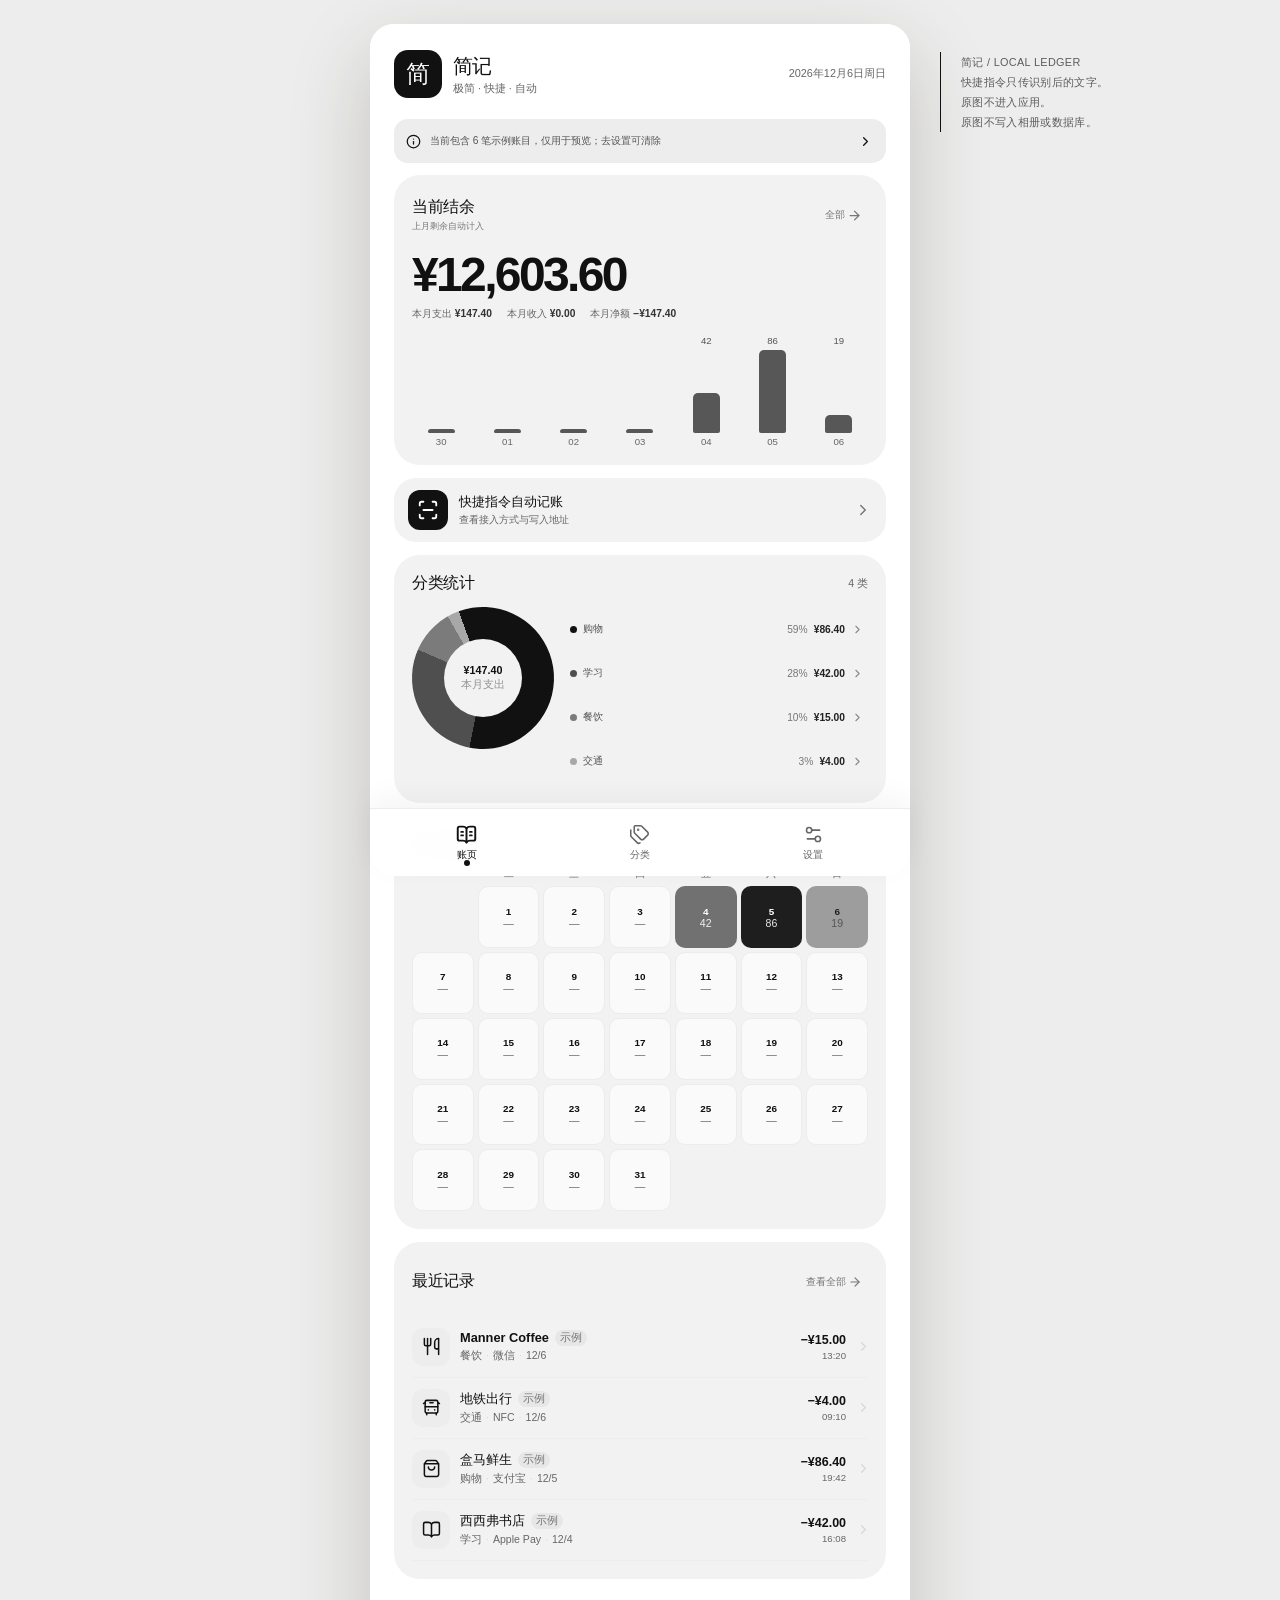
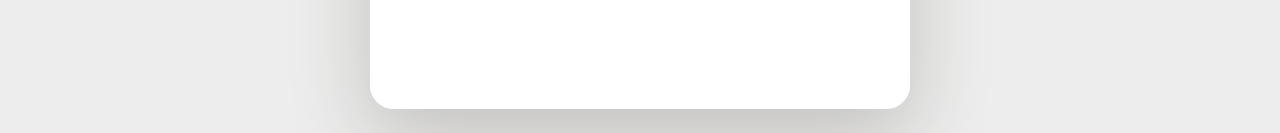
==== commit a558764f: "Release Jianji 0.3.7" ====
--- a/jianji/index.html
+++ b/jianji/index.html
@@ -23,9 +23,9 @@
     <meta name="format-detection" content="telephone=no" />
     <link rel="icon" href="/jianji/icons/favicon.svg" type="image/svg+xml" />
     <link rel="apple-touch-icon" href="/jianji/icons/apple-touch-icon.png" />
-    <script type="module" crossorigin src="/jianji/assets/main-D4tGpONd.js"></script>
+    <script type="module" crossorigin src="/jianji/assets/main-DXTOTKqX.js"></script>
     <link rel="modulepreload" crossorigin href="/jianji/assets/parser-CamLEBMU.js">
-    <link rel="stylesheet" crossorigin href="/jianji/assets/main-CUPUGV8H.css">
+    <link rel="stylesheet" crossorigin href="/jianji/assets/main-CrGCWwwE.css">
   <link rel="manifest" href="/jianji/manifest.webmanifest"></head>
   <body>
     <div id="root"></div>
--- a/jianji/assets/main-CrGCWwwE.css
+++ b/jianji/assets/main-CrGCWwwE.css
@@ -0,0 +1 @@
+:root{--lightningcss-light:initial;--lightningcss-dark: ;color-scheme:light;color:#20231f;font-synthesis:none;text-rendering:optimizelegibility;--paper:#f2eee4;--paper-raised:#fbf8f0;--ink:#20231f;--ink-2:#65685f;--rule:#d8d1c2;--rule-dark:#b9b0a0;--moss:#315c56;--moss-pale:#dde7df;--stamp:#b64a37;--stamp-dark:#813225;--mustard:#d3a13d;--error:#8e2f2b;--safe-bottom:env(safe-area-inset-bottom,0px);background:#d8d1c3;font-family:PingFang SC,Hiragino Sans GB,Noto Sans CJK SC,-apple-system,BlinkMacSystemFont,sans-serif}*{box-sizing:border-box}html{background:#d8d1c3;min-width:320px;min-height:100%}body{min-width:320px;min-height:100dvh;color:var(--ink);overscroll-behavior-y:none;background:radial-gradient(circle at 50% -10%,#ffffff6b,#0000 45%),linear-gradient(135deg,#ded8cb 0%,#c9c0b0 100%);margin:0}body,button,input,textarea{font:inherit}button{color:inherit;-webkit-tap-highlight-color:transparent}button,a,input,textarea,[contenteditable=true]{touch-action:manipulation}button:focus-visible,input:focus-visible,textarea:focus-visible,[contenteditable=true]:focus-visible{outline:2px solid var(--moss);outline-offset:3px}::selection{color:var(--ink);background:#e7c6bd}::placeholder{color:#6c6e65;opacity:1}input,textarea{caret-color:var(--stamp)}button:disabled{opacity:.45;pointer-events:none}.app-shell{background:var(--paper);width:min(100%,540px);min-height:100dvh;margin:0 auto;position:relative;overflow-x:clip}.desk-surface{min-height:100dvh}.page{width:100%;min-height:100dvh;padding:calc(18px + env(safe-area-inset-top,0px)) 18px calc(112px + var(--safe-bottom));animation:.38s cubic-bezier(.2,.8,.2,1) both page-in}.view-review .desk-surface{padding-bottom:0}.view-review .page{padding-bottom:calc(14px + var(--safe-bottom))}.page-top{justify-content:space-between;align-items:flex-start;gap:16px;margin:8px 0 20px;display:flex}.page h1:focus{outline:none}.page-top h1{letter-spacing:-.025em;margin:4px 0 0;font-family:Kaiti SC,STKaiti,KaiTi,Songti SC,serif;font-size:clamp(2rem,8vw,2.6rem);font-weight:700;line-height:1.08}.compact-top{align-items:center}.compact-top h1{font-size:1.82rem}.header-spacer{width:42px}.brand-line{color:var(--ink-2);letter-spacing:.12em;text-transform:uppercase;margin:0;font-size:.67rem;font-weight:700}.brand-line span{color:var(--stamp);letter-spacing:.1em;margin-left:7px;font-size:.56rem}.date-stamp{border-left:1px solid var(--stamp);text-align:right;min-width:66px;color:var(--ink-2);grid-template-columns:1fr auto;align-items:baseline;padding-left:11px;display:grid}.date-stamp span{font-size:.72rem}.date-stamp strong{color:var(--ink);font-variant-numeric:tabular-nums;grid-column:2;font-family:Georgia,Times New Roman,serif;font-size:2.1rem;font-weight:500;line-height:.9}.date-stamp small{letter-spacing:.08em;grid-column:1/3;margin-top:4px;font-size:.64rem}.icon-button{border:1px solid var(--rule);cursor:pointer;background:#fbf8f08f;border-radius:50%;flex:none;place-items:center;width:44px;height:44px;display:inline-grid}.icon-button:hover{border-color:var(--rule-dark);background:var(--paper-raised)}.text-button{min-height:44px;color:var(--moss);cursor:pointer;white-space:nowrap;background:0 0;border:0;align-items:center;gap:3px;padding:8px 0;font-size:.76rem;font-weight:700;display:inline-flex}.danger-text{color:var(--error)}.ledger-sheet{background:var(--paper-raised);border-radius:3px;padding:21px 19px 14px;position:relative;box-shadow:0 18px 36px #43392b21,0 2px 4px #43392b14}.ledger-sheet:before{content:"";background:#b64a3799;width:1px;position:absolute;top:0;bottom:0;left:13px}.sheet-clip{background:#d9cbbb;width:36px;height:8px;position:absolute;top:-4px;right:22px;transform:rotate(-3deg)}.sheet-heading{justify-content:space-between;align-items:flex-start;gap:12px;margin:0 0 14px 7px;display:flex}.sheet-kicker{color:var(--ink-2);letter-spacing:.08em;margin:0;font-size:.7rem;font-weight:700}.sheet-count{color:var(--ink-2);margin:4px 0 0;font-size:.72rem}.summary-rule{border-bottom:1px solid var(--rule);color:var(--ink-2);justify-content:space-between;align-items:baseline;margin-left:7px;padding:11px 2px 9px;font-size:.78rem;display:flex}.summary-rule strong{color:var(--ink);font-variant-numeric:tabular-nums;font-family:Georgia,Iowan Old Style,serif;font-size:1.16rem;font-weight:500}.net-rule{border-bottom:0;padding-bottom:2px}.capture-strip{border:1px solid var(--rule-dark);text-align:left;cursor:pointer;background:#eee7d9;border-radius:3px;grid-template-columns:auto 1fr auto;align-items:center;gap:12px;width:100%;margin:18px 0 0;padding:15px 14px 15px 18px;display:grid;position:relative;box-shadow:0 10px 22px #48392714}.capture-strip:before{content:"";background:var(--stamp);width:2px;position:absolute;top:9px;bottom:9px;left:10px}.capture-strip:hover{background:#f7f2e7;transform:translateY(-1px)}.capture-strip-icon{background:var(--paper-raised);border:1px solid var(--rule);width:36px;height:36px;color:var(--stamp);border-radius:50%;place-items:center;display:grid}.capture-strip-copy{flex-direction:column;gap:3px;display:flex}.capture-strip-copy strong{font-size:.92rem}.capture-strip-copy span{color:var(--ink-2);font-size:.7rem}.capture-strip-action{color:var(--stamp);font-size:.78rem;font-weight:800}.privacy-line{color:var(--ink-2);align-items:center;gap:5px;margin:9px 2px 0;font-size:.67rem;line-height:1.4;display:flex}.privacy-line.compact{margin:0}.capture-secondary-line{justify-content:space-between;align-items:center;gap:10px;display:flex}.capture-secondary-line .privacy-line{flex:1}.capture-secondary-line .text-button{color:var(--ink-2);font-size:.64rem;font-weight:600}.section-heading{justify-content:space-between;align-items:baseline;gap:12px;margin-bottom:8px;display:flex}.section-heading h2{letter-spacing:-.01em;margin:0;font-family:Kaiti SC,STKaiti,KaiTi,serif;font-size:1.2rem}.section-heading>span{color:var(--ink-2);font-size:.7rem}.ledger-row{border:0;border-bottom:1px dashed var(--rule);text-align:left;cursor:pointer;background:0 0;grid-template-columns:36px minmax(0,1fr) auto 14px;align-items:center;gap:10px;width:100%;padding:11px 0;display:grid}.category-mark{border:1px solid color-mix(in srgb, var(--mark-color) 54%, #fff);background:color-mix(in srgb, var(--mark-color) 14%, #fbf8f0);width:36px;height:36px;color:var(--mark-color);border-radius:3px 9px 3px 3px;place-items:center;font-family:Kaiti SC,STKaiti,serif;font-size:.9rem;font-weight:800;display:grid}.category-mark.is-small{width:28px;height:28px;font-size:.76rem}.ledger-row-main{flex-direction:column;gap:3px;min-width:0;display:flex}.ledger-row-title{text-overflow:ellipsis;white-space:nowrap;font-size:.86rem;font-weight:700;overflow:hidden}.ledger-row-meta{color:var(--ink-2);text-overflow:ellipsis;white-space:nowrap;font-size:.68rem;overflow:hidden}.meta-dot{color:var(--rule-dark);margin:0 4px}.sample-mark{border:1px solid var(--rule-dark);color:var(--ink-2);vertical-align:1px;border-radius:2px;margin-left:6px;padding:0 3px;font-size:.53rem;font-weight:500;display:inline-block}.ledger-row-side{flex-direction:column;align-items:flex-end;gap:3px;display:flex}.ledger-amount{font-variant-numeric:tabular-nums;white-space:nowrap;font-family:Georgia,Iowan Old Style,serif;font-size:.9rem;font-weight:600}.ledger-time{color:var(--ink-2);font-variant-numeric:tabular-nums;font-size:.6rem}.ledger-chevron{color:var(--rule-dark)}.empty-slip{color:var(--ink-2);border-top:1px solid var(--rule-dark);align-items:flex-start;gap:12px;padding:20px 4px 12px;display:flex}.empty-slip>svg{color:var(--stamp);flex:none}.empty-slip div{flex-direction:column;gap:4px;display:flex}.empty-slip strong{color:var(--ink);font-size:.85rem}.empty-slip span{font-size:.7rem;line-height:1.55}.category-bars{border-top:1px solid var(--rule-dark);padding-top:3px}.category-bar-row{border-bottom:1px dashed var(--rule);grid-template-columns:28px 48px 1fr auto;align-items:center;gap:9px;padding:8px 0;display:grid}.category-bar-name{color:var(--ink-2);font-size:.74rem}.category-bar-track{background:#e4ded1;height:3px;overflow:hidden}.category-bar-track i{height:100%;display:block}.category-bar-value{font-variant-numeric:tabular-nums;font-family:Georgia,serif;font-size:.76rem}.recent-block{margin-top:30px}.shortcut-note{border-top:1px solid var(--stamp);border-bottom:1px solid var(--rule);color:var(--ink-2);grid-template-columns:auto 1fr auto;align-items:start;gap:10px;margin:32px 0 0;padding:17px 2px 4px;display:grid}.shortcut-note>svg{color:var(--stamp);margin-top:2px}.shortcut-note p{margin:0;font-size:.71rem;line-height:1.55}.shortcut-note strong{color:var(--ink)}.bottom-nav{z-index:30;width:min(100%,540px);padding:8px 10px calc(8px + var(--safe-bottom));border-top:1px solid var(--rule-dark);-webkit-backdrop-filter:blur(12px);backdrop-filter:blur(12px);background:#fbf8f0f5;grid-template-columns:repeat(3,minmax(0,1fr));display:grid;position:fixed;bottom:0;left:50%;transform:translate(-50%);box-shadow:0 -10px 28px #3a302514}.nav-tab{min-height:51px;color:var(--ink-2);cursor:pointer;background:0 0;border:0;flex-direction:column;justify-content:center;align-items:center;gap:3px;font-size:.62rem;display:flex;position:relative}.nav-tab:after{content:"";background:0 0;width:22px;height:2px;position:absolute;bottom:2px}.nav-tab.is-active{color:var(--ink);font-weight:700}.nav-tab.is-active:after,.nav-capture.is-active:after{background:var(--stamp)}.nav-capture svg{transform:translateY(-1px)}.scan-sheet{background:var(--paper-raised);border:1px solid var(--rule-dark);margin-top:10px;padding:17px 16px 18px;position:relative;overflow:hidden;box-shadow:0 18px 40px #43392b1f}.scan-sheet:after{content:"";opacity:0;background:linear-gradient(90deg,#0000,#b64a3799,#0000);height:1px;position:absolute;top:52px;left:0;right:0}.scan-sheet.is-busy:after{opacity:1;animation:1.65s ease-in-out infinite scan-sweep}.scan-sheet-top{justify-content:space-between;align-items:center;gap:10px;display:flex}.scan-badge{color:var(--stamp);letter-spacing:.04em;align-items:center;gap:5px;font-size:.68rem;font-weight:800;display:inline-flex}.scan-tray{text-align:center;border:1px dashed var(--rule-dark);cursor:text;background:#f7f2e8;flex-direction:column;justify-content:center;align-items:center;gap:9px;min-height:298px;margin:21px 0 15px;padding:30px 18px 20px;display:flex;position:relative}.scan-tray-icon{width:62px;height:62px;color:var(--moss);border:1px solid var(--rule);background:var(--paper-raised);border-radius:50%;place-items:center;margin-bottom:7px;display:grid}.scan-tray strong{font-size:1rem}.scan-tray>span{color:var(--ink-2);font-size:.7rem}.scan-corner{border-color:var(--stamp);border-style:solid;width:16px;height:16px;position:absolute}.scan-corner.top-left{border-width:2px 0 0 2px;top:10px;left:10px}.scan-corner.top-right{border-width:2px 2px 0 0;top:10px;right:10px}.scan-corner.bottom-left{border-width:0 0 2px 2px;bottom:10px;left:10px}.scan-corner.bottom-right{border-width:0 2px 2px 0;bottom:10px;right:10px}.paste-target{border-bottom:1px solid var(--rule-dark);width:min(100%,280px);min-height:44px;color:var(--ink-2);margin-top:12px;padding:8px 10px;font-size:.72rem;line-height:1.45}.paste-target:focus{border-bottom-color:var(--moss);color:var(--ink)}.primary-stamp{border:1px solid var(--stamp-dark);background:var(--stamp);color:#fffaf1;letter-spacing:.02em;cursor:pointer;border-radius:3px;justify-content:center;align-items:center;gap:8px;min-height:48px;padding:11px 22px;font-size:.82rem;font-weight:800;display:inline-flex;box-shadow:0 9px 18px #81322533}.primary-stamp.compact{min-height:44px;padding:9px 17px}.save-stamp{width:100%}.secondary-button{border:1px solid var(--rule-dark);min-height:44px;color:var(--ink);cursor:pointer;background:0 0;border-radius:3px;justify-content:center;align-items:center;gap:7px;padding:9px 14px;font-size:.76rem;font-weight:700;display:inline-flex}.secondary-button.danger{color:var(--error);border-color:#c8a7a1}.microcopy{color:var(--ink-2);margin:11px 0 0;font-size:.67rem;line-height:1.55}.inline-error{border-left:2px solid var(--error);color:var(--error);background:#f5e5e1;margin:12px 0 0;padding:10px 12px;font-size:.72rem;line-height:1.5}.scan-progress{margin-top:6px}.scan-progress-label{color:var(--ink-2);justify-content:space-between;gap:12px;margin-bottom:8px;font-size:.7rem;display:flex}.progress-track{background:var(--rule);height:2px;overflow:hidden}.progress-track i{background:var(--stamp);transform-origin:0;width:100%;height:100%;transition:transform .25s;display:block}.scan-steps{color:#6d6f66;justify-content:space-between;margin-top:9px;font-size:.59rem;display:flex}.mode-switch{width:100%;min-height:44px;color:var(--moss);cursor:pointer;background:0 0;border:0;justify-content:center;align-items:center;gap:5px;margin-top:13px;font-size:.72rem;font-weight:700;display:flex}.text-draft{padding-top:20px}.text-draft-heading{align-items:flex-start;gap:10px;margin-bottom:12px;display:flex}.text-draft-heading>svg{color:var(--stamp);margin-top:2px}.text-draft-heading div{flex-direction:column;gap:3px;display:flex}.text-draft-heading strong{font-size:.9rem}.text-draft-heading span{color:var(--ink-2);font-size:.68rem}.text-draft textarea{resize:vertical;border:1px solid var(--rule);width:100%;color:var(--ink);background:#fffdf8;border-radius:3px;padding:12px;font-size:.82rem;line-height:1.65}.text-draft .primary-stamp{width:100%;margin-top:12px}.privacy-panel{border-top:1px solid var(--rule);grid-template-columns:35px 1fr;gap:10px;margin-top:18px;padding:13px 2px 0;display:grid}.privacy-panel>div{width:34px;height:34px;color:var(--moss);border:1px solid var(--rule);border-radius:50%;place-items:center;display:grid}.privacy-panel p{color:var(--ink-2);margin:0;font-size:.68rem;line-height:1.6}.confidence-stamp{color:var(--moss);border:1px solid;align-self:flex-start;padding:4px 7px;font-size:.62rem;font-weight:800;transform:rotate(-2deg)}.confidence-stamp.mid{color:#8e6429}.confidence-stamp.low{color:var(--error)}.review-form{flex-direction:column;gap:17px;display:flex}.receipt-draft{background:var(--paper-raised);clip-path:polygon(0 0,100% 0,100% calc(100% - 9px),96% 100%,92% calc(100% - 8px),88% 100%,84% calc(100% - 8px),80% 100%,76% calc(100% - 8px),72% 100%,68% calc(100% - 8px),64% 100%,60% calc(100% - 8px),56% 100%,52% calc(100% - 8px),48% 100%,44% calc(100% - 8px),40% 100%,36% calc(100% - 8px),32% 100%,28% calc(100% - 8px),24% 100%,20% calc(100% - 8px),16% 100%,12% calc(100% - 8px),8% 100%,4% calc(100% - 8px),0 100%);padding:18px 18px 22px;position:relative;box-shadow:0 14px 32px #43392b1f}.receipt-draft:before{content:"";background:#b64a3794;width:1px;position:absolute;inset:0 auto 0 12px}.receipt-draft>*{margin-left:7px}.receipt-head{justify-content:space-between;align-items:center;gap:10px;margin-bottom:20px;display:flex}.receipt-label{color:var(--moss);align-items:center;gap:5px;font-size:.65rem;font-weight:800;display:inline-flex}.receipt-confidence{color:var(--ink-2);font-size:.62rem}.receipt-notch{display:none}.field-label{color:var(--ink-2);letter-spacing:.03em;margin:0 0 5px;font-size:.65rem;font-weight:700;display:block}.review-form label{display:block}.review-form input,.transaction-sheet input{border:0;border-bottom:1px solid var(--rule-dark);width:100%;min-height:40px;color:var(--ink);background:0 0;padding:7px 2px;font-size:.82rem}.review-form input:focus,.transaction-sheet input:focus{border-bottom-color:var(--moss)}.merchant-input{font-family:Kaiti SC,STKaiti,KaiTi,serif;font-weight:700;font-size:1.45rem!important}.amount-editor{border-bottom:1px solid var(--rule-dark);grid-template-columns:auto 1fr auto;align-items:baseline;gap:6px;margin:18px 0 16px;padding:6px 0 9px;display:grid}.currency-symbol{color:var(--ink-2);font-family:Georgia,serif;font-size:1.15rem}.amount-input{font-variant-numeric:tabular-nums;background:0 0;min-width:0;line-height:1;border:0!important;padding:0!important;font-family:Georgia,Iowan Old Style,serif!important;font-size:clamp(2.1rem,10vw,3rem)!important;font-weight:500!important}.direction-toggle{border:1px solid var(--rule);align-self:center;gap:2px;padding:2px;display:flex}.direction-toggle button{min-width:44px;min-height:44px;color:var(--ink-2);cursor:pointer;background:0 0;border:0;padding:8px 10px;font-size:.66rem;font-weight:700}.direction-toggle button.is-active{background:var(--ink);color:var(--paper-raised)}.direction-toggle button.is-active.income{background:var(--moss)}.field-row{grid-template-columns:1fr 1fr;gap:12px;margin-bottom:14px;display:grid}.field-row.small{gap:10px}.duplicate-alert{color:var(--error);background:#f5e5e1;border-top:1px solid #c8a7a1;border-bottom:1px solid #c8a7a1;gap:9px;padding:11px 12px;display:flex}.duplicate-alert div{flex-direction:column;gap:3px;display:flex}.duplicate-alert strong{font-size:.76rem}.duplicate-alert span{font-size:.67rem;line-height:1.45}.review-category{margin-top:3px}.category-chip-row{scrollbar-width:thin;gap:7px;padding:3px 0 8px;display:flex;overflow-x:auto}.category-chip{border:1px solid var(--rule);min-height:44px;color:var(--ink-2);cursor:pointer;background:0 0;border-radius:999px;flex:none;align-items:center;gap:6px;padding:6px 11px;font-size:.7rem;display:inline-flex}.category-chip-dot{background:var(--chip-color);border-radius:50%;width:6px;height:6px}.category-chip.is-selected{border-color:var(--chip-color);background:color-mix(in srgb, var(--chip-color) 10%, #fbf8f0);color:var(--ink);font-weight:700}.suggestion-note{color:var(--ink-2);align-items:center;gap:5px;margin-top:4px;font-size:.66rem;display:flex}.evidence-block{border-top:1px solid var(--rule-dark);padding:13px 0 0}.evidence-heading{color:var(--ink-2);align-items:baseline;gap:5px;font-size:.66rem;display:flex}.evidence-heading strong{color:var(--ink);font-size:.75rem}.evidence-heading span{margin-left:auto}.evidence-block ul{color:var(--ink-2);margin:9px 0 0;padding:0 0 0 18px;font-size:.68rem;line-height:1.65}.raw-toggle{min-height:44px;color:var(--moss);cursor:pointer;background:0 0;border:0;align-items:center;gap:4px;padding:10px 0 0;font-size:.66rem;display:inline-flex}.raw-toggle svg{transition:transform .18s}.raw-toggle svg.rotate{transform:rotate(180deg)}.evidence-block pre{white-space:pre-wrap;word-break:break-word;background:#e9e2d4;max-height:230px;padding:10px;font-family:ui-monospace,SFMono-Regular,Menlo,monospace;font-size:.64rem;line-height:1.55;overflow:auto}.privacy-footnote{color:var(--ink-2);align-items:center;gap:7px;font-size:.66rem;display:flex}.privacy-footnote svg{color:var(--moss);flex:none}.sticky-action-bar{z-index:20;padding:13px 0 calc(13px + var(--safe-bottom));background:linear-gradient(180deg, #f2eee400, var(--paper) 23%);grid-template-columns:.7fr 1.3fr;gap:9px;display:grid;position:sticky;bottom:0}.sticky-action-bar .secondary-button{background:var(--paper);min-height:48px}.sticky-action-bar .primary-stamp{min-height:48px}.sticky-action-bar .save-stamp{width:100%}.month-switcher{grid-template-columns:42px 1fr 42px;align-items:center;gap:8px;margin:1px 0 15px;display:grid}.month-label{cursor:pointer;background:0 0;border:0;flex-direction:column;justify-content:center;align-items:center;min-height:44px;font-family:Kaiti SC,STKaiti,serif;font-size:1.16rem;font-weight:700;display:flex}.month-label span{color:var(--ink-2);margin-top:2px;font-family:PingFang SC,sans-serif;font-size:.59rem;font-weight:500}.ledger-total-line{border-top:1px solid var(--rule-dark);border-bottom:1px solid var(--rule-dark);grid-template-columns:1fr 1fr 1fr;display:grid}.ledger-total-line span{color:var(--ink-2);border-right:1px solid var(--rule);flex-direction:column;gap:4px;padding:10px 8px;font-size:.62rem;display:flex}.ledger-total-line span:last-child{border-right:0}.ledger-total-line strong{color:var(--ink);font-variant-numeric:tabular-nums;font-family:Georgia,serif;font-size:.83rem;font-weight:600}.search-field{border-bottom:1px solid var(--rule-dark);color:var(--ink-2);align-items:center;gap:8px;margin:15px 0 10px;display:flex}.search-field input{min-height:44px;color:var(--ink);background:0 0;border:0;flex:1;font-size:.76rem}.filter-tabs{border-bottom:1px solid var(--rule);gap:2px;display:flex}.filter-tabs button{min-height:44px;color:var(--ink-2);cursor:pointer;background:0 0;border:0;border-bottom:2px solid #0000;padding:6px 16px;font-size:.72rem}.filter-tabs button.is-active{border-bottom-color:var(--stamp);color:var(--ink);font-weight:700}.ledger-day{margin-top:17px}.day-rule{border-bottom:1px solid var(--rule-dark);color:var(--ink-2);justify-content:space-between;padding:7px 0;font-size:.64rem;display:flex}.day-rule span:last-child{font-variant-numeric:tabular-nums;font-family:Georgia,serif}.empty-ledger{text-align:center;border-top:1px solid var(--rule-dark);border-bottom:1px solid var(--rule);margin-top:30px;padding:36px 16px}.empty-ledger-number{color:var(--rule-dark);margin:0 0 8px;font-family:Kaiti SC,STKaiti,serif;font-size:2.1rem}.empty-ledger strong{font-size:.88rem;display:block}.empty-ledger span{color:var(--ink-2);margin-top:7px;font-size:.7rem;line-height:1.55;display:block}.page-intro{color:var(--ink-2);margin:-7px 0 18px;font-size:.72rem;line-height:1.6}.category-editor{background:var(--paper-raised);margin:0 0 18px;padding:15px;box-shadow:0 12px 26px #43392b1f}.editor-heading{justify-content:space-between;align-items:center;margin-bottom:14px;display:flex}.editor-heading>div{align-items:center;gap:7px;display:flex}.editor-heading strong{font-size:.84rem}.category-editor label{margin-bottom:12px;display:block}.category-editor input{border:0;border-bottom:1px solid var(--rule-dark);background:0 0;width:100%;min-height:40px;padding:7px 2px}.color-row{flex-wrap:wrap;gap:9px;margin:8px 0 15px;display:flex}.color-row button{cursor:pointer;border:2px solid #0000;border-radius:50%;flex:0 0 44px;width:44px;height:44px}.color-row button.is-selected{border-color:var(--ink);outline:2px solid var(--paper-raised);outline-offset:-4px}.category-page-list{border-top:1px solid var(--rule-dark)}.category-file-row{border:0;border-bottom:1px dashed var(--rule);text-align:left;cursor:pointer;background:0 0;grid-template-columns:36px minmax(0,1fr) auto 16px;align-items:center;gap:10px;width:100%;padding:12px 0;display:grid}.category-file-main{flex-direction:column;gap:3px;min-width:0;display:flex}.custom-mark{border:1px solid var(--rule-dark);color:var(--ink-2);margin-left:6px;padding:1px 3px;font-size:.5rem;font-weight:500}.category-file-keywords{text-overflow:ellipsis;white-space:nowrap;color:var(--ink-2);font-size:.63rem;overflow:hidden}.category-file-total{font-variant-numeric:tabular-nums;flex-direction:column;align-items:flex-end;font-family:Georgia,serif;font-size:.75rem;display:flex}.category-file-total small{color:var(--ink-2);margin-top:2px;font-family:PingFang SC,sans-serif;font-size:.56rem}.category-file-row>svg{color:var(--rule-dark)}.shortcut-primary{border-top:1px solid var(--rule-dark);background:#e9e2d4;margin-top:-5px;padding:15px}.shortcut-primary .settings-copy{color:#575b52}.fallback-details{padding:2px 0}.fallback-details summary{cursor:pointer;min-height:44px;color:var(--moss);align-items:center;font-size:.78rem;font-weight:700;display:flex}.fallback-details summary::marker{color:var(--stamp)}.fallback-details[open] summary{margin-bottom:7px}.compact-steps{margin-bottom:10px}.settings-block{border-bottom:1px solid var(--rule);margin-bottom:24px;padding-bottom:22px}.settings-heading{align-items:center;gap:7px;margin-bottom:9px;display:flex}.settings-heading h2{margin:0;font-family:Kaiti SC,STKaiti,KaiTi,serif;font-size:1.08rem}.settings-copy{color:var(--ink-2);margin:0 0 12px;font-size:.7rem;line-height:1.65}.shortcut-steps{border-top:1px solid var(--rule);margin:0;padding:0;list-style:none}.shortcut-steps li{border-bottom:1px dashed var(--rule);color:var(--ink-2);grid-template-columns:24px 1fr;gap:8px;padding:9px 0;font-size:.7rem;line-height:1.5;display:grid}.shortcut-steps li span{border:1px solid var(--stamp);width:20px;height:20px;color:var(--stamp);border-radius:50%;place-items:center;font-family:Georgia,serif;font-size:.62rem;display:grid}.url-box{background:#e9e2d4;margin:12px 0;padding:10px 11px;overflow-x:auto}.url-box code{white-space:nowrap;color:var(--ink);font-family:ui-monospace,SFMono-Regular,Menlo,monospace;font-size:.63rem}.settings-actions{flex-wrap:wrap;gap:8px;display:flex}.settings-actions.vertical{flex-direction:column;align-items:stretch}.settings-actions .secondary-button{flex:1}.setting-toggle{border-top:1px solid var(--rule);cursor:pointer;justify-content:space-between;align-items:center;gap:16px;padding:12px 0;display:flex;position:relative}.setting-toggle span{flex-direction:column;gap:3px;display:flex}.setting-toggle strong{font-size:.77rem}.setting-toggle small{color:var(--ink-2);font-size:.64rem;line-height:1.45}.setting-toggle input{opacity:0;pointer-events:none;position:absolute}.setting-toggle:focus-within{outline:2px solid var(--moss);outline-offset:3px}.setting-toggle i{background:var(--rule);border-radius:999px;flex:none;width:42px;height:24px;transition:background .2s;position:relative}.setting-toggle i:after{content:"";background:var(--paper-raised);border-radius:50%;width:18px;height:18px;transition:transform .2s;position:absolute;top:3px;left:3px;box-shadow:0 1px 3px #0003}.setting-toggle input:checked+i:after{transform:translate(18px)}.privacy-proof{grid-template-columns:34px 1fr;gap:10px;padding-top:13px;display:grid}.privacy-proof>div{border:1px solid var(--rule);width:34px;height:34px;color:var(--moss);border-radius:50%;place-items:center;display:grid}.privacy-proof p{color:var(--ink-2);margin:0;font-size:.68rem;line-height:1.6}.installed-state{color:var(--moss);align-items:center;gap:7px;padding:12px 0;font-size:.76rem;font-weight:700;display:flex}.about-block{border-bottom:0}.sheet-backdrop{z-index:50;top:var(--sheet-viewport-top,0px);height:var(--sheet-viewport-height,100dvh);-webkit-backdrop-filter:blur(2px);backdrop-filter:blur(2px);background:#20231f52;justify-content:center;align-items:flex-end;min-height:0;display:flex;position:fixed;bottom:auto;left:0;right:0;overflow:hidden}.transaction-sheet{width:min(100%,540px);max-height:calc(var(--sheet-viewport-height,100dvh) - 6px);overscroll-behavior:contain;-webkit-overflow-scrolling:touch;background:var(--paper);padding:9px 18px calc(20px + var(--safe-bottom));border-radius:18px 18px 0 0;scroll-padding-block:24px 120px;animation:.3s cubic-bezier(.2,.8,.2,1) both sheet-up;overflow-y:auto;box-shadow:0 -20px 50px #1f1a153d}.sheet-backdrop.is-keyboard-open .transaction-sheet{padding-bottom:14px}.sheet-drag-handle{background:var(--rule-dark);border-radius:999px;width:36px;height:4px;margin:0 auto 10px}.sheet-title-row{justify-content:space-between;align-items:flex-start;gap:12px;margin-bottom:16px;display:flex}.sheet-title-row h2{margin:4px 0 0;font-family:Kaiti SC,STKaiti,serif;font-size:1.2rem}.transaction-sheet label{margin-bottom:13px;display:block}.transaction-sheet input{scroll-margin-block:24px 120px;font-size:16px}.compact-editor{margin:10px 0 15px}.compact-chips{flex-wrap:wrap;overflow:visible}.sheet-actions{justify-content:space-between;align-items:center;gap:8px;margin-top:14px;display:flex}.sheet-actions .primary-stamp{flex:1}.delete-confirm{color:var(--error);flex-wrap:wrap;align-items:center;gap:7px;font-size:.7rem;display:flex}.delete-confirm .text-button{color:var(--error)}.delete-confirm .text-button:last-child{color:var(--ink-2)}.toast{z-index:70;left:50%;bottom:calc(88px + var(--safe-bottom));background:var(--ink);width:max-content;max-width:calc(100% - 36px);color:var(--paper-raised);border-radius:4px;align-items:center;gap:7px;padding:10px 12px;font-size:.72rem;animation:.22s both toast-in;display:flex;position:fixed;transform:translate(-50%);box-shadow:0 10px 30px #0003}.toast button{width:24px;height:24px;color:var(--paper-raised);cursor:pointer;background:0 0;border:0;place-items:center;display:grid}.loading-screen{background:var(--paper);min-height:100dvh;color:var(--ink-2);align-content:center;place-items:center;gap:14px;font-size:.75rem;display:grid}.loading-mark{border:1px solid var(--ink);background:var(--paper-raised);border-radius:2px;width:52px;height:60px;padding:10px 8px 8px 13px;position:relative;box-shadow:0 12px 24px #00000014}.loading-mark:before{content:"";background:var(--stamp);width:1px;position:absolute;top:8px;bottom:8px;left:7px}.loading-mark span{background:var(--rule-dark);height:1px;margin:7px 0 0 7px;display:block}@keyframes page-in{0%{opacity:0;transform:translateY(7px)}to{opacity:1;transform:none}}@keyframes scan-sweep{0%{opacity:.1;top:65px}20%{opacity:.9}80%{opacity:.8}to{opacity:.1;top:calc(100% - 45px)}}@keyframes sheet-up{0%{opacity:.7;transform:translateY(30px)}to{opacity:1;transform:none}}@keyframes toast-in{0%{opacity:0;transform:translate(-50%)translateY(8px)}to{opacity:1;transform:translate(-50%)}}@media (width<=340px){.home-top{gap:8px}.home-top>div:first-child{min-width:0}.home-top h1{white-space:nowrap;font-size:1.68rem}.date-stamp{min-width:56px}.brand-line{letter-spacing:.08em}}@media (width>=1000px){body:after{content:"简记 / LOCAL LEDGER\a 快捷指令只传识别后的文字。\a 原图不进入应用。\a 原图不写入相册或数据库。";border-left:1px solid var(--stamp);white-space:pre-line;width:190px;color:var(--ink-2);letter-spacing:.03em;padding-left:20px;font-size:.68rem;line-height:1.85;position:fixed;top:52px;left:calc(50% + 300px)}}@media (width>=760px){body{padding:24px 0}.app-shell{border-radius:24px;min-height:calc(100dvh - 48px);overflow:hidden;box-shadow:0 30px 80px #2f271d38}.desk-surface{min-height:calc(100dvh - 48px)}.page{min-height:calc(100dvh - 48px);padding-left:30px;padding-right:30px}.bottom-nav{border-radius:0 0 24px 24px;width:540px;bottom:24px}.sticky-action-bar{padding-bottom:14px}}@media (width<=360px){.page{padding-left:14px;padding-right:14px}.ledger-row{grid-template-columns:32px minmax(0,1fr) auto}.ledger-chevron{display:none}.category-mark{width:32px;height:32px}}@media (prefers-reduced-motion:reduce){*,:before,:after{scroll-behavior:auto!important;transition-duration:.001ms!important;animation-duration:.001ms!important;animation-iteration-count:1!important}}:root{--paper:#f7f7f7;--paper-raised:#fff;--ink:#111;--ink-2:#747474;--rule:#e8e8e8;--rule-dark:#d8d8d8;--moss:#111;--moss-pale:#ededed;--stamp:#111;--stamp-dark:#000;--mustard:#8b8b8b;--error:#b73535}body{color:var(--ink);background:#ededed}.app-shell{background:#fff}.page{padding:calc(18px + env(safe-area-inset-top,0px)) 16px calc(106px + var(--safe-bottom))}.page-top{margin:6px 0 20px}.page-top h1,.section-heading h2,.settings-heading h2,.sheet-title-row h2,.month-label{letter-spacing:-.03em;font-family:PingFang SC,Hiragino Sans GB,Noto Sans CJK SC,sans-serif}.page-top h1{font-size:2rem;font-weight:750}.brand-line{color:#999;letter-spacing:.08em;font-size:.6rem}.brand-line span{color:#111;font-size:.52rem}.icon-button{color:#111;background:#f1f1f1;border:0}.icon-button:hover{background:#e8e8e8}.text-button{color:#777;min-height:40px}.text-button:hover{color:#111}.home-page{background:#fff}.home-header{grid-template-columns:48px 1fr auto;align-items:center;gap:11px;margin:8px 0 21px;display:grid}.app-logo{color:#fff;background:#111;border-radius:14px;place-items:center;width:48px;height:48px;font-size:1.5rem;font-weight:750;display:grid}.home-header-copy h1{letter-spacing:-.03em;margin:0;font-size:1.28rem;font-weight:750}.home-header-copy span{color:#666;margin-top:2px;font-size:.66rem;display:block}.home-date{color:#666;white-space:nowrap;font-size:.68rem}.overview-card{background:#f2f2f2;border-radius:26px;margin-bottom:13px;padding:18px}.card-heading{justify-content:space-between;align-items:center;gap:12px;margin-bottom:13px;display:flex}.card-heading h2{letter-spacing:-.02em;margin:0;font-size:.98rem;font-weight:700}.balance-heading{flex-direction:column;gap:2px;display:flex}.balance-heading span{color:#777;font-size:.58rem}.card-heading>span{color:#666;font-size:.66rem}.card-link{color:#777;cursor:pointer;background:0 0;border:0;align-items:center;gap:2px;min-height:44px;font-size:.62rem;display:inline-flex}.balance-number{letter-spacing:-.055em;font-variant-numeric:tabular-nums;margin:1px 0 7px;font-family:PingFang SC,sans-serif;font-size:clamp(2.3rem,11vw,3rem);font-weight:760;line-height:1.05}.balance-meta{color:#666;flex-wrap:wrap;align-items:center;gap:8px 15px;font-size:.64rem;display:flex}.balance-meta strong{color:#333;font-weight:650}.daily-bars{grid-template-columns:repeat(7,1fr);align-items:end;gap:8px;height:112px;margin-top:14px;display:grid}.daily-bar-column{flex-direction:column;justify-content:flex-end;align-items:center;gap:3px;height:100%;display:flex}.daily-bar-value{color:#555;font-variant-numeric:tabular-nums;min-height:12px;font-size:.6rem}.daily-bar-track{flex:1;justify-content:center;align-items:flex-end;width:100%;display:flex}.daily-bar-track i{background:#575757;border-radius:5px 5px 2px 2px;width:60%;max-width:27px;min-height:4px;display:block}.daily-bar-label{color:#666;font-variant-numeric:tabular-nums;font-size:.6rem}.home-actions{gap:5px;margin:12px 0 13px;display:grid}.shortcut-card{text-align:left;cursor:pointer;background:#f2f2f2;border:0;border-radius:22px;grid-template-columns:40px 1fr auto;align-items:center;gap:11px;width:100%;min-height:64px;padding:12px 14px;display:grid}.shortcut-icon{color:#fff;background:#111;border-radius:12px;place-items:center;width:40px;height:40px;display:grid}.shortcut-card strong{margin-bottom:2px;font-size:.8rem;display:block}.shortcut-card small{color:#666;font-size:.64rem;line-height:1.35;display:block}.shortcut-card>svg{color:#777}.manual-capture-link{color:#858585;cursor:pointer;background:0 0;border:0;justify-content:center;align-items:center;gap:5px;min-height:44px;font-size:.62rem;display:flex}.category-overview-card{padding-bottom:20px}.category-overview-body{grid-template-columns:142px minmax(0,1fr);align-items:center;gap:12px;display:grid}.donut-wrap{place-items:center;display:grid}.donut-chart{border-radius:50%;place-items:center;width:142px;height:142px;display:grid;transform:rotate(-20deg)}.donut-center{background:#f2f2f2;border-radius:50%;flex-direction:column;justify-content:center;align-items:center;width:78px;height:78px;display:flex;transform:rotate(20deg)}.donut-center strong{white-space:nowrap;font-variant-numeric:tabular-nums;font-size:.67rem}.donut-center span{color:#929292;margin-top:2px;font-size:.49rem}.category-ranking{flex-direction:column;gap:10px;min-width:0;display:flex}.category-rank-row{grid-template-columns:7px minmax(0,1fr) auto auto;align-items:center;gap:6px;font-size:.64rem;display:grid}.rank-dot{border-radius:50%;width:7px;height:7px}.rank-name{color:#555;text-overflow:ellipsis;white-space:nowrap;overflow:hidden}.rank-percent{color:#777;font-variant-numeric:tabular-nums}.category-rank-row strong{color:#222;font-variant-numeric:tabular-nums;font-size:.64rem;font-weight:650}.calendar-weekdays{color:#6f6f6f;text-align:center;grid-template-columns:repeat(7,1fr);gap:4px;margin-bottom:5px;font-size:.6rem;display:grid}.calendar-grid{grid-template-columns:repeat(7,1fr);gap:4px;display:grid}.calendar-empty{aspect-ratio:1}.calendar-cell{aspect-ratio:1;background:#fafafa;border:1px solid #ececec;border-radius:10px;flex-direction:column;justify-content:center;align-items:center;gap:0;display:flex}.calendar-cell strong{font-size:.62rem;font-weight:650}.calendar-cell small{color:#666;font-variant-numeric:tabular-nums;font-size:.52rem}.calendar-cell.has-spend{background:rgba(17,17,17,var(--heat));color:#222;border-color:#0000}.calendar-cell.has-spend small{color:#555}.calendar-cell.has-spend.is-dark{color:#fff}.calendar-cell.has-spend.is-dark small{color:#ffffffe6}.calendar-cell small.muted{color:#c1c1c1}.recent-card{margin-bottom:24px}.monochrome-ledger-list{flex-direction:column;display:flex}.empty-inline{color:#929292;font-size:.62rem;line-height:1.5}.ledger-sheet,.scan-sheet,.receipt-draft,.category-editor,.shortcut-primary,.settings-block,.transaction-sheet{box-shadow:none;background:#f2f2f2;border:0;border-radius:26px}.ledger-sheet:before,.receipt-draft:before,.scan-sheet:after,.sheet-clip,.receipt-notch{display:none}.ledger-sheet{padding:20px}.sheet-heading{margin:0 0 12px}.sheet-kicker,.sheet-count{color:#848484}.summary-rule{color:#868686;border-color:#e1e1e1;margin-left:0}.summary-rule strong{color:#111;font-family:PingFang SC,sans-serif;font-size:1rem;font-weight:650}.income-text{color:#111!important}.capture-strip{box-shadow:none;background:#f2f2f2;border:0;border-radius:22px}.capture-strip:before{display:none}.capture-strip:hover{background:#ededed}.capture-strip-icon{color:#fff;background:#111;border:0}.capture-strip-action{color:#111}.section-block{margin-top:23px}.section-heading h2{font-size:1rem;font-weight:700}.section-heading>span{color:#999}.ledger-list{border-top:1px solid #e8e8e8}.ledger-row{border-bottom:1px solid #ededed;grid-template-columns:38px minmax(0,1fr) auto 12px;padding:11px 0}.ledger-row:hover{background:#fafafa}.category-mark{color:#111;background:#ededed;border:0;border-radius:11px;width:38px;height:38px;font-family:PingFang SC,sans-serif;font-size:.7rem;font-weight:750}.category-mark.is-small{border-radius:8px;width:28px;height:28px}.ledger-row-title{font-size:.8rem;font-weight:600}.ledger-row-meta{color:#666;font-size:.66rem}.ledger-amount{color:#111;font-family:PingFang SC,sans-serif;font-size:.78rem;font-weight:650}.ledger-amount.income{color:#111}.ledger-time{color:#666;font-size:.6rem}.sample-mark{color:#777;background:#e7e7e7;border:0;border-radius:999px;padding:1px 5px}.empty-slip{color:#888;border-top:1px solid #e8e8e8}.empty-slip>svg,.empty-slip strong{color:#111}.bottom-nav{background:#fffffff7;border-top:1px solid #ededed;box-shadow:0 -10px 28px #0000000b}.nav-tab{color:#666;font-size:.62rem}.nav-tab.is-active{color:#111}.nav-capture{color:#666}.nav-capture.is-active{color:#111}.nav-tab.is-active:after,.nav-capture.is-active:after{background:#111;border-radius:50%;width:6px;height:6px}.scan-sheet{background:#f2f2f2;padding:18px}.scan-badge{color:#111}.privacy-line.compact{color:#858585}.scan-tray{background:#fff;border:1px dashed #c9c9c9;border-radius:20px;min-height:280px}.scan-tray-icon{color:#fff;background:#111;border:0}.scan-tray strong{font-size:.92rem;font-weight:700}.scan-tray>span{color:#888}.scan-corner{border-color:#111}.paste-target{color:#777;border-bottom-color:#c9c9c9}.primary-stamp{color:#fff;box-shadow:none;background:#111;border:0;border-radius:14px}.primary-stamp:hover{background:#2b2b2b}.secondary-button{color:#111;background:#ededed;border:0;border-radius:12px}.secondary-button:hover{background:#e4e4e4}.secondary-button.danger{color:#b73535;background:#f7e9e9}.inline-error{background:#f7e9e9;border-left:0;border-radius:12px}.progress-track{background:#dedede}.progress-track i{background:#111}.scan-steps{color:#8a8a8a}.scan-steps .done,.mode-switch{color:#111}.text-draft textarea{background:#fff;border:0;border-radius:16px}.privacy-panel{border-top:0}.privacy-panel>div{color:#111;background:#ededed;border:0}.privacy-panel strong{color:#111}.confidence-stamp{background:#ededed;border:0;border-radius:999px;transform:none;color:#111!important}.confidence-stamp.mid,.confidence-stamp.low{background:#e5e5e5;color:#555!important}.receipt-draft{clip-path:none;padding:18px}.receipt-head{margin-bottom:18px}.receipt-label{color:#111}.receipt-confidence{color:#888}.review-form input,.transaction-sheet input{border-bottom-color:#cfcfcf}.merchant-input{font-weight:650;font-family:PingFang SC,sans-serif!important;font-size:1.2rem!important}.amount-editor{border-bottom-color:#cfcfcf}.amount-input{letter-spacing:-.045em;font-family:PingFang SC,sans-serif!important;font-weight:700!important}.direction-toggle{background:#e8e8e8;border:0;border-radius:10px}.direction-toggle button.is-active,.direction-toggle button.is-active.income{background:#111}.duplicate-alert{color:#9c2f2f;background:#f7e9e9;border:0;border-radius:14px}.category-chip{color:#666;background:#ededed;border:0}.category-chip.is-selected{color:#fff;background:#111;border-color:#0000}.category-chip.is-selected .category-chip-dot{background:#fff}.suggestion-note{color:#888}.evidence-block{border-top:1px solid #e4e4e4}.evidence-block ul{color:#888}.raw-toggle{color:#111}.evidence-block pre{background:#e9e9e9;border-radius:12px}.privacy-footnote{color:#888}.privacy-footnote svg{color:#111}.sticky-action-bar{background:linear-gradient(#fff0,#fff 23%)}.sticky-action-bar .secondary-button{background:#ededed}.month-label{font-size:1.1rem;font-weight:700}.ledger-total-line{border-color:#e4e4e4}.ledger-total-line span{color:#8f8f8f;border-color:#e4e4e4}.ledger-total-line strong{color:#111;font-family:PingFang SC,sans-serif;font-size:.76rem}.search-field{border-bottom-color:#dedede}.filter-tabs{border-bottom-color:#e6e6e6}.filter-tabs button.is-active{border-bottom-color:#111}.day-rule{color:#999;border-bottom-color:#e4e4e4}.empty-ledger{border-color:#e4e4e4}.empty-ledger-number{color:#d0d0d0;font-family:PingFang SC,sans-serif;font-weight:750}.page-intro{color:#858585}.category-editor{padding:16px}.category-editor input{border-bottom-color:#d0d0d0}.category-page-list{border-top:0;flex-direction:column;gap:8px;display:flex}.category-file-row{background:#f2f2f2;border:0;border-radius:18px;grid-template-columns:38px minmax(0,1fr) auto 16px;padding:12px 14px}.category-file-row:hover{background:#ececec}.category-file-title{font-size:.77rem;font-weight:650}.category-file-keywords{color:#999;font-size:.58rem}.custom-mark{color:#777;background:#e5e5e5;border:0;border-radius:999px}.category-file-total{color:#111;font-family:PingFang SC,sans-serif;font-size:.7rem}.color-row button.is-selected{border-color:#111;outline-color:#f2f2f2}.settings-block{border:0;margin-bottom:11px;padding:17px}.settings-heading{margin-bottom:10px}.settings-heading svg{color:#111}.settings-heading h2{font-size:1rem;font-weight:700}.settings-copy{color:#858585}.shortcut-primary{background:#ededed}.shortcut-steps{border-top:0}.shortcut-steps li{color:#777;border-bottom:1px solid #e2e2e2}.shortcut-steps li span{color:#fff;background:#111;border:0}.url-box{background:#e9e9e9;border-radius:12px}.setting-toggle{border-top:1px solid #e2e2e2}.setting-toggle i{background:#d6d6d6}.setting-toggle input:checked+i{background:#111}.setting-toggle:focus-within{outline-color:#111}.privacy-proof>div{color:#111;background:#ededed;border:0}.privacy-proof strong,.installed-state,.fallback-details summary{color:#111}.about-block{background:0 0;padding-left:2px;padding-right:2px}.sheet-backdrop{background:#00000047}.transaction-sheet{background:#f7f7f7;border-radius:24px 24px 0 0;box-shadow:0 -20px 50px #00000029}.sheet-drag-handle{background:#d2d2d2}.toast{color:#fff;background:#111;border-radius:12px}.loading-screen{color:#888;background:#fff}.loading-mark{box-shadow:none;background:#111;border:0;border-radius:14px}.loading-mark:before{opacity:.6;background:#fff}.loading-mark span{background:#777}.loading-mark span:nth-child(2){background:#fff}@media (width<=360px){.home-header{grid-template-columns:44px 1fr}.home-date{grid-column:2;font-size:.56rem}.app-logo{border-radius:13px;width:44px;height:44px}.balance-number{font-size:2.35rem}.category-overview-body{grid-template-columns:118px minmax(0,1fr);gap:9px}.donut-chart{width:118px;height:118px}.donut-center{width:66px;height:66px}.donut-center strong{font-size:.57rem}.daily-bars{gap:5px}}@media (width<=340px){.category-overview-body{grid-template-columns:1fr}.donut-wrap{margin-bottom:8px}}@media (width>=760px){.app-shell{background:#fff}.page{padding-left:24px;padding-right:24px}}.sample-banner{color:#555;text-align:left;cursor:pointer;background:#ededed;border:0;border-radius:14px;grid-template-columns:16px 1fr 16px;align-items:center;gap:8px;width:100%;min-height:44px;margin-bottom:12px;padding:9px 12px;font-size:.64rem;line-height:1.35;display:grid}.sample-banner svg{color:#111}.cloud-block{overflow:hidden}.cloud-auth{gap:10px;margin-top:14px;display:grid}.cloud-auth label{gap:6px;display:grid}.cloud-auth label>span{color:var(--ink-2);font-size:.68rem;font-weight:700}.cloud-auth input{border:1px solid var(--rule);background:var(--paper-raised);width:100%;min-height:44px;color:var(--ink);border-radius:11px;padding:10px 12px;font-size:.82rem}.cloud-auth input:focus{border-color:var(--ink);outline:none}.cloud-auth input::placeholder{color:var(--ink-2)}.cloud-account{gap:12px;display:grid}.cloud-identity{align-items:center;gap:10px;min-width:0;display:flex}.cloud-avatar{color:#111;background:#ededed;border-radius:50%;flex:none;place-items:center;width:38px;height:38px;display:grid}.cloud-identity>div:last-child{gap:2px;min-width:0;display:grid}.cloud-identity strong{text-overflow:ellipsis;white-space:nowrap;font-size:.79rem;overflow:hidden}.cloud-identity small{color:var(--ink-2);font-size:.65rem;line-height:1.4}.sync-state{background:#f2f2f2;border-radius:10px;align-items:center;gap:7px;min-height:34px;padding:8px 10px;font-size:.72rem;font-weight:700;display:flex}.sync-state small{color:var(--ink-2);margin-left:auto;font-size:.63rem;font-weight:500}.sync-dot{background:#777;border-radius:50%;width:7px;height:7px}.sync-state.is-synced .sync-dot{background:#1f7a45}.sync-state.is-error .sync-dot{background:#b73535}.sync-state.is-syncing .sync-dot,.sync-state.is-connecting .sync-dot{animation:1.1s ease-in-out infinite cloud-pulse}.cloud-message{color:var(--ink-2);margin:10px 0 0;font-size:.68rem;line-height:1.55}.cloud-message.is-error{color:#a33636}@keyframes cloud-pulse{0%,to{opacity:.28;transform:scale(.85)}50%{opacity:1;transform:scale(1.15)}}.category-mark svg{display:block}.category-icon-field{margin:2px 0 14px}.category-icon-picker{grid-template-columns:repeat(auto-fill,minmax(44px,1fr));gap:8px;margin-top:7px;display:grid}.category-icon-picker button{color:#555;cursor:pointer;background:#e9e9e9;border:0;border-radius:12px;place-items:center;width:44px;height:44px;transition:background .16s,color .16s,transform .16s;display:grid}.category-icon-picker button:hover{color:#111;background:#dedede}.category-icon-picker button.is-selected{color:#fff;background:#111;transform:translateY(-1px)}.category-chip svg{color:currentColor;flex:none}.category-chip.is-selected svg{color:#fff}.visually-hidden{clip:rect(0, 0, 0, 0)!important;white-space:nowrap!important;border:0!important;width:1px!important;height:1px!important;margin:-1px!important;padding:0!important;position:absolute!important;overflow:hidden!important}.settings-top{margin-bottom:12px}.shortcut-token-panel{background:#e8e8e8;border-radius:14px;gap:10px;margin-top:4px;padding:14px;display:grid}.shortcut-token-heading{align-items:center;gap:7px;display:flex}.shortcut-token-heading strong{font-size:.78rem}.shortcut-token-panel>p{color:#666;margin:0;font-size:.67rem;line-height:1.55}.shortcut-token-status{color:#666;justify-content:space-between;align-items:center;gap:12px;font-size:.68rem;display:flex}.shortcut-token-status code{color:#111;font-family:ui-monospace,SFMono-Regular,Menlo,monospace;font-size:.7rem}.muse-token-panel{background:#e2e2e2}.muse-endpoint{margin-top:1px;overflow-x:auto}.muse-endpoint code{min-width:max-content;display:block}.muse-api-details{color:#666;margin-top:1px;font-size:.66rem}.muse-api-details summary{color:#222;cursor:pointer;align-items:center;min-height:32px;font-weight:700;display:flex}.muse-api-details pre{color:#333;white-space:pre;background:#f7f7f7;border-radius:10px;margin:6px 0 0;padding:11px;font:.62rem/1.55 ui-monospace,SFMono-Regular,Menlo,monospace;overflow-x:auto}.daily-category-actions{align-items:center;gap:6px;display:flex}.daily-category-summary{color:#fff;background:#111;border-radius:22px;grid-template-columns:1.55fr 1fr 1fr;gap:12px;margin:-2px 0 16px;padding:17px 18px;display:grid}.daily-category-summary>div{gap:5px;min-width:0;display:grid}.daily-category-summary span{color:#aaa;font-size:.58rem}.daily-category-summary strong{font-variant-numeric:tabular-nums;text-overflow:ellipsis;white-space:nowrap;font-size:1.08rem;overflow:hidden}.daily-category-summary>div:first-child strong{font-family:Georgia,Times New Roman,serif;font-size:1.25rem;font-weight:500}.category-manage-panel{background:#f2f2f2;border-radius:18px;margin:0 0 16px;padding:15px}.category-manage-heading{justify-content:space-between;align-items:baseline;gap:12px;margin-bottom:11px;display:flex}.category-manage-heading span{font-size:.78rem;font-weight:700}.category-manage-heading small{color:#999;text-align:right;font-size:.58rem}.category-manage-list{flex-wrap:wrap;gap:7px;display:flex}.category-manage-list button{color:#222;cursor:pointer;background:#fff;border:0;border-radius:999px;align-items:center;gap:6px;min-height:36px;padding:5px 10px 5px 6px;font-size:.66rem;display:inline-flex}.category-manage-list button:hover{background:#e8e8e8}.category-manage-list button svg:last-child{color:#999}.daily-category-list{gap:10px;display:grid}.daily-category-day{background:#f2f2f2;border-radius:22px;padding:16px}.daily-category-day-head{justify-content:space-between;align-items:flex-start;gap:14px;display:flex}.daily-category-day-head>div{gap:3px;display:grid}.daily-category-day-head>div:last-child{text-align:right;flex:none}.daily-category-day-label{font-size:.86rem;font-weight:700}.daily-category-day-head small,.daily-category-day-head>div:last-child span{color:#999;font-size:.58rem}.daily-category-day-head>div:last-child strong{font-variant-numeric:tabular-nums;font-family:Georgia,Times New Roman,serif;font-size:1.02rem;font-weight:600}.daily-category-rows{border-top:1px solid #dedede;gap:11px;margin-top:15px;padding-top:13px;display:grid}.daily-category-row{grid-template-columns:32px minmax(0,1fr);align-items:center;gap:10px;display:grid}.daily-category-row-main{min-width:0}.daily-category-row-line{grid-template-columns:minmax(0,1fr) auto auto;align-items:baseline;gap:9px;margin-bottom:6px;display:grid}.daily-category-row-line strong{text-overflow:ellipsis;white-space:nowrap;font-size:.7rem;font-weight:650;overflow:hidden}.daily-category-row-line span{color:#999;font-size:.58rem}.daily-category-row-line b{color:#111;text-align:right;font-variant-numeric:tabular-nums;min-width:64px;font-family:Georgia,Times New Roman,serif;font-size:.7rem;font-weight:600}.daily-category-bar{background:#dedede;border-radius:999px;height:4px;overflow:hidden}.daily-category-bar i{border-radius:inherit;opacity:.82;min-width:4px;height:100%;display:block}.daily-category-empty{color:#999;text-align:center;background:#f2f2f2;border-radius:22px;justify-items:center;gap:8px;padding:44px 20px;display:grid}.daily-category-empty strong{color:#222;font-size:.82rem}.daily-category-empty span{max-width:260px;font-size:.66rem;line-height:1.6}@media (width<=420px){.daily-category-summary{gap:8px;padding:15px}.daily-category-summary strong{font-size:.92rem}.daily-category-summary>div:first-child strong{font-size:1.08rem}.daily-category-day{padding:14px}.category-manage-heading{flex-direction:column;align-items:flex-start;gap:3px}.category-manage-heading small{text-align:left}}.shortcut-help-sheet{overscroll-behavior:contain;width:min(100%,540px);max-height:calc(100dvh - 8px);padding:9px 18px calc(18px + var(--safe-bottom));background:#f7f7f7;border-radius:24px 24px 0 0;animation:.3s cubic-bezier(.2,.8,.2,1) both sheet-up;overflow-y:auto;box-shadow:0 -20px 50px #00000029}.shortcut-help-head{grid-template-columns:44px minmax(0,1fr) 44px;align-items:start;gap:11px;margin-bottom:16px;display:grid}.shortcut-help-mark{color:#fff;background:#111;border-radius:13px;place-items:center;width:44px;height:44px;display:grid}.shortcut-help-head h2{letter-spacing:-.025em;margin:1px 0 4px;font-size:1.08rem}.shortcut-help-head p{color:#666;margin:0;font-size:.72rem;line-height:1.5}.shortcut-help-status{background:#ededed;border-radius:14px;grid-template-columns:24px minmax(0,1fr);align-items:center;gap:9px;padding:12px;display:grid}.shortcut-help-status>svg{color:#111}.shortcut-help-status span{gap:2px;display:grid}.shortcut-help-status strong{font-size:.78rem}.shortcut-help-status small{color:#666;font-size:.66rem;line-height:1.45}.shortcut-url-label{color:#666;margin:16px 0 7px;font-size:.66rem;font-weight:650;display:block}.shortcut-help-privacy{color:#6b6b6b;margin:9px 1px 14px;font-size:.65rem;line-height:1.55}.shortcut-help-actions{grid-template-columns:minmax(0,1fr) auto;gap:8px;display:grid}.shortcut-help-actions .primary-stamp{min-width:92px}.category-overview-body{align-items:start}.category-ranking{gap:0}.category-rank-row{width:100%;min-height:44px;color:inherit;cursor:pointer;text-align:left;background:0 0;border:0;border-radius:9px;grid-template-columns:7px minmax(0,1fr) auto auto 13px;padding:5px 4px}.category-rank-row:hover,.category-rank-row.is-open{background:#e8e8e8}.category-rank-row:focus-visible{outline-offset:1px;outline:2px solid #111}.rank-name{gap:1px;display:grid}.rank-name small{text-overflow:ellipsis;white-space:nowrap;overflow:hidden}.rank-chevron{color:#8a8a8a;transition:transform .18s}.category-rank-row.is-open .rank-chevron{transform:rotate(90deg)}.category-detail{border-top:1px solid #dedede;margin-top:13px;padding-top:14px;animation:.2s both category-detail-in}@keyframes category-detail-in{0%{opacity:0;transform:translateY(-4px)}to{opacity:1;transform:translateY(0)}}.category-detail-head{justify-content:space-between;align-items:center;gap:12px;display:flex}.category-detail-head>div{gap:3px;min-width:0;display:grid}.category-detail-head strong{font-size:.78rem}.category-detail-head span{color:#777;font-size:.62rem}.category-detail-head .icon-button{background:#e8e8e8;border:0;width:38px;height:38px}.category-detail-breakdown{grid-template-columns:repeat(2,minmax(0,1fr));gap:6px;margin:12px 0;display:grid}.category-detail-breakdown button{color:#222;text-align:left;cursor:pointer;background:#e9e9e9;border:0;border-radius:11px;grid-template-columns:minmax(0,1fr) auto 12px;align-items:center;gap:5px;min-height:44px;padding:7px 9px;display:grid}.category-detail-breakdown button:hover{background:#dfdfdf}.category-detail-breakdown span{text-overflow:ellipsis;white-space:nowrap;font-size:.64rem;overflow:hidden}.category-detail-breakdown strong{font-variant-numeric:tabular-nums;font-size:.62rem}.category-detail-breakdown svg{color:#888}.category-detail-list{overscroll-behavior:contain;scrollbar-width:thin;scrollbar-color:#bdbdbd transparent;max-height:310px;overflow-y:auto}.category-detail-row{color:#111;text-align:left;cursor:pointer;background:0 0;border:0;border-bottom:1px solid #e1e1e1;grid-template-columns:43px minmax(0,1fr) auto;align-items:center;gap:9px;width:100%;min-height:52px;padding:8px 2px;display:grid}.category-detail-row:hover{background:#ececec}.category-detail-date{color:#777;font-variant-numeric:tabular-nums;font-size:.6rem}.category-detail-copy{gap:2px;min-width:0;display:grid}.category-detail-copy strong{text-overflow:ellipsis;white-space:nowrap;font-size:.7rem;overflow:hidden}.category-detail-copy small{color:#777;font-size:.6rem}.category-detail-row b{font-variant-numeric:tabular-nums;white-space:nowrap;font-size:.68rem;font-weight:650}.settings-page-compact{padding-bottom:calc(118px + var(--safe-bottom))}.settings-hero{justify-content:space-between;align-items:flex-end;gap:16px;margin:7px 2px 18px;display:flex}.settings-hero h1{letter-spacing:-.04em;margin:0;font-size:2rem;line-height:1.05}.settings-hero p{color:#777;margin:5px 0 0;font-size:.67rem}.settings-health{color:#666;white-space:nowrap;background:#ededed;border-radius:999px;align-items:center;gap:6px;min-height:32px;padding:6px 9px;font-size:.62rem;display:inline-flex}.settings-health i{background:#999;border-radius:50%;width:6px;height:6px}.settings-health.is-on{color:#222}.settings-health.is-on i{background:#1f7a45}.settings-health.is-error{color:#9a3333;background:#f4e5e5}.settings-health.is-error i{background:#b73535}.settings-disclosure{background:#f2f2f2;padding:0;overflow:clip}.settings-summary{cursor:pointer;grid-template-columns:40px minmax(0,1fr) auto 18px;align-items:center;gap:10px;min-height:72px;padding:14px 16px;list-style:none;display:grid}.settings-summary::-webkit-details-marker{display:none}.settings-summary:focus-visible{outline-offset:-3px;border-radius:24px;outline:2px solid #111}.settings-summary-icon{color:#111;background:#e3e3e3;border-radius:12px;place-items:center;width:40px;height:40px;display:grid}.settings-summary-copy{gap:3px;min-width:0;display:grid}.settings-summary-copy strong{font-size:.78rem}.settings-summary-copy small{color:#707070;text-overflow:ellipsis;white-space:nowrap;font-size:.62rem;overflow:hidden}.settings-summary-status{color:#777;white-space:nowrap;font-size:.6rem}.settings-summary-chevron{color:#777;transition:transform .2s}.settings-disclosure[open] .settings-summary-chevron{transform:rotate(90deg)}.settings-details-body{border-top:1px solid #dedede;gap:12px;margin:0 16px;padding:15px 0 17px;display:grid}.settings-details-body .settings-copy{margin:0}.settings-inline-note{color:#6e6e6e;margin:12px 2px 0;font-size:.64rem;line-height:1.55}.settings-privacy{padding:17px}.settings-privacy .settings-heading{margin-bottom:4px}.settings-privacy .settings-inline-note{margin:4px 0 0}.settings-action-list{display:grid}.settings-action-row{color:#222;text-align:left;cursor:pointer;background:0 0;border:0;border-top:1px solid #dedede;grid-template-columns:20px minmax(0,1fr) 14px;align-items:center;gap:8px;width:100%;min-height:44px;padding:8px 2px;display:grid}.settings-action-row:last-child{border-bottom:1px solid #dedede}.settings-action-row:hover{color:#000;background:#ececec}.settings-action-row span{font-size:.7rem;font-weight:600}.settings-action-row>svg:last-child{color:#888}.settings-action-row.danger{color:#a62f2f}.advanced-connection{border-top:1px solid #dedede;gap:10px;padding-top:12px;display:grid}.vision-endpoint-block{border-top:1px solid #dedede;gap:10px;padding-top:13px;display:grid}.vision-endpoint-block .settings-copy code{color:#222;font-family:ui-monospace,SFMono-Regular,Menlo,monospace;font-size:.62rem}.advanced-connection-head{grid-template-columns:20px minmax(0,1fr) auto;align-items:center;gap:7px;display:grid}.advanced-connection-head strong{font-size:.72rem}.advanced-connection-head span{color:#777;font-size:.58rem}.full-width{justify-content:center;width:100%}.install-row{justify-content:space-between;align-items:center;gap:12px;display:flex}.install-row>div{align-items:center;gap:9px;min-width:0;display:flex}.install-row>div>span{gap:2px;display:grid}.install-row strong{font-size:.72rem}.install-row small{color:#777;font-size:.6rem;line-height:1.4}.data-action-list{margin-top:3px}.settings-about{color:#777;align-items:flex-start;gap:9px;padding:9px 4px 20px;display:flex}.settings-about>svg{flex:none;margin-top:1px}.settings-about div{gap:3px;display:grid}.settings-about strong{color:#333;font-size:.68rem}.settings-about span{font-size:.61rem;line-height:1.5}@media (width<=360px){.category-rank-row{grid-template-columns:7px minmax(0,1fr) auto 13px}.rank-percent{display:none}.settings-summary{grid-template-columns:40px minmax(0,1fr) 18px}.settings-summary-status{display:none}.category-detail-breakdown{grid-template-columns:1fr}.shortcut-help-head{grid-template-columns:40px minmax(0,1fr) 44px}.shortcut-help-mark{width:40px;height:40px}}@media (prefers-reduced-motion:reduce){.shortcut-help-sheet,.category-detail{animation:none}.settings-summary-chevron,.rank-chevron{transition:none}}.categories-page .page-top{align-items:flex-end;margin-bottom:16px}.categories-page .page-top h1{letter-spacing:-.04em;margin:0;font-size:2rem;line-height:1.05}.page-subtitle{color:#6f6f6f;margin:5px 0 0;font-size:.66rem;line-height:1.45}.expense-timeline{background:#f2f2f2;border-radius:24px;margin-top:15px;padding:0 16px 7px}.expense-day{padding:16px 0 8px}.expense-day+.expense-day{border-top:1px solid #dedede}.expense-day-head{justify-content:space-between;align-items:flex-end;gap:14px;margin-bottom:8px;display:flex}.expense-day-head>div{gap:3px;min-width:0;display:grid}.expense-day-head strong{font-size:.8rem}.expense-day-head small{color:#777;font-size:.6rem}.expense-day-head>b{color:#111;font-variant-numeric:tabular-nums;white-space:nowrap;font-size:.78rem;font-weight:700}.expense-day-rows{display:grid}.expense-row{color:#111;text-align:left;cursor:pointer;background:0 0;border:0;border-top:1px solid #e2e2e2;grid-template-columns:42px 28px minmax(0,1fr) auto;align-items:center;gap:9px;width:100%;min-height:56px;padding:8px 2px;display:grid}.expense-day-rows .expense-row:first-child{border-top:0}.expense-row:hover{background:#e9e9e9}.expense-row:focus-visible{outline-offset:1px;border-radius:8px;outline:2px solid #111}.expense-row time{color:#777;font-variant-numeric:tabular-nums;font-size:.6rem}.expense-row-copy{gap:2px;min-width:0;display:grid}.expense-row-copy strong{text-overflow:ellipsis;white-space:nowrap;font-size:.72rem;font-weight:650;overflow:hidden}.expense-row-copy small{color:#777;text-overflow:ellipsis;white-space:nowrap;font-size:.61rem;overflow:hidden}.expense-row>b{font-variant-numeric:tabular-nums;white-space:nowrap;font-size:.72rem;font-weight:650}@media (width<=360px){.expense-timeline{padding-left:12px;padding-right:12px}.expense-row{grid-template-columns:38px 26px minmax(0,1fr) auto;gap:7px}.expense-row>b{font-size:.68rem}}body,.app-shell,.page{min-height:100dvh}:root{--ink-2:#5c5c5c;--mustard:#6b6b6b}.trend-legend,.source-filter-field,.calendar-cell small,.calendar-cell small.muted{color:#6b6b6b}.donut-center span,.custom-mark,.rank-name small,.monthly-trend-value,.monthly-trend-column small,.calendar-cell small,.source-filter-field,.trend-legend,.sample-mark,.category-budget-row>div small,.budget-reminder-row>div small{font-size:.66rem}.toast button{box-sizing:content-box;width:24px;height:24px;padding:10px}.cloud-auth input:focus{outline:2px solid var(--moss);outline-offset:2px}@supports (-webkit-touch-callout:none){.review-form input,.review-form select,.search-field input,.cloud-auth input,.source-filter-field select{font-size:16px}}.rank-name{flex-direction:column;gap:1px;display:flex}.rank-name small{color:#999;font-size:.5rem;font-weight:500}.budget-reminder-card,.category-budget-panel{background:#f2f2f2;border-radius:18px;margin:0 0 16px;padding:15px 16px}.budget-reminder-heading,.category-budget-heading{justify-content:space-between;align-items:center;gap:12px;margin-bottom:12px;display:flex}.budget-reminder-heading{justify-content:flex-start}.budget-reminder-heading strong,.category-budget-heading strong{font-size:.78rem}.budget-reminder-heading span,.category-budget-heading small{color:#888;margin-left:auto;font-size:.58rem}.category-budget-heading>span{align-items:center;gap:6px;display:inline-flex}.budget-reminder-list,.category-budget-list{gap:11px;display:grid}.budget-reminder-row,.category-budget-row{grid-template-columns:30px minmax(0,1fr) auto;align-items:center;gap:9px;display:grid}.budget-reminder-row>div,.category-budget-row>div{min-width:0}.budget-reminder-row>div>span,.category-budget-row>div>span{justify-content:space-between;align-items:baseline;gap:8px;margin-bottom:5px;display:flex}.budget-reminder-row>div strong,.category-budget-row>div strong{text-overflow:ellipsis;white-space:nowrap;font-size:.68rem;overflow:hidden}.budget-reminder-row>div small,.category-budget-row>div small{color:#888;flex:none;font-size:.54rem}.budget-reminder-row>b,.category-budget-row>b{font-variant-numeric:tabular-nums;text-align:right;min-width:34px;font-size:.66rem}.budget-reminder-row>em,.category-budget-row>em{color:#888;text-align:right;font-variant-numeric:tabular-nums;grid-column:2/4;font-size:.55rem;font-style:normal}.budget-progress{background:#dedede;border-radius:999px;height:4px;overflow:hidden}.budget-progress i{border-radius:inherit;background:#777;height:100%;display:block}.budget-reminder-row.is-over .budget-progress i,.category-budget-row.is-over .budget-progress i{background:#9b5a20}.budget-reminder-row.is-over>b,.category-budget-row.is-over>b{color:#8c4d18}.monthly-trend-card{background:#f2f2f2;border-radius:18px;margin:0 0 16px;padding:15px 16px 13px}.monthly-trend-heading{justify-content:space-between;align-items:flex-start;gap:12px;margin-bottom:13px;display:flex}.monthly-trend-heading>div:first-child{gap:2px;display:grid}.monthly-trend-heading strong{font-size:.78rem}.monthly-trend-heading>div:first-child span{color:#999;font-size:.55rem}.trend-legend{color:#888;gap:9px;font-size:.54rem;display:flex}.trend-legend span{align-items:center;gap:4px;display:inline-flex}.trend-legend i{background:#111;border-radius:50%;width:5px;height:5px}.trend-legend i.income{background:#aaa}.monthly-trend-chart{grid-template-columns:repeat(6,minmax(0,1fr));gap:5px;display:grid}.monthly-trend-column{justify-items:center;gap:5px;min-width:0;display:grid}.monthly-trend-value{color:#777;font-variant-numeric:tabular-nums;height:14px;font-size:.5rem}.monthly-trend-bars{border-bottom:1px solid #dedede;justify-content:center;align-items:flex-end;gap:3px;width:100%;height:62px;display:flex}.monthly-trend-bars i{background:#111;border-radius:4px 4px 0 0;width:6px;min-height:2px}.monthly-trend-bars i.income{background:#aaa}.monthly-trend-column small{color:#777;white-space:nowrap;font-size:.54rem}.ledger-filter-bar{grid-template-columns:minmax(0,1fr) auto auto;align-items:end;gap:10px;margin:15px 0 10px;display:grid}.ledger-filter-bar .search-field{min-width:0;margin:0}.source-filter-field{color:#888;gap:2px;font-size:.52rem;display:grid}.source-filter-field select{color:#222;background:0 0;border:0;border-bottom:1px solid #dedede;max-width:132px;min-height:44px;font-size:.7rem}.clear-ledger-filters{color:#888;cursor:pointer;background:0 0;border:0;place-items:center;width:36px;height:44px;display:grid}@media (width<=420px){.ledger-filter-bar{grid-template-columns:minmax(0,1fr) auto}.clear-ledger-filters{grid-area:1/2}.source-filter-field{grid-column:1/-1}.source-filter-field select{width:100%;max-width:none}.monthly-trend-card{padding-left:12px;padding-right:12px}.monthly-trend-bars{gap:2px}.monthly-trend-bars i{width:5px}}
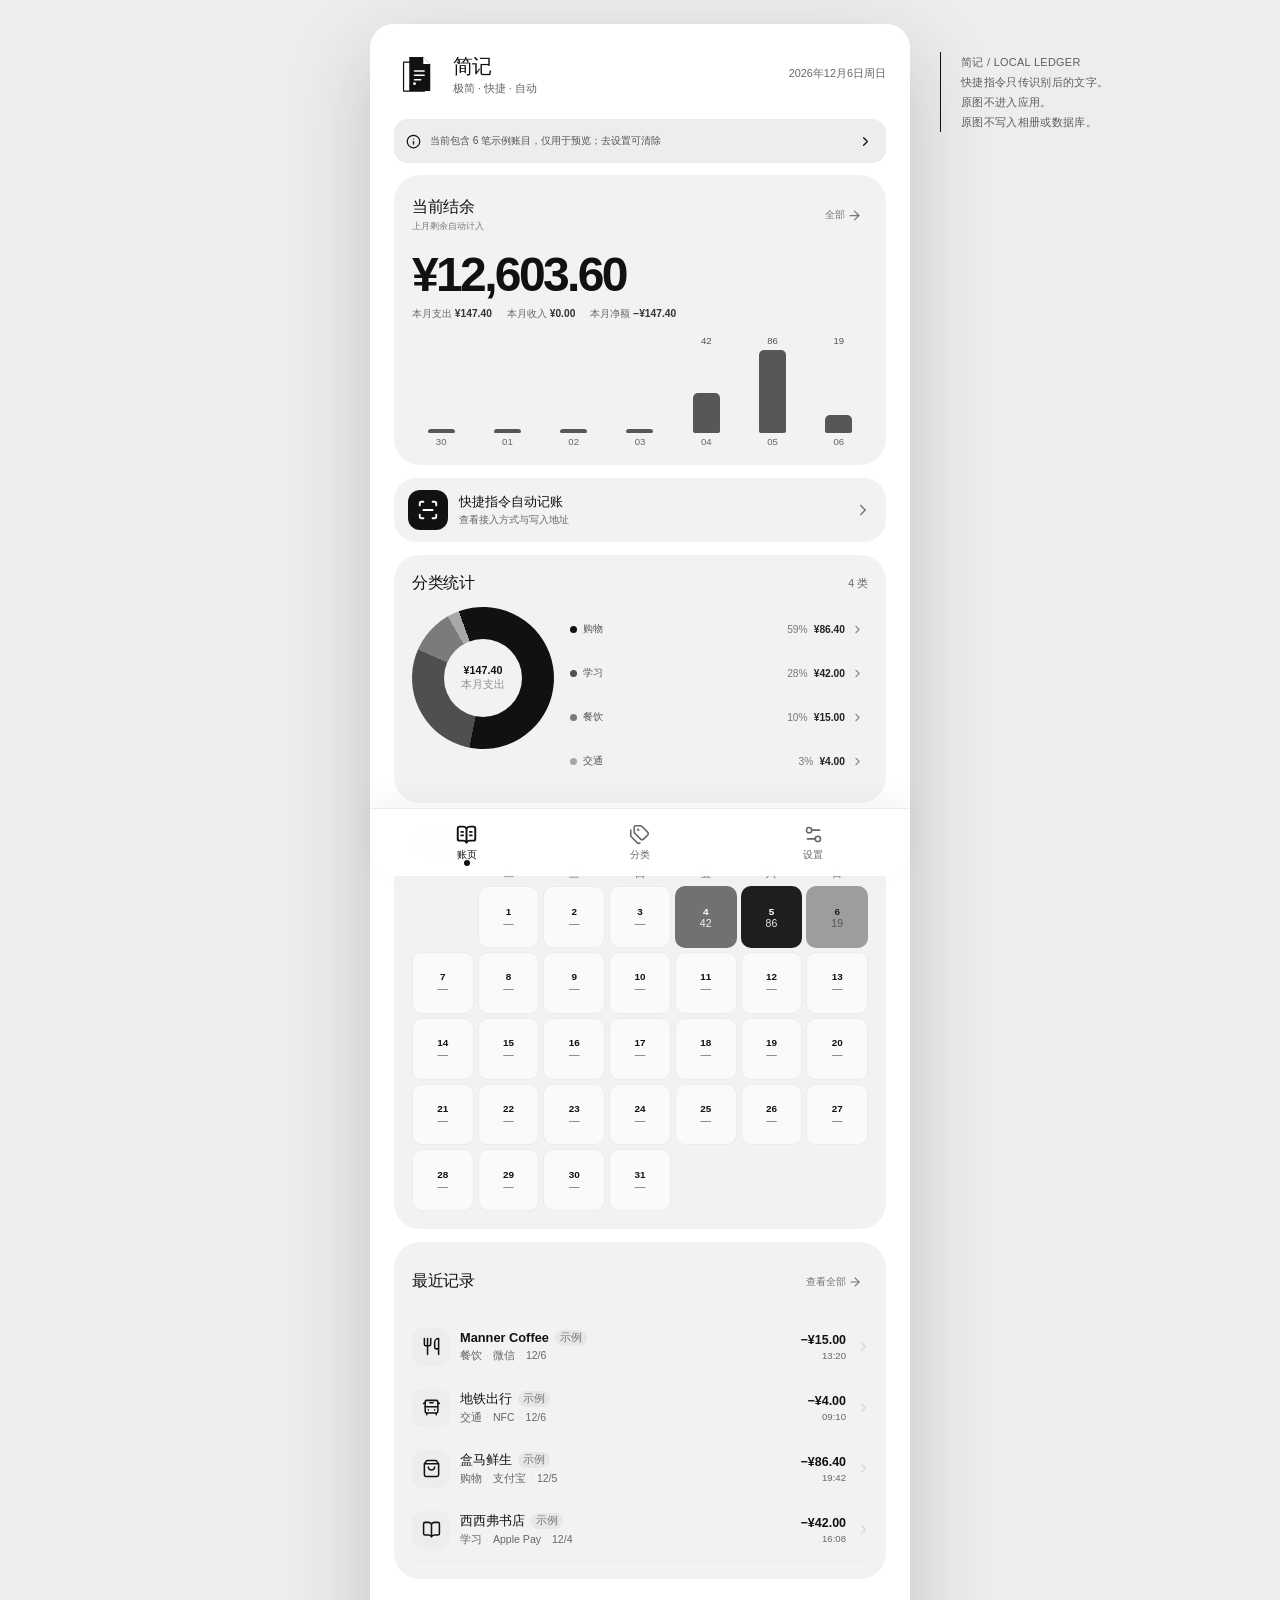
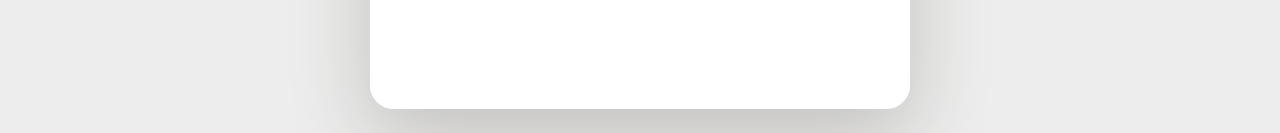
==== commit b0007f18: "Release Jianji 0.3.8" ====
--- a/jianji/index.html
+++ b/jianji/index.html
@@ -23,9 +23,9 @@
     <meta name="format-detection" content="telephone=no" />
     <link rel="icon" href="/jianji/icons/favicon.svg" type="image/svg+xml" />
     <link rel="apple-touch-icon" href="/jianji/icons/apple-touch-icon.png" />
-    <script type="module" crossorigin src="/jianji/assets/main-DXTOTKqX.js"></script>
+    <script type="module" crossorigin src="/jianji/assets/main-DAfiqhEg.js"></script>
     <link rel="modulepreload" crossorigin href="/jianji/assets/parser-CamLEBMU.js">
-    <link rel="stylesheet" crossorigin href="/jianji/assets/main-CrGCWwwE.css">
+    <link rel="stylesheet" crossorigin href="/jianji/assets/main-CwbaWtKa.css">
   <link rel="manifest" href="/jianji/manifest.webmanifest"></head>
   <body>
     <div id="root"></div>
--- a/jianji/assets/main-CwbaWtKa.css
+++ b/jianji/assets/main-CwbaWtKa.css
@@ -0,0 +1 @@
+:root{--lightningcss-light:initial;--lightningcss-dark: ;color-scheme:light;color:#20231f;font-synthesis:none;text-rendering:optimizelegibility;--paper:#f2eee4;--paper-raised:#fbf8f0;--ink:#20231f;--ink-2:#65685f;--rule:#d8d1c2;--rule-dark:#b9b0a0;--moss:#315c56;--moss-pale:#dde7df;--stamp:#b64a37;--stamp-dark:#813225;--mustard:#d3a13d;--error:#8e2f2b;--safe-bottom:env(safe-area-inset-bottom,0px);background:#d8d1c3;font-family:PingFang SC,Hiragino Sans GB,Noto Sans CJK SC,-apple-system,BlinkMacSystemFont,sans-serif}*{box-sizing:border-box}html{background:#d8d1c3;min-width:320px;min-height:100%}body{min-width:320px;min-height:100dvh;color:var(--ink);overscroll-behavior-y:none;background:radial-gradient(circle at 50% -10%,#ffffff6b,#0000 45%),linear-gradient(135deg,#ded8cb 0%,#c9c0b0 100%);margin:0}body,button,input,textarea{font:inherit}button{color:inherit;-webkit-tap-highlight-color:transparent}button,a,input,textarea,[contenteditable=true]{touch-action:manipulation}button:focus-visible,input:focus-visible,textarea:focus-visible,[contenteditable=true]:focus-visible{outline:2px solid var(--moss);outline-offset:3px}::selection{color:var(--ink);background:#e7c6bd}::placeholder{color:#6c6e65;opacity:1}input,textarea{caret-color:var(--stamp)}button:disabled{opacity:.45;pointer-events:none}.app-shell{background:var(--paper);width:min(100%,540px);min-height:100dvh;margin:0 auto;position:relative;overflow-x:clip}.desk-surface{min-height:100dvh}.page{width:100%;min-height:100dvh;padding:calc(18px + env(safe-area-inset-top,0px)) 18px calc(112px + var(--safe-bottom));animation:.38s cubic-bezier(.2,.8,.2,1) both page-in}.view-review .desk-surface{padding-bottom:0}.view-review .page{padding-bottom:calc(14px + var(--safe-bottom))}.page-top{justify-content:space-between;align-items:flex-start;gap:16px;margin:8px 0 20px;display:flex}.page h1:focus{outline:none}.page-top h1{letter-spacing:-.025em;margin:4px 0 0;font-family:Kaiti SC,STKaiti,KaiTi,Songti SC,serif;font-size:clamp(2rem,8vw,2.6rem);font-weight:700;line-height:1.08}.compact-top{align-items:center}.compact-top h1{font-size:1.82rem}.header-spacer{width:42px}.brand-line{color:var(--ink-2);letter-spacing:.12em;text-transform:uppercase;margin:0;font-size:.67rem;font-weight:700}.brand-line span{color:var(--stamp);letter-spacing:.1em;margin-left:7px;font-size:.56rem}.date-stamp{border-left:1px solid var(--stamp);text-align:right;min-width:66px;color:var(--ink-2);grid-template-columns:1fr auto;align-items:baseline;padding-left:11px;display:grid}.date-stamp span{font-size:.72rem}.date-stamp strong{color:var(--ink);font-variant-numeric:tabular-nums;grid-column:2;font-family:Georgia,Times New Roman,serif;font-size:2.1rem;font-weight:500;line-height:.9}.date-stamp small{letter-spacing:.08em;grid-column:1/3;margin-top:4px;font-size:.64rem}.icon-button{border:1px solid var(--rule);cursor:pointer;background:#fbf8f08f;border-radius:50%;flex:none;place-items:center;width:44px;height:44px;display:inline-grid}.icon-button:hover{border-color:var(--rule-dark);background:var(--paper-raised)}.text-button{min-height:44px;color:var(--moss);cursor:pointer;white-space:nowrap;background:0 0;border:0;align-items:center;gap:3px;padding:8px 0;font-size:.76rem;font-weight:700;display:inline-flex}.danger-text{color:var(--error)}.ledger-sheet{background:var(--paper-raised);border-radius:3px;padding:21px 19px 14px;position:relative;box-shadow:0 18px 36px #43392b21,0 2px 4px #43392b14}.ledger-sheet:before{content:"";background:#b64a3799;width:1px;position:absolute;top:0;bottom:0;left:13px}.sheet-clip{background:#d9cbbb;width:36px;height:8px;position:absolute;top:-4px;right:22px;transform:rotate(-3deg)}.sheet-heading{justify-content:space-between;align-items:flex-start;gap:12px;margin:0 0 14px 7px;display:flex}.sheet-kicker{color:var(--ink-2);letter-spacing:.08em;margin:0;font-size:.7rem;font-weight:700}.sheet-count{color:var(--ink-2);margin:4px 0 0;font-size:.72rem}.summary-rule{border-bottom:1px solid var(--rule);color:var(--ink-2);justify-content:space-between;align-items:baseline;margin-left:7px;padding:11px 2px 9px;font-size:.78rem;display:flex}.summary-rule strong{color:var(--ink);font-variant-numeric:tabular-nums;font-family:Georgia,Iowan Old Style,serif;font-size:1.16rem;font-weight:500}.net-rule{border-bottom:0;padding-bottom:2px}.capture-strip{border:1px solid var(--rule-dark);text-align:left;cursor:pointer;background:#eee7d9;border-radius:3px;grid-template-columns:auto 1fr auto;align-items:center;gap:12px;width:100%;margin:18px 0 0;padding:15px 14px 15px 18px;display:grid;position:relative;box-shadow:0 10px 22px #48392714}.capture-strip:before{content:"";background:var(--stamp);width:2px;position:absolute;top:9px;bottom:9px;left:10px}.capture-strip:hover{background:#f7f2e7;transform:translateY(-1px)}.capture-strip-icon{background:var(--paper-raised);border:1px solid var(--rule);width:36px;height:36px;color:var(--stamp);border-radius:50%;place-items:center;display:grid}.capture-strip-copy{flex-direction:column;gap:3px;display:flex}.capture-strip-copy strong{font-size:.92rem}.capture-strip-copy span{color:var(--ink-2);font-size:.7rem}.capture-strip-action{color:var(--stamp);font-size:.78rem;font-weight:800}.privacy-line{color:var(--ink-2);align-items:center;gap:5px;margin:9px 2px 0;font-size:.67rem;line-height:1.4;display:flex}.privacy-line.compact{margin:0}.capture-secondary-line{justify-content:space-between;align-items:center;gap:10px;display:flex}.capture-secondary-line .privacy-line{flex:1}.capture-secondary-line .text-button{color:var(--ink-2);font-size:.64rem;font-weight:600}.section-heading{justify-content:space-between;align-items:baseline;gap:12px;margin-bottom:8px;display:flex}.section-heading h2{letter-spacing:-.01em;margin:0;font-family:Kaiti SC,STKaiti,KaiTi,serif;font-size:1.2rem}.section-heading>span{color:var(--ink-2);font-size:.7rem}.ledger-row{border:0;border-bottom:1px dashed var(--rule);text-align:left;cursor:pointer;background:0 0;grid-template-columns:36px minmax(0,1fr) auto 14px;align-items:center;gap:10px;width:100%;padding:11px 0;display:grid}.category-mark{border:1px solid color-mix(in srgb, var(--mark-color) 54%, #fff);background:color-mix(in srgb, var(--mark-color) 14%, #fbf8f0);width:36px;height:36px;color:var(--mark-color);border-radius:3px 9px 3px 3px;place-items:center;font-family:Kaiti SC,STKaiti,serif;font-size:.9rem;font-weight:800;display:grid}.category-mark.is-small{width:28px;height:28px;font-size:.76rem}.ledger-row-main{flex-direction:column;gap:3px;min-width:0;display:flex}.ledger-row-title{text-overflow:ellipsis;white-space:nowrap;font-size:.86rem;font-weight:700;overflow:hidden}.ledger-row-meta{color:var(--ink-2);text-overflow:ellipsis;white-space:nowrap;font-size:.68rem;overflow:hidden}.meta-dot{color:var(--rule-dark);margin:0 4px}.sample-mark{border:1px solid var(--rule-dark);color:var(--ink-2);vertical-align:1px;border-radius:2px;margin-left:6px;padding:0 3px;font-size:.53rem;font-weight:500;display:inline-block}.ledger-row-side{flex-direction:column;align-items:flex-end;gap:3px;display:flex}.ledger-amount{font-variant-numeric:tabular-nums;white-space:nowrap;font-family:Georgia,Iowan Old Style,serif;font-size:.9rem;font-weight:600}.ledger-time{color:var(--ink-2);font-variant-numeric:tabular-nums;font-size:.6rem}.ledger-chevron{color:var(--rule-dark)}.empty-slip{color:var(--ink-2);border-top:1px solid var(--rule-dark);align-items:flex-start;gap:12px;padding:20px 4px 12px;display:flex}.empty-slip>svg{color:var(--stamp);flex:none}.empty-slip div{flex-direction:column;gap:4px;display:flex}.empty-slip strong{color:var(--ink);font-size:.85rem}.empty-slip span{font-size:.7rem;line-height:1.55}.category-bars{border-top:1px solid var(--rule-dark);padding-top:3px}.category-bar-row{border-bottom:1px dashed var(--rule);grid-template-columns:28px 48px 1fr auto;align-items:center;gap:9px;padding:8px 0;display:grid}.category-bar-name{color:var(--ink-2);font-size:.74rem}.category-bar-track{background:#e4ded1;height:3px;overflow:hidden}.category-bar-track i{height:100%;display:block}.category-bar-value{font-variant-numeric:tabular-nums;font-family:Georgia,serif;font-size:.76rem}.recent-block{margin-top:30px}.shortcut-note{border-top:1px solid var(--stamp);border-bottom:1px solid var(--rule);color:var(--ink-2);grid-template-columns:auto 1fr auto;align-items:start;gap:10px;margin:32px 0 0;padding:17px 2px 4px;display:grid}.shortcut-note>svg{color:var(--stamp);margin-top:2px}.shortcut-note p{margin:0;font-size:.71rem;line-height:1.55}.shortcut-note strong{color:var(--ink)}.bottom-nav{z-index:30;width:min(100%,540px);padding:8px 10px calc(8px + var(--safe-bottom));border-top:1px solid var(--rule-dark);-webkit-backdrop-filter:blur(12px);backdrop-filter:blur(12px);background:#fbf8f0f5;grid-template-columns:repeat(3,minmax(0,1fr));display:grid;position:fixed;bottom:0;left:50%;transform:translate(-50%);box-shadow:0 -10px 28px #3a302514}.nav-tab{min-height:51px;color:var(--ink-2);cursor:pointer;background:0 0;border:0;flex-direction:column;justify-content:center;align-items:center;gap:3px;font-size:.62rem;display:flex;position:relative}.nav-tab:after{content:"";background:0 0;width:22px;height:2px;position:absolute;bottom:2px}.nav-tab.is-active{color:var(--ink);font-weight:700}.nav-tab.is-active:after,.nav-capture.is-active:after{background:var(--stamp)}.nav-capture svg{transform:translateY(-1px)}.scan-sheet{background:var(--paper-raised);border:1px solid var(--rule-dark);margin-top:10px;padding:17px 16px 18px;position:relative;overflow:hidden;box-shadow:0 18px 40px #43392b1f}.scan-sheet:after{content:"";opacity:0;background:linear-gradient(90deg,#0000,#b64a3799,#0000);height:1px;position:absolute;top:52px;left:0;right:0}.scan-sheet.is-busy:after{opacity:1;animation:1.65s ease-in-out infinite scan-sweep}.scan-sheet-top{justify-content:space-between;align-items:center;gap:10px;display:flex}.scan-badge{color:var(--stamp);letter-spacing:.04em;align-items:center;gap:5px;font-size:.68rem;font-weight:800;display:inline-flex}.scan-tray{text-align:center;border:1px dashed var(--rule-dark);cursor:text;background:#f7f2e8;flex-direction:column;justify-content:center;align-items:center;gap:9px;min-height:298px;margin:21px 0 15px;padding:30px 18px 20px;display:flex;position:relative}.scan-tray-icon{width:62px;height:62px;color:var(--moss);border:1px solid var(--rule);background:var(--paper-raised);border-radius:50%;place-items:center;margin-bottom:7px;display:grid}.scan-tray strong{font-size:1rem}.scan-tray>span{color:var(--ink-2);font-size:.7rem}.scan-corner{border-color:var(--stamp);border-style:solid;width:16px;height:16px;position:absolute}.scan-corner.top-left{border-width:2px 0 0 2px;top:10px;left:10px}.scan-corner.top-right{border-width:2px 2px 0 0;top:10px;right:10px}.scan-corner.bottom-left{border-width:0 0 2px 2px;bottom:10px;left:10px}.scan-corner.bottom-right{border-width:0 2px 2px 0;bottom:10px;right:10px}.paste-target{border-bottom:1px solid var(--rule-dark);width:min(100%,280px);min-height:44px;color:var(--ink-2);margin-top:12px;padding:8px 10px;font-size:.72rem;line-height:1.45}.paste-target:focus{border-bottom-color:var(--moss);color:var(--ink)}.primary-stamp{border:1px solid var(--stamp-dark);background:var(--stamp);color:#fffaf1;letter-spacing:.02em;cursor:pointer;border-radius:3px;justify-content:center;align-items:center;gap:8px;min-height:48px;padding:11px 22px;font-size:.82rem;font-weight:800;display:inline-flex;box-shadow:0 9px 18px #81322533}.primary-stamp.compact{min-height:44px;padding:9px 17px}.save-stamp{width:100%}.secondary-button{border:1px solid var(--rule-dark);min-height:44px;color:var(--ink);cursor:pointer;background:0 0;border-radius:3px;justify-content:center;align-items:center;gap:7px;padding:9px 14px;font-size:.76rem;font-weight:700;display:inline-flex}.secondary-button.danger{color:var(--error);border-color:#c8a7a1}.microcopy{color:var(--ink-2);margin:11px 0 0;font-size:.67rem;line-height:1.55}.inline-error{border-left:2px solid var(--error);color:var(--error);background:#f5e5e1;margin:12px 0 0;padding:10px 12px;font-size:.72rem;line-height:1.5}.scan-progress{margin-top:6px}.scan-progress-label{color:var(--ink-2);justify-content:space-between;gap:12px;margin-bottom:8px;font-size:.7rem;display:flex}.progress-track{background:var(--rule);height:2px;overflow:hidden}.progress-track i{background:var(--stamp);transform-origin:0;width:100%;height:100%;transition:transform .25s;display:block}.scan-steps{color:#6d6f66;justify-content:space-between;margin-top:9px;font-size:.59rem;display:flex}.mode-switch{width:100%;min-height:44px;color:var(--moss);cursor:pointer;background:0 0;border:0;justify-content:center;align-items:center;gap:5px;margin-top:13px;font-size:.72rem;font-weight:700;display:flex}.text-draft{padding-top:20px}.text-draft-heading{align-items:flex-start;gap:10px;margin-bottom:12px;display:flex}.text-draft-heading>svg{color:var(--stamp);margin-top:2px}.text-draft-heading div{flex-direction:column;gap:3px;display:flex}.text-draft-heading strong{font-size:.9rem}.text-draft-heading span{color:var(--ink-2);font-size:.68rem}.text-draft textarea{resize:vertical;border:1px solid var(--rule);width:100%;color:var(--ink);background:#fffdf8;border-radius:3px;padding:12px;font-size:.82rem;line-height:1.65}.text-draft .primary-stamp{width:100%;margin-top:12px}.privacy-panel{border-top:1px solid var(--rule);grid-template-columns:35px 1fr;gap:10px;margin-top:18px;padding:13px 2px 0;display:grid}.privacy-panel>div{width:34px;height:34px;color:var(--moss);border:1px solid var(--rule);border-radius:50%;place-items:center;display:grid}.privacy-panel p{color:var(--ink-2);margin:0;font-size:.68rem;line-height:1.6}.confidence-stamp{color:var(--moss);border:1px solid;align-self:flex-start;padding:4px 7px;font-size:.62rem;font-weight:800;transform:rotate(-2deg)}.confidence-stamp.mid{color:#8e6429}.confidence-stamp.low{color:var(--error)}.review-form{flex-direction:column;gap:17px;display:flex}.receipt-draft{background:var(--paper-raised);clip-path:polygon(0 0,100% 0,100% calc(100% - 9px),96% 100%,92% calc(100% - 8px),88% 100%,84% calc(100% - 8px),80% 100%,76% calc(100% - 8px),72% 100%,68% calc(100% - 8px),64% 100%,60% calc(100% - 8px),56% 100%,52% calc(100% - 8px),48% 100%,44% calc(100% - 8px),40% 100%,36% calc(100% - 8px),32% 100%,28% calc(100% - 8px),24% 100%,20% calc(100% - 8px),16% 100%,12% calc(100% - 8px),8% 100%,4% calc(100% - 8px),0 100%);padding:18px 18px 22px;position:relative;box-shadow:0 14px 32px #43392b1f}.receipt-draft:before{content:"";background:#b64a3794;width:1px;position:absolute;inset:0 auto 0 12px}.receipt-draft>*{margin-left:7px}.receipt-head{justify-content:space-between;align-items:center;gap:10px;margin-bottom:20px;display:flex}.receipt-label{color:var(--moss);align-items:center;gap:5px;font-size:.65rem;font-weight:800;display:inline-flex}.receipt-confidence{color:var(--ink-2);font-size:.62rem}.receipt-notch{display:none}.field-label{color:var(--ink-2);letter-spacing:.03em;margin:0 0 5px;font-size:.65rem;font-weight:700;display:block}.review-form label{display:block}.review-form input,.transaction-sheet input{border:0;border-bottom:1px solid var(--rule-dark);width:100%;min-height:40px;color:var(--ink);background:0 0;padding:7px 2px;font-size:.82rem}.review-form input:focus,.transaction-sheet input:focus{border-bottom-color:var(--moss)}.merchant-input{font-family:Kaiti SC,STKaiti,KaiTi,serif;font-weight:700;font-size:1.45rem!important}.amount-editor{border-bottom:1px solid var(--rule-dark);grid-template-columns:auto 1fr auto;align-items:baseline;gap:6px;margin:18px 0 16px;padding:6px 0 9px;display:grid}.currency-symbol{color:var(--ink-2);font-family:Georgia,serif;font-size:1.15rem}.amount-input{font-variant-numeric:tabular-nums;background:0 0;min-width:0;line-height:1;border:0!important;padding:0!important;font-family:Georgia,Iowan Old Style,serif!important;font-size:clamp(2.1rem,10vw,3rem)!important;font-weight:500!important}.direction-toggle{border:1px solid var(--rule);align-self:center;gap:2px;padding:2px;display:flex}.direction-toggle button{min-width:44px;min-height:44px;color:var(--ink-2);cursor:pointer;background:0 0;border:0;padding:8px 10px;font-size:.66rem;font-weight:700}.direction-toggle button.is-active{background:var(--ink);color:var(--paper-raised)}.direction-toggle button.is-active.income{background:var(--moss)}.field-row{grid-template-columns:1fr 1fr;gap:12px;margin-bottom:14px;display:grid}.field-row.small{gap:10px}.duplicate-alert{color:var(--error);background:#f5e5e1;border-top:1px solid #c8a7a1;border-bottom:1px solid #c8a7a1;gap:9px;padding:11px 12px;display:flex}.duplicate-alert div{flex-direction:column;gap:3px;display:flex}.duplicate-alert strong{font-size:.76rem}.duplicate-alert span{font-size:.67rem;line-height:1.45}.review-category{margin-top:3px}.category-chip-row{scrollbar-width:thin;gap:7px;padding:3px 0 8px;display:flex;overflow-x:auto}.category-chip{border:1px solid var(--rule);min-height:44px;color:var(--ink-2);cursor:pointer;background:0 0;border-radius:999px;flex:none;align-items:center;gap:6px;padding:6px 11px;font-size:.7rem;display:inline-flex}.category-chip-dot{background:var(--chip-color);border-radius:50%;width:6px;height:6px}.category-chip.is-selected{border-color:var(--chip-color);background:color-mix(in srgb, var(--chip-color) 10%, #fbf8f0);color:var(--ink);font-weight:700}.suggestion-note{color:var(--ink-2);align-items:center;gap:5px;margin-top:4px;font-size:.66rem;display:flex}.evidence-block{border-top:1px solid var(--rule-dark);padding:13px 0 0}.evidence-heading{color:var(--ink-2);align-items:baseline;gap:5px;font-size:.66rem;display:flex}.evidence-heading strong{color:var(--ink);font-size:.75rem}.evidence-heading span{margin-left:auto}.evidence-block ul{color:var(--ink-2);margin:9px 0 0;padding:0 0 0 18px;font-size:.68rem;line-height:1.65}.raw-toggle{min-height:44px;color:var(--moss);cursor:pointer;background:0 0;border:0;align-items:center;gap:4px;padding:10px 0 0;font-size:.66rem;display:inline-flex}.raw-toggle svg{transition:transform .18s}.raw-toggle svg.rotate{transform:rotate(180deg)}.evidence-block pre{white-space:pre-wrap;word-break:break-word;background:#e9e2d4;max-height:230px;padding:10px;font-family:ui-monospace,SFMono-Regular,Menlo,monospace;font-size:.64rem;line-height:1.55;overflow:auto}.privacy-footnote{color:var(--ink-2);align-items:center;gap:7px;font-size:.66rem;display:flex}.privacy-footnote svg{color:var(--moss);flex:none}.sticky-action-bar{z-index:20;padding:13px 0 calc(13px + var(--safe-bottom));background:linear-gradient(180deg, #f2eee400, var(--paper) 23%);grid-template-columns:.7fr 1.3fr;gap:9px;display:grid;position:sticky;bottom:0}.sticky-action-bar .secondary-button{background:var(--paper);min-height:48px}.sticky-action-bar .primary-stamp{min-height:48px}.sticky-action-bar .save-stamp{width:100%}.month-switcher{grid-template-columns:42px 1fr 42px;align-items:center;gap:8px;margin:1px 0 15px;display:grid}.month-label{cursor:pointer;background:0 0;border:0;flex-direction:column;justify-content:center;align-items:center;min-height:44px;font-family:Kaiti SC,STKaiti,serif;font-size:1.16rem;font-weight:700;display:flex}.month-label span{color:var(--ink-2);margin-top:2px;font-family:PingFang SC,sans-serif;font-size:.59rem;font-weight:500}.ledger-total-line{border-top:1px solid var(--rule-dark);border-bottom:1px solid var(--rule-dark);grid-template-columns:1fr 1fr 1fr;display:grid}.ledger-total-line span{color:var(--ink-2);border-right:1px solid var(--rule);flex-direction:column;gap:4px;padding:10px 8px;font-size:.62rem;display:flex}.ledger-total-line span:last-child{border-right:0}.ledger-total-line strong{color:var(--ink);font-variant-numeric:tabular-nums;font-family:Georgia,serif;font-size:.83rem;font-weight:600}.search-field{border-bottom:1px solid var(--rule-dark);color:var(--ink-2);align-items:center;gap:8px;margin:15px 0 10px;display:flex}.search-field input{min-height:44px;color:var(--ink);background:0 0;border:0;flex:1;font-size:.76rem}.filter-tabs{border-bottom:1px solid var(--rule);gap:2px;display:flex}.filter-tabs button{min-height:44px;color:var(--ink-2);cursor:pointer;background:0 0;border:0;border-bottom:2px solid #0000;padding:6px 16px;font-size:.72rem}.filter-tabs button.is-active{border-bottom-color:var(--stamp);color:var(--ink);font-weight:700}.ledger-day{margin-top:17px}.day-rule{border-bottom:1px solid var(--rule-dark);color:var(--ink-2);justify-content:space-between;padding:7px 0;font-size:.64rem;display:flex}.day-rule span:last-child{font-variant-numeric:tabular-nums;font-family:Georgia,serif}.empty-ledger{text-align:center;border-top:1px solid var(--rule-dark);border-bottom:1px solid var(--rule);margin-top:30px;padding:36px 16px}.empty-ledger-number{color:var(--rule-dark);margin:0 0 8px;font-family:Kaiti SC,STKaiti,serif;font-size:2.1rem}.empty-ledger strong{font-size:.88rem;display:block}.empty-ledger span{color:var(--ink-2);margin-top:7px;font-size:.7rem;line-height:1.55;display:block}.page-intro{color:var(--ink-2);margin:-7px 0 18px;font-size:.72rem;line-height:1.6}.category-editor{background:var(--paper-raised);margin:0 0 18px;padding:15px;box-shadow:0 12px 26px #43392b1f}.editor-heading{justify-content:space-between;align-items:center;margin-bottom:14px;display:flex}.editor-heading>div{align-items:center;gap:7px;display:flex}.editor-heading strong{font-size:.84rem}.category-editor label{margin-bottom:12px;display:block}.category-editor input{border:0;border-bottom:1px solid var(--rule-dark);background:0 0;width:100%;min-height:40px;padding:7px 2px}.color-row{flex-wrap:wrap;gap:9px;margin:8px 0 15px;display:flex}.color-row button{cursor:pointer;border:2px solid #0000;border-radius:50%;flex:0 0 44px;width:44px;height:44px}.color-row button.is-selected{border-color:var(--ink);outline:2px solid var(--paper-raised);outline-offset:-4px}.category-page-list{border-top:1px solid var(--rule-dark)}.category-file-row{border:0;border-bottom:1px dashed var(--rule);text-align:left;cursor:pointer;background:0 0;grid-template-columns:36px minmax(0,1fr) auto 16px;align-items:center;gap:10px;width:100%;padding:12px 0;display:grid}.category-file-main{flex-direction:column;gap:3px;min-width:0;display:flex}.custom-mark{border:1px solid var(--rule-dark);color:var(--ink-2);margin-left:6px;padding:1px 3px;font-size:.5rem;font-weight:500}.category-file-keywords{text-overflow:ellipsis;white-space:nowrap;color:var(--ink-2);font-size:.63rem;overflow:hidden}.category-file-total{font-variant-numeric:tabular-nums;flex-direction:column;align-items:flex-end;font-family:Georgia,serif;font-size:.75rem;display:flex}.category-file-total small{color:var(--ink-2);margin-top:2px;font-family:PingFang SC,sans-serif;font-size:.56rem}.category-file-row>svg{color:var(--rule-dark)}.shortcut-primary{border-top:1px solid var(--rule-dark);background:#e9e2d4;margin-top:-5px;padding:15px}.shortcut-primary .settings-copy{color:#575b52}.fallback-details{padding:2px 0}.fallback-details summary{cursor:pointer;min-height:44px;color:var(--moss);align-items:center;font-size:.78rem;font-weight:700;display:flex}.fallback-details summary::marker{color:var(--stamp)}.fallback-details[open] summary{margin-bottom:7px}.compact-steps{margin-bottom:10px}.settings-block{border-bottom:1px solid var(--rule);margin-bottom:24px;padding-bottom:22px}.settings-heading{align-items:center;gap:7px;margin-bottom:9px;display:flex}.settings-heading h2{margin:0;font-family:Kaiti SC,STKaiti,KaiTi,serif;font-size:1.08rem}.settings-copy{color:var(--ink-2);margin:0 0 12px;font-size:.7rem;line-height:1.65}.shortcut-steps{border-top:1px solid var(--rule);margin:0;padding:0;list-style:none}.shortcut-steps li{border-bottom:1px dashed var(--rule);color:var(--ink-2);grid-template-columns:24px 1fr;gap:8px;padding:9px 0;font-size:.7rem;line-height:1.5;display:grid}.shortcut-steps li span{border:1px solid var(--stamp);width:20px;height:20px;color:var(--stamp);border-radius:50%;place-items:center;font-family:Georgia,serif;font-size:.62rem;display:grid}.url-box{background:#e9e2d4;margin:12px 0;padding:10px 11px;overflow-x:auto}.url-box code{white-space:nowrap;color:var(--ink);font-family:ui-monospace,SFMono-Regular,Menlo,monospace;font-size:.63rem}.settings-actions{flex-wrap:wrap;gap:8px;display:flex}.settings-actions.vertical{flex-direction:column;align-items:stretch}.settings-actions .secondary-button{flex:1}.setting-toggle{border-top:1px solid var(--rule);cursor:pointer;justify-content:space-between;align-items:center;gap:16px;padding:12px 0;display:flex;position:relative}.setting-toggle span{flex-direction:column;gap:3px;display:flex}.setting-toggle strong{font-size:.77rem}.setting-toggle small{color:var(--ink-2);font-size:.64rem;line-height:1.45}.setting-toggle input{opacity:0;pointer-events:none;position:absolute}.setting-toggle:focus-within{outline:2px solid var(--moss);outline-offset:3px}.setting-toggle i{background:var(--rule);border-radius:999px;flex:none;width:42px;height:24px;transition:background .2s;position:relative}.setting-toggle i:after{content:"";background:var(--paper-raised);border-radius:50%;width:18px;height:18px;transition:transform .2s;position:absolute;top:3px;left:3px;box-shadow:0 1px 3px #0003}.setting-toggle input:checked+i:after{transform:translate(18px)}.privacy-proof{grid-template-columns:34px 1fr;gap:10px;padding-top:13px;display:grid}.privacy-proof>div{border:1px solid var(--rule);width:34px;height:34px;color:var(--moss);border-radius:50%;place-items:center;display:grid}.privacy-proof p{color:var(--ink-2);margin:0;font-size:.68rem;line-height:1.6}.installed-state{color:var(--moss);align-items:center;gap:7px;padding:12px 0;font-size:.76rem;font-weight:700;display:flex}.about-block{border-bottom:0}.sheet-backdrop{z-index:50;top:var(--sheet-viewport-top,0px);height:var(--sheet-viewport-height,100dvh);-webkit-backdrop-filter:blur(2px);backdrop-filter:blur(2px);background:#20231f52;justify-content:center;align-items:flex-end;min-height:0;display:flex;position:fixed;bottom:auto;left:0;right:0;overflow:hidden}.transaction-sheet{width:min(100%,540px);max-height:calc(var(--sheet-viewport-height,100dvh) - 6px);overscroll-behavior:contain;-webkit-overflow-scrolling:touch;background:var(--paper);padding:9px 18px calc(20px + var(--safe-bottom));border-radius:18px 18px 0 0;scroll-padding-block:24px 120px;animation:.3s cubic-bezier(.2,.8,.2,1) both sheet-up;overflow-y:auto;box-shadow:0 -20px 50px #1f1a153d}.sheet-backdrop.is-keyboard-open .transaction-sheet{padding-bottom:14px}.sheet-drag-handle{background:var(--rule-dark);border-radius:999px;width:36px;height:4px;margin:0 auto 10px}.sheet-title-row{justify-content:space-between;align-items:flex-start;gap:12px;margin-bottom:16px;display:flex}.sheet-title-row h2{margin:4px 0 0;font-family:Kaiti SC,STKaiti,serif;font-size:1.2rem}.transaction-sheet label{margin-bottom:13px;display:block}.transaction-sheet input{scroll-margin-block:24px 120px;font-size:16px}.compact-editor{margin:10px 0 15px}.compact-chips{flex-wrap:wrap;overflow:visible}.sheet-actions{justify-content:space-between;align-items:center;gap:8px;margin-top:14px;display:flex}.sheet-actions .primary-stamp{flex:1}.delete-confirm{color:var(--error);flex-wrap:wrap;align-items:center;gap:7px;font-size:.7rem;display:flex}.delete-confirm .text-button{color:var(--error)}.delete-confirm .text-button:last-child{color:var(--ink-2)}.toast{z-index:70;left:50%;bottom:calc(88px + var(--safe-bottom));background:var(--ink);width:max-content;max-width:calc(100% - 36px);color:var(--paper-raised);border-radius:4px;align-items:center;gap:7px;padding:10px 12px;font-size:.72rem;animation:.22s both toast-in;display:flex;position:fixed;transform:translate(-50%);box-shadow:0 10px 30px #0003}.toast button{width:24px;height:24px;color:var(--paper-raised);cursor:pointer;background:0 0;border:0;place-items:center;display:grid}.loading-screen{background:var(--paper);min-height:100dvh;color:var(--ink-2);align-content:center;place-items:center;gap:14px;font-size:.75rem;display:grid}.loading-mark{border:1px solid var(--ink);background:var(--paper-raised);border-radius:2px;width:52px;height:60px;padding:10px 8px 8px 13px;position:relative;box-shadow:0 12px 24px #00000014}.loading-mark:before{content:"";background:var(--stamp);width:1px;position:absolute;top:8px;bottom:8px;left:7px}.loading-mark span{background:var(--rule-dark);height:1px;margin:7px 0 0 7px;display:block}@keyframes page-in{0%{opacity:0;transform:translateY(7px)}to{opacity:1;transform:none}}@keyframes scan-sweep{0%{opacity:.1;top:65px}20%{opacity:.9}80%{opacity:.8}to{opacity:.1;top:calc(100% - 45px)}}@keyframes sheet-up{0%{opacity:.7;transform:translateY(30px)}to{opacity:1;transform:none}}@keyframes toast-in{0%{opacity:0;transform:translate(-50%)translateY(8px)}to{opacity:1;transform:translate(-50%)}}@media (width<=340px){.home-top{gap:8px}.home-top>div:first-child{min-width:0}.home-top h1{white-space:nowrap;font-size:1.68rem}.date-stamp{min-width:56px}.brand-line{letter-spacing:.08em}}@media (width>=1000px){body:after{content:"简记 / LOCAL LEDGER\a 快捷指令只传识别后的文字。\a 原图不进入应用。\a 原图不写入相册或数据库。";border-left:1px solid var(--stamp);white-space:pre-line;width:190px;color:var(--ink-2);letter-spacing:.03em;padding-left:20px;font-size:.68rem;line-height:1.85;position:fixed;top:52px;left:calc(50% + 300px)}}@media (width>=760px){body{padding:24px 0}.app-shell{border-radius:24px;min-height:calc(100dvh - 48px);overflow:hidden;box-shadow:0 30px 80px #2f271d38}.desk-surface{min-height:calc(100dvh - 48px)}.page{min-height:calc(100dvh - 48px);padding-left:30px;padding-right:30px}.bottom-nav{border-radius:0 0 24px 24px;width:540px;bottom:24px}.sticky-action-bar{padding-bottom:14px}}@media (width<=360px){.page{padding-left:14px;padding-right:14px}.ledger-row{grid-template-columns:32px minmax(0,1fr) auto}.ledger-chevron{display:none}.category-mark{width:32px;height:32px}}@media (prefers-reduced-motion:reduce){*,:before,:after{scroll-behavior:auto!important;transition-duration:.001ms!important;animation-duration:.001ms!important;animation-iteration-count:1!important}}:root{--paper:#f7f7f7;--paper-raised:#fff;--ink:#111;--ink-2:#747474;--rule:#e8e8e8;--rule-dark:#d8d8d8;--moss:#111;--moss-pale:#ededed;--stamp:#111;--stamp-dark:#000;--mustard:#8b8b8b;--error:#b73535}body{color:var(--ink);background:#ededed}.app-shell{background:#fff}.page{padding:calc(18px + env(safe-area-inset-top,0px)) 16px calc(106px + var(--safe-bottom))}.page-top{margin:6px 0 20px}.page-top h1,.section-heading h2,.settings-heading h2,.sheet-title-row h2,.month-label{letter-spacing:-.03em;font-family:PingFang SC,Hiragino Sans GB,Noto Sans CJK SC,sans-serif}.page-top h1{font-size:2rem;font-weight:750}.brand-line{color:#999;letter-spacing:.08em;font-size:.6rem}.brand-line span{color:#111;font-size:.52rem}.icon-button{color:#111;background:#f1f1f1;border:0}.icon-button:hover{background:#e8e8e8}.text-button{color:#777;min-height:40px}.text-button:hover{color:#111}.home-page{background:#fff}.home-header{grid-template-columns:48px 1fr auto;align-items:center;gap:11px;margin:8px 0 21px;display:grid}.app-logo{color:#111;place-items:center;width:48px;height:48px;display:grid}.app-logo-mark{width:42px;height:42px;overflow:visible}.app-logo-back{fill:#fff;stroke:currentColor;stroke-width:1.4px;stroke-linejoin:round}.app-logo-front{fill:currentColor}.app-logo-fold{fill:#fff}.app-logo-rule{fill:none;stroke:#fff;stroke-width:1.8px;stroke-linecap:round}.app-logo-dot{fill:#fff}.home-header-copy h1{letter-spacing:-.03em;margin:0;font-size:1.28rem;font-weight:750}.home-header-copy span{color:#666;margin-top:2px;font-size:.66rem;display:block}.home-date{color:#666;white-space:nowrap;font-size:.68rem}.overview-card{background:#f2f2f2;border-radius:26px;margin-bottom:13px;padding:18px}.card-heading{justify-content:space-between;align-items:center;gap:12px;margin-bottom:13px;display:flex}.card-heading h2{letter-spacing:-.02em;margin:0;font-size:.98rem;font-weight:700}.balance-heading{flex-direction:column;gap:2px;display:flex}.balance-heading span{color:#777;font-size:.58rem}.card-heading>span{color:#666;font-size:.66rem}.card-link{color:#777;cursor:pointer;background:0 0;border:0;align-items:center;gap:2px;min-height:44px;font-size:.62rem;display:inline-flex}.balance-number{letter-spacing:-.055em;font-variant-numeric:tabular-nums;margin:1px 0 7px;font-family:PingFang SC,sans-serif;font-size:clamp(2.3rem,11vw,3rem);font-weight:760;line-height:1.05}.balance-meta{color:#666;flex-wrap:wrap;align-items:center;gap:8px 15px;font-size:.64rem;display:flex}.balance-meta strong{color:#333;font-weight:650}.daily-bars{grid-template-columns:repeat(7,1fr);align-items:end;gap:8px;height:112px;margin-top:14px;display:grid}.daily-bar-column{flex-direction:column;justify-content:flex-end;align-items:center;gap:3px;height:100%;display:flex}.daily-bar-value{color:#555;font-variant-numeric:tabular-nums;min-height:12px;font-size:.6rem}.daily-bar-track{flex:1;justify-content:center;align-items:flex-end;width:100%;display:flex}.daily-bar-track i{background:#575757;border-radius:5px 5px 2px 2px;width:60%;max-width:27px;min-height:4px;display:block}.daily-bar-label{color:#666;font-variant-numeric:tabular-nums;font-size:.6rem}.home-actions{gap:5px;margin:12px 0 13px;display:grid}.shortcut-card{text-align:left;cursor:pointer;background:#f2f2f2;border:0;border-radius:22px;grid-template-columns:40px 1fr auto;align-items:center;gap:11px;width:100%;min-height:64px;padding:12px 14px;display:grid}.shortcut-icon{color:#fff;background:#111;border-radius:12px;place-items:center;width:40px;height:40px;display:grid}.shortcut-card strong{margin-bottom:2px;font-size:.8rem;display:block}.shortcut-card small{color:#666;font-size:.64rem;line-height:1.35;display:block}.shortcut-card>svg{color:#777}.manual-capture-link{color:#858585;cursor:pointer;background:0 0;border:0;justify-content:center;align-items:center;gap:5px;min-height:44px;font-size:.62rem;display:flex}.category-overview-card{padding-bottom:20px}.category-overview-body{grid-template-columns:142px minmax(0,1fr);align-items:center;gap:12px;display:grid}.donut-wrap{place-items:center;display:grid}.donut-chart{border-radius:50%;place-items:center;width:142px;height:142px;display:grid;transform:rotate(-20deg)}.donut-center{background:#f2f2f2;border-radius:50%;flex-direction:column;justify-content:center;align-items:center;width:78px;height:78px;display:flex;transform:rotate(20deg)}.donut-center strong{white-space:nowrap;font-variant-numeric:tabular-nums;font-size:.67rem}.donut-center span{color:#929292;margin-top:2px;font-size:.49rem}.category-ranking{flex-direction:column;gap:10px;min-width:0;display:flex}.category-rank-row{grid-template-columns:7px minmax(0,1fr) auto auto;align-items:center;gap:6px;font-size:.64rem;display:grid}.rank-dot{border-radius:50%;width:7px;height:7px}.rank-name{color:#555;text-overflow:ellipsis;white-space:nowrap;overflow:hidden}.rank-percent{color:#777;font-variant-numeric:tabular-nums}.category-rank-row strong{color:#222;font-variant-numeric:tabular-nums;font-size:.64rem;font-weight:650}.calendar-weekdays{color:#6f6f6f;text-align:center;grid-template-columns:repeat(7,1fr);gap:4px;margin-bottom:5px;font-size:.6rem;display:grid}.calendar-grid{grid-template-columns:repeat(7,1fr);gap:4px;display:grid}.calendar-empty{aspect-ratio:1}.calendar-cell{aspect-ratio:1;background:#fafafa;border:1px solid #ececec;border-radius:10px;flex-direction:column;justify-content:center;align-items:center;gap:0;display:flex}.calendar-cell strong{font-size:.62rem;font-weight:650}.calendar-cell small{color:#666;font-variant-numeric:tabular-nums;font-size:.52rem}.calendar-cell.has-spend{background:rgba(17,17,17,var(--heat));color:#222;border-color:#0000}.calendar-cell.has-spend small{color:#555}.calendar-cell.has-spend.is-dark{color:#fff}.calendar-cell.has-spend.is-dark small{color:#ffffffe6}.calendar-cell small.muted{color:#c1c1c1}.recent-card{margin-bottom:24px}.monochrome-ledger-list{flex-direction:column;display:flex}.empty-inline{color:#929292;font-size:.62rem;line-height:1.5}.ledger-sheet,.scan-sheet,.receipt-draft,.category-editor,.shortcut-primary,.settings-block,.transaction-sheet{box-shadow:none;background:#f2f2f2;border:0;border-radius:26px}.ledger-sheet:before,.receipt-draft:before,.scan-sheet:after,.sheet-clip,.receipt-notch{display:none}.ledger-sheet{padding:20px}.sheet-heading{margin:0 0 12px}.sheet-kicker,.sheet-count{color:#848484}.summary-rule{color:#868686;border-color:#e1e1e1;margin-left:0}.summary-rule strong{color:#111;font-family:PingFang SC,sans-serif;font-size:1rem;font-weight:650}.income-text{color:#111!important}.capture-strip{box-shadow:none;background:#f2f2f2;border:0;border-radius:22px}.capture-strip:before{display:none}.capture-strip:hover{background:#ededed}.capture-strip-icon{color:#fff;background:#111;border:0}.capture-strip-action{color:#111}.section-block{margin-top:23px}.section-heading h2{font-size:1rem;font-weight:700}.section-heading>span{color:#999}.ledger-list{border-top:1px solid #e8e8e8}.ledger-row{border-bottom:1px solid #ededed;grid-template-columns:38px minmax(0,1fr) auto 12px;padding:11px 0}.ledger-row:hover{background:#fafafa}.category-mark{color:#111;background:#ededed;border:0;border-radius:11px;width:38px;height:38px;font-family:PingFang SC,sans-serif;font-size:.7rem;font-weight:750}.category-mark.is-small{border-radius:8px;width:28px;height:28px}.ledger-row-title{font-size:.8rem;font-weight:600}.ledger-row-meta{color:#666;font-size:.66rem}.ledger-amount{color:#111;font-family:PingFang SC,sans-serif;font-size:.78rem;font-weight:650}.ledger-amount.income{color:#111}.ledger-time{color:#666;font-size:.6rem}.sample-mark{color:#777;background:#e7e7e7;border:0;border-radius:999px;padding:1px 5px}.empty-slip{color:#888;border-top:1px solid #e8e8e8}.empty-slip>svg,.empty-slip strong{color:#111}.bottom-nav{background:#fffffff7;border-top:1px solid #ededed;box-shadow:0 -10px 28px #0000000b}.nav-tab{color:#666;font-size:.62rem}.nav-tab.is-active{color:#111}.nav-capture{color:#666}.nav-capture.is-active{color:#111}.nav-tab.is-active:after,.nav-capture.is-active:after{background:#111;border-radius:50%;width:6px;height:6px}.scan-sheet{background:#f2f2f2;padding:18px}.scan-badge{color:#111}.privacy-line.compact{color:#858585}.scan-tray{background:#fff;border:1px dashed #c9c9c9;border-radius:20px;min-height:280px}.scan-tray-icon{color:#fff;background:#111;border:0}.scan-tray strong{font-size:.92rem;font-weight:700}.scan-tray>span{color:#888}.scan-corner{border-color:#111}.paste-target{color:#777;border-bottom-color:#c9c9c9}.primary-stamp{color:#fff;box-shadow:none;background:#111;border:0;border-radius:14px}.primary-stamp:hover{background:#2b2b2b}.secondary-button{color:#111;background:#ededed;border:0;border-radius:12px}.secondary-button:hover{background:#e4e4e4}.secondary-button.danger{color:#b73535;background:#f7e9e9}.inline-error{background:#f7e9e9;border-left:0;border-radius:12px}.progress-track{background:#dedede}.progress-track i{background:#111}.scan-steps{color:#8a8a8a}.scan-steps .done,.mode-switch{color:#111}.text-draft textarea{background:#fff;border:0;border-radius:16px}.privacy-panel{border-top:0}.privacy-panel>div{color:#111;background:#ededed;border:0}.privacy-panel strong{color:#111}.confidence-stamp{background:#ededed;border:0;border-radius:999px;transform:none;color:#111!important}.confidence-stamp.mid,.confidence-stamp.low{background:#e5e5e5;color:#555!important}.receipt-draft{clip-path:none;padding:18px}.receipt-head{margin-bottom:18px}.receipt-label{color:#111}.receipt-confidence{color:#888}.review-form input,.transaction-sheet input{border-bottom-color:#cfcfcf}.merchant-input{font-weight:650;font-family:PingFang SC,sans-serif!important;font-size:1.2rem!important}.amount-editor{border-bottom-color:#cfcfcf}.amount-input{letter-spacing:-.045em;font-family:PingFang SC,sans-serif!important;font-weight:700!important}.direction-toggle{background:#e8e8e8;border:0;border-radius:10px}.direction-toggle button.is-active,.direction-toggle button.is-active.income{background:#111}.duplicate-alert{color:#9c2f2f;background:#f7e9e9;border:0;border-radius:14px}.category-chip{color:#666;background:#ededed;border:0}.category-chip.is-selected{color:#fff;background:#111;border-color:#0000}.category-chip.is-selected .category-chip-dot{background:#fff}.suggestion-note{color:#888}.evidence-block{border-top:1px solid #e4e4e4}.evidence-block ul{color:#888}.raw-toggle{color:#111}.evidence-block pre{background:#e9e9e9;border-radius:12px}.privacy-footnote{color:#888}.privacy-footnote svg{color:#111}.sticky-action-bar{background:linear-gradient(#fff0,#fff 23%)}.sticky-action-bar .secondary-button{background:#ededed}.month-label{font-size:1.1rem;font-weight:700}.ledger-total-line{border-color:#e4e4e4}.ledger-total-line span{color:#8f8f8f;border-color:#e4e4e4}.ledger-total-line strong{color:#111;font-family:PingFang SC,sans-serif;font-size:.76rem}.search-field{border-bottom-color:#dedede}.filter-tabs{border-bottom-color:#e6e6e6}.filter-tabs button.is-active{border-bottom-color:#111}.day-rule{color:#999;border-bottom-color:#e4e4e4}.empty-ledger{border-color:#e4e4e4}.empty-ledger-number{color:#d0d0d0;font-family:PingFang SC,sans-serif;font-weight:750}.page-intro{color:#858585}.category-editor{padding:16px}.category-editor input{border-bottom-color:#d0d0d0}.category-page-list{border-top:0;flex-direction:column;gap:8px;display:flex}.category-file-row{background:#f2f2f2;border:0;border-radius:18px;grid-template-columns:38px minmax(0,1fr) auto 16px;padding:12px 14px}.category-file-row:hover{background:#ececec}.category-file-title{font-size:.77rem;font-weight:650}.category-file-keywords{color:#999;font-size:.58rem}.custom-mark{color:#777;background:#e5e5e5;border:0;border-radius:999px}.category-file-total{color:#111;font-family:PingFang SC,sans-serif;font-size:.7rem}.color-row button.is-selected{border-color:#111;outline-color:#f2f2f2}.settings-block{border:0;margin-bottom:11px;padding:17px}.settings-heading{margin-bottom:10px}.settings-heading svg{color:#111}.settings-heading h2{font-size:1rem;font-weight:700}.settings-copy{color:#858585}.shortcut-primary{background:#ededed}.shortcut-steps{border-top:0}.shortcut-steps li{color:#777;border-bottom:1px solid #e2e2e2}.shortcut-steps li span{color:#fff;background:#111;border:0}.url-box{background:#e9e9e9;border-radius:12px}.setting-toggle{border-top:1px solid #e2e2e2}.setting-toggle i{background:#d6d6d6}.setting-toggle input:checked+i{background:#111}.setting-toggle:focus-within{outline-color:#111}.privacy-proof>div{color:#111;background:#ededed;border:0}.privacy-proof strong,.installed-state,.fallback-details summary{color:#111}.about-block{background:0 0;padding-left:2px;padding-right:2px}.sheet-backdrop{background:#00000047}.transaction-sheet{background:#f7f7f7;border-radius:24px 24px 0 0;box-shadow:0 -20px 50px #00000029}.sheet-drag-handle{background:#d2d2d2}.toast{color:#fff;background:#111;border-radius:12px}.loading-screen{color:#888;background:#fff}.loading-mark{box-shadow:none;background:#111;border:0;border-radius:14px}.loading-mark:before{opacity:.6;background:#fff}.loading-mark span{background:#777}.loading-mark span:nth-child(2){background:#fff}@media (width<=360px){.home-header{grid-template-columns:44px 1fr}.home-date{grid-column:2;font-size:.56rem}.app-logo{width:44px;height:44px}.app-logo-mark{width:39px;height:39px}.balance-number{font-size:2.35rem}.category-overview-body{grid-template-columns:118px minmax(0,1fr);gap:9px}.donut-chart{width:118px;height:118px}.donut-center{width:66px;height:66px}.donut-center strong{font-size:.57rem}.daily-bars{gap:5px}}@media (width<=340px){.category-overview-body{grid-template-columns:1fr}.donut-wrap{margin-bottom:8px}}@media (width>=760px){.app-shell{background:#fff}.page{padding-left:24px;padding-right:24px}}.sample-banner{color:#555;text-align:left;cursor:pointer;background:#ededed;border:0;border-radius:14px;grid-template-columns:16px 1fr 16px;align-items:center;gap:8px;width:100%;min-height:44px;margin-bottom:12px;padding:9px 12px;font-size:.64rem;line-height:1.35;display:grid}.sample-banner svg{color:#111}.cloud-block{overflow:hidden}.cloud-auth{gap:10px;margin-top:14px;display:grid}.cloud-auth label{gap:6px;display:grid}.cloud-auth label>span{color:var(--ink-2);font-size:.68rem;font-weight:700}.cloud-auth input{border:1px solid var(--rule);background:var(--paper-raised);width:100%;min-height:44px;color:var(--ink);border-radius:11px;padding:10px 12px;font-size:.82rem}.cloud-auth input:focus{border-color:var(--ink);outline:none}.cloud-auth input::placeholder{color:var(--ink-2)}.cloud-account{gap:12px;display:grid}.cloud-identity{align-items:center;gap:10px;min-width:0;display:flex}.cloud-avatar{color:#111;background:#ededed;border-radius:50%;flex:none;place-items:center;width:38px;height:38px;display:grid}.cloud-identity>div:last-child{gap:2px;min-width:0;display:grid}.cloud-identity strong{text-overflow:ellipsis;white-space:nowrap;font-size:.79rem;overflow:hidden}.cloud-identity small{color:var(--ink-2);font-size:.65rem;line-height:1.4}.sync-state{background:#f2f2f2;border-radius:10px;align-items:center;gap:7px;min-height:34px;padding:8px 10px;font-size:.72rem;font-weight:700;display:flex}.sync-state small{color:var(--ink-2);margin-left:auto;font-size:.63rem;font-weight:500}.sync-dot{background:#777;border-radius:50%;width:7px;height:7px}.sync-state.is-synced .sync-dot{background:#1f7a45}.sync-state.is-error .sync-dot{background:#b73535}.sync-state.is-syncing .sync-dot,.sync-state.is-connecting .sync-dot{animation:1.1s ease-in-out infinite cloud-pulse}.cloud-message{color:var(--ink-2);margin:10px 0 0;font-size:.68rem;line-height:1.55}.cloud-message.is-error{color:#a33636}@keyframes cloud-pulse{0%,to{opacity:.28;transform:scale(.85)}50%{opacity:1;transform:scale(1.15)}}.category-mark svg{display:block}.category-icon-field{margin:2px 0 14px}.category-icon-picker{grid-template-columns:repeat(auto-fill,minmax(44px,1fr));gap:8px;margin-top:7px;display:grid}.category-icon-picker button{color:#555;cursor:pointer;background:#e9e9e9;border:0;border-radius:12px;place-items:center;width:44px;height:44px;transition:background .16s,color .16s,transform .16s;display:grid}.category-icon-picker button:hover{color:#111;background:#dedede}.category-icon-picker button.is-selected{color:#fff;background:#111;transform:translateY(-1px)}.category-chip svg{color:currentColor;flex:none}.category-chip.is-selected svg{color:#fff}.visually-hidden{clip:rect(0, 0, 0, 0)!important;white-space:nowrap!important;border:0!important;width:1px!important;height:1px!important;margin:-1px!important;padding:0!important;position:absolute!important;overflow:hidden!important}.settings-top{margin-bottom:12px}.shortcut-token-panel{background:#e8e8e8;border-radius:14px;gap:10px;margin-top:4px;padding:14px;display:grid}.shortcut-token-heading{align-items:center;gap:7px;display:flex}.shortcut-token-heading strong{font-size:.78rem}.shortcut-token-panel>p{color:#666;margin:0;font-size:.67rem;line-height:1.55}.shortcut-token-status{color:#666;justify-content:space-between;align-items:center;gap:12px;font-size:.68rem;display:flex}.shortcut-token-status code{color:#111;font-family:ui-monospace,SFMono-Regular,Menlo,monospace;font-size:.7rem}.muse-token-panel{background:#e2e2e2}.muse-endpoint{margin-top:1px;overflow-x:auto}.muse-endpoint code{min-width:max-content;display:block}.muse-api-details{color:#666;margin-top:1px;font-size:.66rem}.muse-api-details summary{color:#222;cursor:pointer;align-items:center;min-height:32px;font-weight:700;display:flex}.muse-api-details pre{color:#333;white-space:pre;background:#f7f7f7;border-radius:10px;margin:6px 0 0;padding:11px;font:.62rem/1.55 ui-monospace,SFMono-Regular,Menlo,monospace;overflow-x:auto}.daily-category-actions{align-items:center;gap:6px;display:flex}.daily-category-summary{color:#fff;background:#111;border-radius:22px;grid-template-columns:1.55fr 1fr 1fr;gap:12px;margin:-2px 0 16px;padding:17px 18px;display:grid}.daily-category-summary>div{gap:5px;min-width:0;display:grid}.daily-category-summary span{color:#aaa;font-size:.58rem}.daily-category-summary strong{font-variant-numeric:tabular-nums;text-overflow:ellipsis;white-space:nowrap;font-size:1.08rem;overflow:hidden}.daily-category-summary>div:first-child strong{font-family:Georgia,Times New Roman,serif;font-size:1.25rem;font-weight:500}.category-manage-panel{background:#f2f2f2;border-radius:18px;margin:0 0 16px;padding:15px}.category-manage-heading{justify-content:space-between;align-items:baseline;gap:12px;margin-bottom:11px;display:flex}.category-manage-heading span{font-size:.78rem;font-weight:700}.category-manage-heading small{color:#999;text-align:right;font-size:.58rem}.category-manage-list{flex-wrap:wrap;gap:7px;display:flex}.category-manage-list button{color:#222;cursor:pointer;background:#fff;border:0;border-radius:999px;align-items:center;gap:6px;min-height:36px;padding:5px 10px 5px 6px;font-size:.66rem;display:inline-flex}.category-manage-list button:hover{background:#e8e8e8}.category-manage-list button svg:last-child{color:#999}.daily-category-list{gap:10px;display:grid}.daily-category-day{background:#f2f2f2;border-radius:22px;padding:16px}.daily-category-day-head{justify-content:space-between;align-items:flex-start;gap:14px;display:flex}.daily-category-day-head>div{gap:3px;display:grid}.daily-category-day-head>div:last-child{text-align:right;flex:none}.daily-category-day-label{font-size:.86rem;font-weight:700}.daily-category-day-head small,.daily-category-day-head>div:last-child span{color:#999;font-size:.58rem}.daily-category-day-head>div:last-child strong{font-variant-numeric:tabular-nums;font-family:Georgia,Times New Roman,serif;font-size:1.02rem;font-weight:600}.daily-category-rows{border-top:1px solid #dedede;gap:11px;margin-top:15px;padding-top:13px;display:grid}.daily-category-row{grid-template-columns:32px minmax(0,1fr);align-items:center;gap:10px;display:grid}.daily-category-row-main{min-width:0}.daily-category-row-line{grid-template-columns:minmax(0,1fr) auto auto;align-items:baseline;gap:9px;margin-bottom:6px;display:grid}.daily-category-row-line strong{text-overflow:ellipsis;white-space:nowrap;font-size:.7rem;font-weight:650;overflow:hidden}.daily-category-row-line span{color:#999;font-size:.58rem}.daily-category-row-line b{color:#111;text-align:right;font-variant-numeric:tabular-nums;min-width:64px;font-family:Georgia,Times New Roman,serif;font-size:.7rem;font-weight:600}.daily-category-bar{background:#dedede;border-radius:999px;height:4px;overflow:hidden}.daily-category-bar i{border-radius:inherit;opacity:.82;min-width:4px;height:100%;display:block}.daily-category-empty{color:#999;text-align:center;background:#f2f2f2;border-radius:22px;justify-items:center;gap:8px;padding:44px 20px;display:grid}.daily-category-empty strong{color:#222;font-size:.82rem}.daily-category-empty span{max-width:260px;font-size:.66rem;line-height:1.6}@media (width<=420px){.daily-category-summary{gap:8px;padding:15px}.daily-category-summary strong{font-size:.92rem}.daily-category-summary>div:first-child strong{font-size:1.08rem}.daily-category-day{padding:14px}.category-manage-heading{flex-direction:column;align-items:flex-start;gap:3px}.category-manage-heading small{text-align:left}}.shortcut-help-sheet{overscroll-behavior:contain;width:min(100%,540px);max-height:calc(100dvh - 8px);padding:9px 18px calc(18px + var(--safe-bottom));background:#f7f7f7;border-radius:24px 24px 0 0;animation:.3s cubic-bezier(.2,.8,.2,1) both sheet-up;overflow-y:auto;box-shadow:0 -20px 50px #00000029}.shortcut-help-head{grid-template-columns:44px minmax(0,1fr) 44px;align-items:start;gap:11px;margin-bottom:16px;display:grid}.shortcut-help-mark{color:#fff;background:#111;border-radius:13px;place-items:center;width:44px;height:44px;display:grid}.shortcut-help-head h2{letter-spacing:-.025em;margin:1px 0 4px;font-size:1.08rem}.shortcut-help-head p{color:#666;margin:0;font-size:.72rem;line-height:1.5}.shortcut-help-status{background:#ededed;border-radius:14px;grid-template-columns:24px minmax(0,1fr);align-items:center;gap:9px;padding:12px;display:grid}.shortcut-help-status>svg{color:#111}.shortcut-help-status span{gap:2px;display:grid}.shortcut-help-status strong{font-size:.78rem}.shortcut-help-status small{color:#666;font-size:.66rem;line-height:1.45}.shortcut-url-label{color:#666;margin:16px 0 7px;font-size:.66rem;font-weight:650;display:block}.shortcut-help-privacy{color:#6b6b6b;margin:9px 1px 14px;font-size:.65rem;line-height:1.55}.shortcut-help-actions{grid-template-columns:minmax(0,1fr) auto;gap:8px;display:grid}.shortcut-help-actions .primary-stamp{min-width:92px}.category-overview-body{align-items:start}.category-ranking{gap:0}.category-rank-row{width:100%;min-height:44px;color:inherit;cursor:pointer;text-align:left;background:0 0;border:0;border-radius:9px;grid-template-columns:7px minmax(0,1fr) auto auto 13px;padding:5px 4px}.category-rank-row:hover,.category-rank-row.is-open{background:#e8e8e8}.category-rank-row:focus-visible{outline-offset:1px;outline:2px solid #111}.rank-name{gap:1px;display:grid}.rank-name small{text-overflow:ellipsis;white-space:nowrap;overflow:hidden}.rank-chevron{color:#8a8a8a;transition:transform .18s}.category-rank-row.is-open .rank-chevron{transform:rotate(90deg)}.category-detail{border-top:1px solid #dedede;margin-top:13px;padding-top:14px;animation:.2s both category-detail-in}@keyframes category-detail-in{0%{opacity:0;transform:translateY(-4px)}to{opacity:1;transform:translateY(0)}}.category-detail-head{justify-content:space-between;align-items:center;gap:12px;display:flex}.category-detail-head>div{gap:3px;min-width:0;display:grid}.category-detail-head strong{font-size:.78rem}.category-detail-head span{color:#777;font-size:.62rem}.category-detail-head .icon-button{background:#e8e8e8;border:0;width:38px;height:38px}.category-detail-breakdown{grid-template-columns:repeat(2,minmax(0,1fr));gap:6px;margin:12px 0;display:grid}.category-detail-breakdown button{color:#222;text-align:left;cursor:pointer;background:#e9e9e9;border:0;border-radius:11px;grid-template-columns:minmax(0,1fr) auto 12px;align-items:center;gap:5px;min-height:44px;padding:7px 9px;display:grid}.category-detail-breakdown button:hover{background:#dfdfdf}.category-detail-breakdown span{text-overflow:ellipsis;white-space:nowrap;font-size:.64rem;overflow:hidden}.category-detail-breakdown strong{font-variant-numeric:tabular-nums;font-size:.62rem}.category-detail-breakdown svg{color:#888}.category-detail-list{overscroll-behavior:contain;scrollbar-width:thin;scrollbar-color:#bdbdbd transparent;max-height:310px;overflow-y:auto}.category-detail-row{color:#111;text-align:left;cursor:pointer;background:0 0;border:0;border-bottom:1px solid #e1e1e1;grid-template-columns:43px minmax(0,1fr) auto;align-items:center;gap:9px;width:100%;min-height:52px;padding:8px 2px;display:grid}.category-detail-row:hover{background:#ececec}.category-detail-date{color:#777;font-variant-numeric:tabular-nums;font-size:.6rem}.category-detail-copy{gap:2px;min-width:0;display:grid}.category-detail-copy strong{text-overflow:ellipsis;white-space:nowrap;font-size:.7rem;overflow:hidden}.category-detail-copy small{color:#777;font-size:.6rem}.category-detail-row b{font-variant-numeric:tabular-nums;white-space:nowrap;font-size:.68rem;font-weight:650}.settings-page-compact{padding-bottom:calc(118px + var(--safe-bottom))}.settings-hero{justify-content:space-between;align-items:flex-end;gap:16px;margin:7px 2px 18px;display:flex}.settings-hero h1{letter-spacing:-.04em;margin:0;font-size:2rem;line-height:1.05}.settings-hero p{color:#777;margin:5px 0 0;font-size:.67rem}.settings-health{color:#666;white-space:nowrap;background:#ededed;border-radius:999px;align-items:center;gap:6px;min-height:32px;padding:6px 9px;font-size:.62rem;display:inline-flex}.settings-health i{background:#999;border-radius:50%;width:6px;height:6px}.settings-health.is-on{color:#222}.settings-health.is-on i{background:#1f7a45}.settings-health.is-error{color:#9a3333;background:#f4e5e5}.settings-health.is-error i{background:#b73535}.settings-disclosure{background:#f2f2f2;padding:0;overflow:clip}.settings-summary{cursor:pointer;grid-template-columns:40px minmax(0,1fr) auto 18px;align-items:center;gap:10px;min-height:72px;padding:14px 16px;list-style:none;display:grid}.settings-summary::-webkit-details-marker{display:none}.settings-summary:focus-visible{outline-offset:-3px;border-radius:24px;outline:2px solid #111}.settings-summary-icon{color:#111;background:#e3e3e3;border-radius:12px;place-items:center;width:40px;height:40px;display:grid}.settings-summary-copy{gap:3px;min-width:0;display:grid}.settings-summary-copy strong{font-size:.78rem}.settings-summary-copy small{color:#707070;text-overflow:ellipsis;white-space:nowrap;font-size:.62rem;overflow:hidden}.settings-summary-status{color:#777;white-space:nowrap;font-size:.6rem}.settings-summary-chevron{color:#777;transition:transform .2s}.settings-disclosure[open] .settings-summary-chevron{transform:rotate(90deg)}.settings-details-body{border-top:1px solid #dedede;gap:12px;margin:0 16px;padding:15px 0 17px;display:grid}.settings-details-body .settings-copy{margin:0}.settings-inline-note{color:#6e6e6e;margin:12px 2px 0;font-size:.64rem;line-height:1.55}.settings-privacy{padding:17px}.settings-privacy .settings-heading{margin-bottom:4px}.settings-privacy .settings-inline-note{margin:4px 0 0}.settings-action-list{display:grid}.settings-action-row{color:#222;text-align:left;cursor:pointer;background:0 0;border:0;border-top:1px solid #dedede;grid-template-columns:20px minmax(0,1fr) 14px;align-items:center;gap:8px;width:100%;min-height:44px;padding:8px 2px;display:grid}.settings-action-row:last-child{border-bottom:1px solid #dedede}.settings-action-row:hover{color:#000;background:#ececec}.settings-action-row span{font-size:.7rem;font-weight:600}.settings-action-row>svg:last-child{color:#888}.settings-action-row.danger{color:#a62f2f}.advanced-connection{border-top:1px solid #dedede;gap:10px;padding-top:12px;display:grid}.vision-endpoint-block{border-top:1px solid #dedede;gap:10px;padding-top:13px;display:grid}.vision-endpoint-block .settings-copy code{color:#222;font-family:ui-monospace,SFMono-Regular,Menlo,monospace;font-size:.62rem}.advanced-connection-head{grid-template-columns:20px minmax(0,1fr) auto;align-items:center;gap:7px;display:grid}.advanced-connection-head strong{font-size:.72rem}.advanced-connection-head span{color:#777;font-size:.58rem}.full-width{justify-content:center;width:100%}.install-row{justify-content:space-between;align-items:center;gap:12px;display:flex}.install-row>div{align-items:center;gap:9px;min-width:0;display:flex}.install-row>div>span{gap:2px;display:grid}.install-row strong{font-size:.72rem}.install-row small{color:#777;font-size:.6rem;line-height:1.4}.data-action-list{margin-top:3px}.settings-about{color:#777;align-items:flex-start;gap:9px;padding:9px 4px 20px;display:flex}.settings-about>svg{flex:none;margin-top:1px}.settings-about div{gap:3px;display:grid}.settings-about strong{color:#333;font-size:.68rem}.settings-about span{font-size:.61rem;line-height:1.5}@media (width<=360px){.category-rank-row{grid-template-columns:7px minmax(0,1fr) auto 13px}.rank-percent{display:none}.settings-summary{grid-template-columns:40px minmax(0,1fr) 18px}.settings-summary-status{display:none}.category-detail-breakdown{grid-template-columns:1fr}.shortcut-help-head{grid-template-columns:40px minmax(0,1fr) 44px}.shortcut-help-mark{width:40px;height:40px}}@media (prefers-reduced-motion:reduce){.shortcut-help-sheet,.category-detail{animation:none}.settings-summary-chevron,.rank-chevron{transition:none}}.categories-page .page-top{align-items:flex-end;margin-bottom:16px}.categories-page .page-top h1{letter-spacing:-.04em;margin:0;font-size:2rem;line-height:1.05}.page-subtitle{color:#6f6f6f;margin:5px 0 0;font-size:.66rem;line-height:1.45}.expense-timeline{background:#f2f2f2;border-radius:24px;margin-top:15px;padding:0 16px 7px}.expense-day{padding:16px 0 8px}.expense-day+.expense-day{border-top:1px solid #dedede}.expense-day-head{justify-content:space-between;align-items:flex-end;gap:14px;margin-bottom:8px;display:flex}.expense-day-head>div{gap:3px;min-width:0;display:grid}.expense-day-head strong{font-size:.8rem}.expense-day-head small{color:#777;font-size:.6rem}.expense-day-head>b{color:#111;font-variant-numeric:tabular-nums;white-space:nowrap;font-size:.78rem;font-weight:700}.expense-day-rows{display:grid}.expense-row{color:#111;text-align:left;cursor:pointer;background:0 0;border:0;border-top:1px solid #e2e2e2;grid-template-columns:42px 28px minmax(0,1fr) auto;align-items:center;gap:9px;width:100%;min-height:56px;padding:8px 2px;display:grid}.expense-day-rows .expense-row:first-child{border-top:0}.expense-row:hover{background:#e9e9e9}.expense-row:focus-visible{outline-offset:1px;border-radius:8px;outline:2px solid #111}.expense-row time{color:#777;font-variant-numeric:tabular-nums;font-size:.6rem}.expense-row-copy{gap:2px;min-width:0;display:grid}.expense-row-copy strong{text-overflow:ellipsis;white-space:nowrap;font-size:.72rem;font-weight:650;overflow:hidden}.expense-row-copy small{color:#777;text-overflow:ellipsis;white-space:nowrap;font-size:.61rem;overflow:hidden}.expense-row>b{font-variant-numeric:tabular-nums;white-space:nowrap;font-size:.72rem;font-weight:650}@media (width<=360px){.expense-timeline{padding-left:12px;padding-right:12px}.expense-row{grid-template-columns:38px 26px minmax(0,1fr) auto;gap:7px}.expense-row>b{font-size:.68rem}}body,.app-shell,.page{min-height:100dvh}:root{--ink-2:#5c5c5c;--mustard:#6b6b6b}.trend-legend,.source-filter-field,.calendar-cell small,.calendar-cell small.muted{color:#6b6b6b}.donut-center span,.custom-mark,.rank-name small,.monthly-trend-value,.monthly-trend-column small,.calendar-cell small,.source-filter-field,.trend-legend,.sample-mark,.category-budget-row>div small,.budget-reminder-row>div small{font-size:.66rem}.toast button{box-sizing:content-box;width:24px;height:24px;padding:10px}.cloud-auth input:focus{outline:2px solid var(--moss);outline-offset:2px}@supports (-webkit-touch-callout:none){.review-form input,.review-form select,.search-field input,.cloud-auth input,.source-filter-field select{font-size:16px}}.rank-name{flex-direction:column;gap:1px;display:flex}.rank-name small{color:#999;font-size:.5rem;font-weight:500}.budget-reminder-card,.category-budget-panel{background:#f2f2f2;border-radius:18px;margin:0 0 16px;padding:15px 16px}.budget-reminder-heading,.category-budget-heading{justify-content:space-between;align-items:center;gap:12px;margin-bottom:12px;display:flex}.budget-reminder-heading{justify-content:flex-start}.budget-reminder-heading strong,.category-budget-heading strong{font-size:.78rem}.budget-reminder-heading span,.category-budget-heading small{color:#888;margin-left:auto;font-size:.58rem}.category-budget-heading>span{align-items:center;gap:6px;display:inline-flex}.budget-reminder-list,.category-budget-list{gap:11px;display:grid}.budget-reminder-row,.category-budget-row{grid-template-columns:30px minmax(0,1fr) auto;align-items:center;gap:9px;display:grid}.budget-reminder-row>div,.category-budget-row>div{min-width:0}.budget-reminder-row>div>span,.category-budget-row>div>span{justify-content:space-between;align-items:baseline;gap:8px;margin-bottom:5px;display:flex}.budget-reminder-row>div strong,.category-budget-row>div strong{text-overflow:ellipsis;white-space:nowrap;font-size:.68rem;overflow:hidden}.budget-reminder-row>div small,.category-budget-row>div small{color:#888;flex:none;font-size:.54rem}.budget-reminder-row>b,.category-budget-row>b{font-variant-numeric:tabular-nums;text-align:right;min-width:34px;font-size:.66rem}.budget-reminder-row>em,.category-budget-row>em{color:#888;text-align:right;font-variant-numeric:tabular-nums;grid-column:2/4;font-size:.55rem;font-style:normal}.budget-progress{background:#dedede;border-radius:999px;height:4px;overflow:hidden}.budget-progress i{border-radius:inherit;background:#777;height:100%;display:block}.budget-reminder-row.is-over .budget-progress i,.category-budget-row.is-over .budget-progress i{background:#9b5a20}.budget-reminder-row.is-over>b,.category-budget-row.is-over>b{color:#8c4d18}.monthly-trend-card{background:#f2f2f2;border-radius:18px;margin:0 0 16px;padding:15px 16px 13px}.monthly-trend-heading{justify-content:space-between;align-items:flex-start;gap:12px;margin-bottom:13px;display:flex}.monthly-trend-heading>div:first-child{gap:2px;display:grid}.monthly-trend-heading strong{font-size:.78rem}.monthly-trend-heading>div:first-child span{color:#999;font-size:.55rem}.trend-legend{color:#888;gap:9px;font-size:.54rem;display:flex}.trend-legend span{align-items:center;gap:4px;display:inline-flex}.trend-legend i{background:#111;border-radius:50%;width:5px;height:5px}.trend-legend i.income{background:#aaa}.monthly-trend-chart{grid-template-columns:repeat(6,minmax(0,1fr));gap:5px;display:grid}.monthly-trend-column{justify-items:center;gap:5px;min-width:0;display:grid}.monthly-trend-value{color:#777;font-variant-numeric:tabular-nums;height:14px;font-size:.5rem}.monthly-trend-bars{border-bottom:1px solid #dedede;justify-content:center;align-items:flex-end;gap:3px;width:100%;height:62px;display:flex}.monthly-trend-bars i{background:#111;border-radius:4px 4px 0 0;width:6px;min-height:2px}.monthly-trend-bars i.income{background:#aaa}.monthly-trend-column small{color:#777;white-space:nowrap;font-size:.54rem}.ledger-filter-bar{grid-template-columns:minmax(0,1fr) auto auto;align-items:end;gap:10px;margin:15px 0 10px;display:grid}.ledger-filter-bar .search-field{min-width:0;margin:0}.source-filter-field{color:#888;gap:2px;font-size:.52rem;display:grid}.source-filter-field select{color:#222;background:0 0;border:0;border-bottom:1px solid #dedede;max-width:132px;min-height:44px;font-size:.7rem}.clear-ledger-filters{color:#888;cursor:pointer;background:0 0;border:0;place-items:center;width:36px;height:44px;display:grid}@media (width<=420px){.ledger-filter-bar{grid-template-columns:minmax(0,1fr) auto}.clear-ledger-filters{grid-area:1/2}.source-filter-field{grid-column:1/-1}.source-filter-field select{width:100%;max-width:none}.monthly-trend-card{padding-left:12px;padding-right:12px}.monthly-trend-bars{gap:2px}.monthly-trend-bars i{width:5px}}
